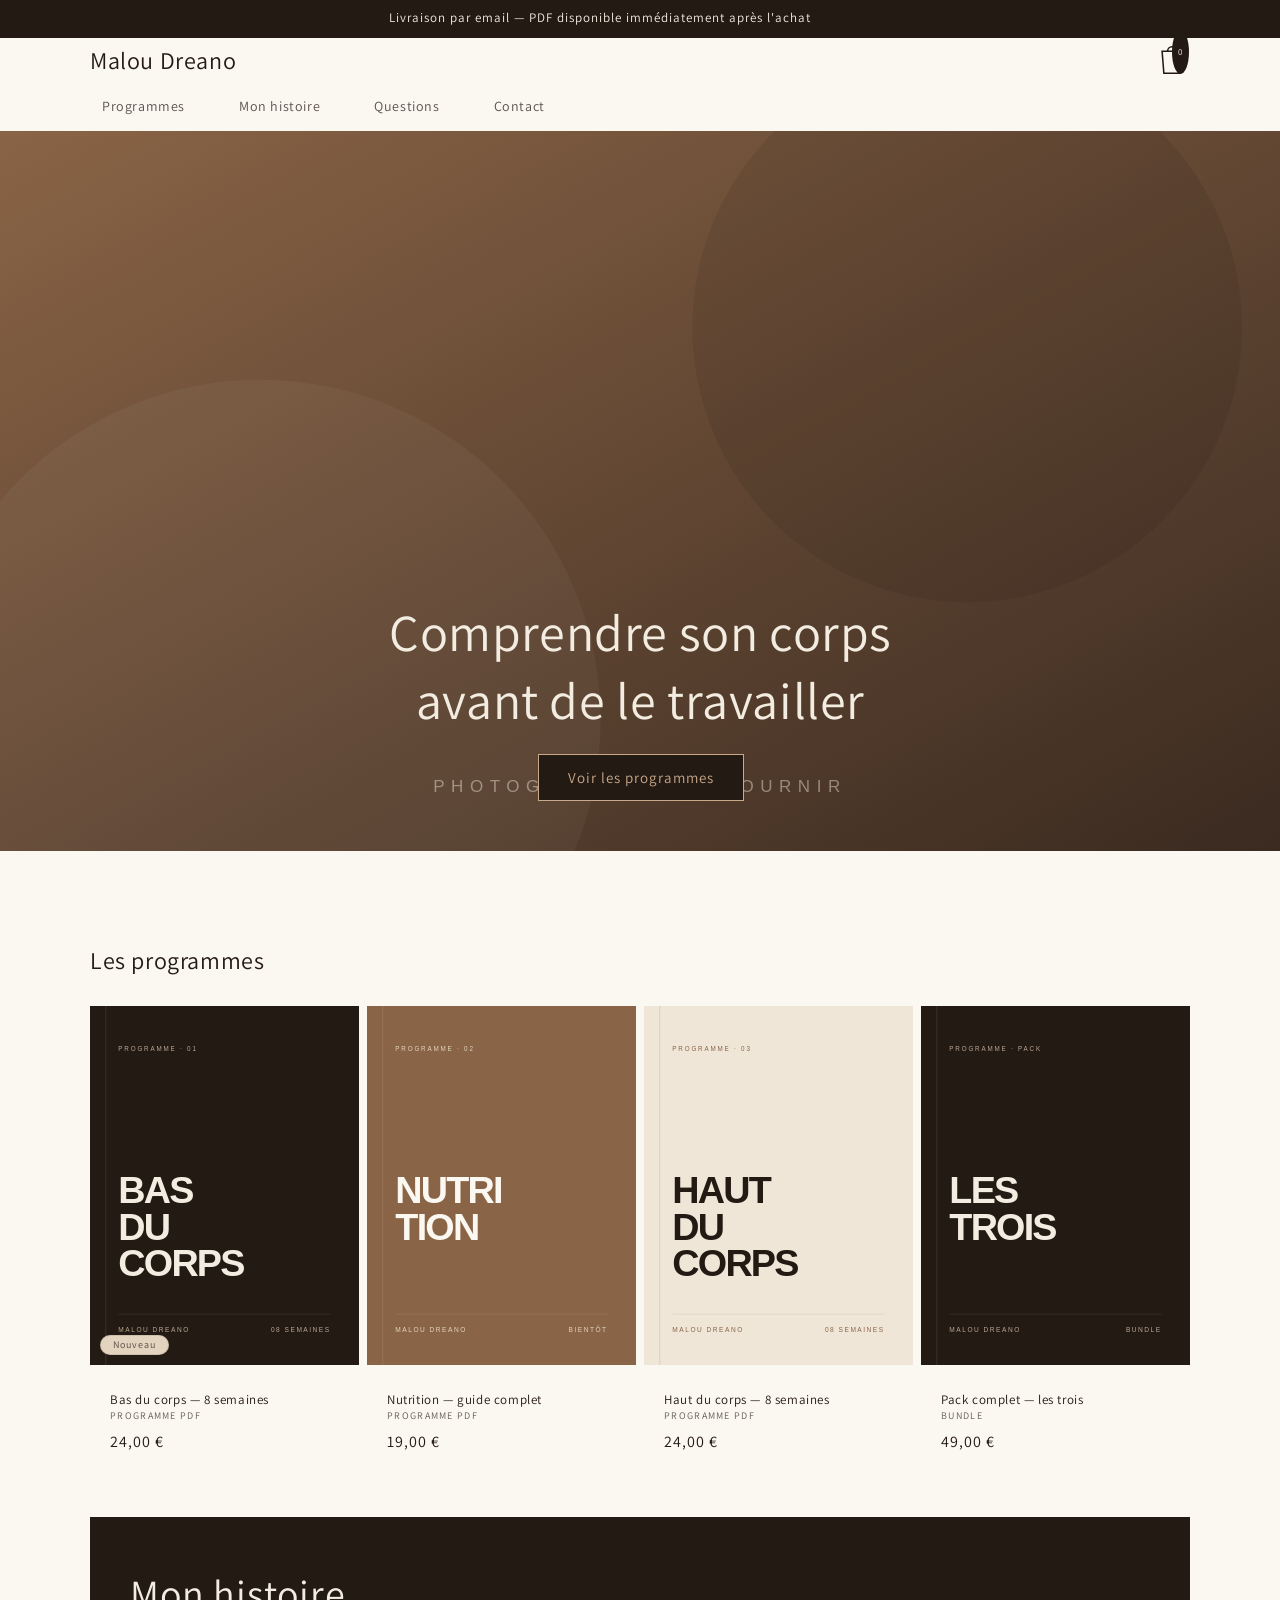
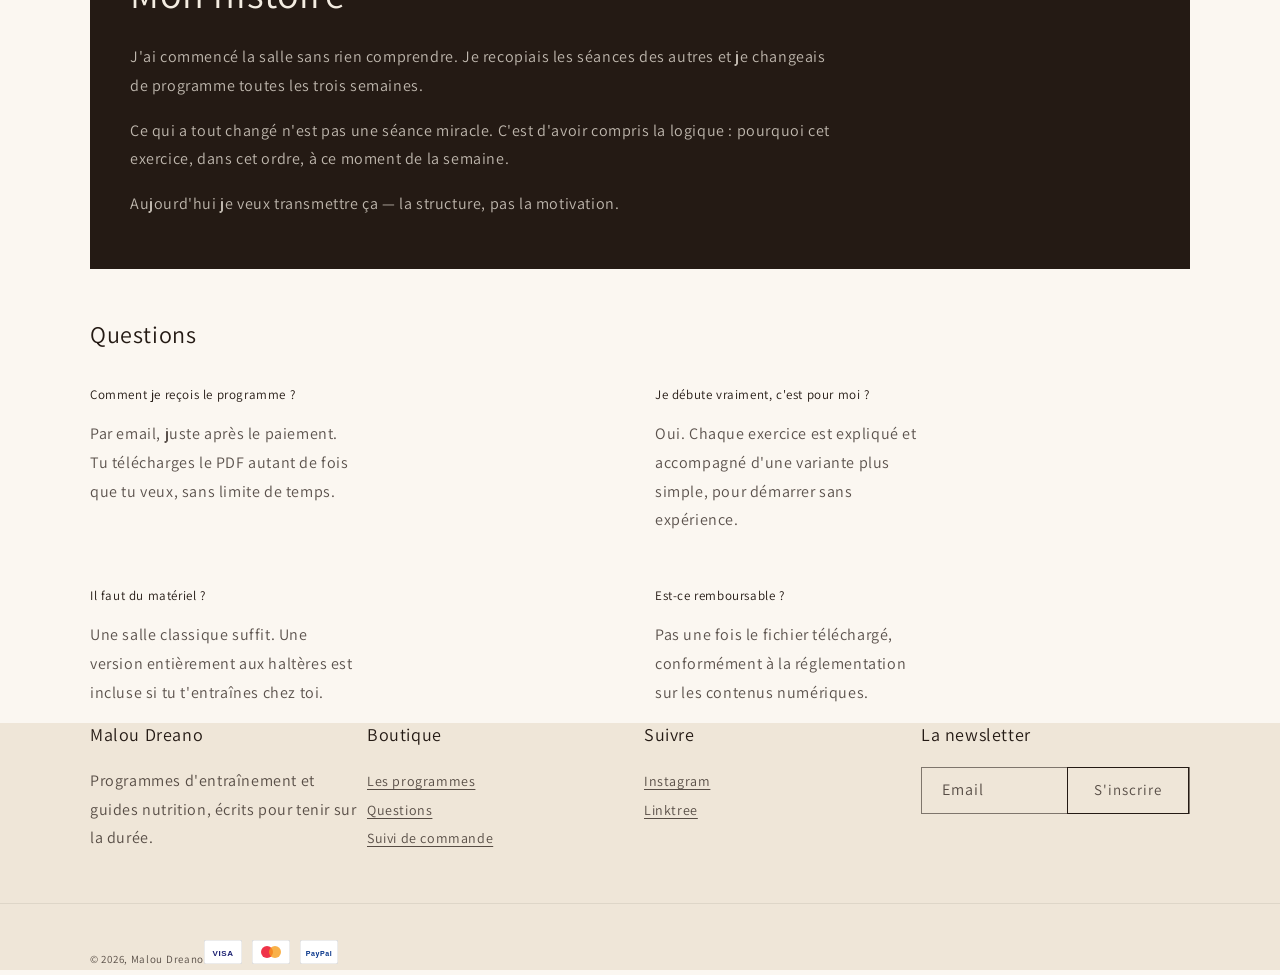
==== dawn/index.html @ a41524e2 "add: prévisualisation Dawn (thème Shopify officiel)" ====
<!doctype html>
<html class="no-js" lang="fr">
<head>
  <meta charset="utf-8">
  <meta name="viewport" content="width=device-width,initial-scale=1">
  <title>Malou Dreano — Programmes</title>
  <link rel="preconnect" href="https://fonts.googleapis.com">
  <link rel="preconnect" href="https://fonts.gstatic.com" crossorigin>
  <link href="https://fonts.googleapis.com/css2?family=Assistant:wght@300;400;500;600;700&display=swap" rel="stylesheet">
  <link rel="stylesheet" href="assets/base.css"><link rel="stylesheet" href="assets/section-image-banner.css"><link rel="stylesheet" href="assets/component-card.css"><link rel="stylesheet" href="assets/component-price.css"><link rel="stylesheet" href="assets/component-slider.css"><link rel="stylesheet" href="assets/section-footer.css"><link rel="stylesheet" href="assets/component-newsletter.css"><link rel="stylesheet" href="assets/component-list-payment.css"><link rel="stylesheet" href="assets/component-list-social.css"><link rel="stylesheet" href="assets/component-menu-drawer.css"><link rel="stylesheet" href="assets/component-list-menu.css"><link rel="stylesheet" href="assets/component-search.css"><link rel="stylesheet" href="assets/component-modal-video.css"><link rel="stylesheet" href="assets/component-deferred-media.css"><link rel="stylesheet" href="assets/section-rich-text.css">
  <link rel="stylesheet" href="assets/compat.css">
  <style>
    .color-scheme-1 {
      --color-background: 251,247,241;
      --gradient-background: rgb(251,247,241);
      --color-foreground: 36,26,20;
      --color-background-contrast: 251,247,241;
      --color-shadow: 36,26,20;
      --color-button: 36,26,20;
      --color-button-text: 251,247,241;
      --color-secondary-button: 251,247,241;
      --color-secondary-button-text: 36,26,20;
      --color-link: 36,26,20;
      --color-badge-foreground: 36,26,20;
      --color-badge-background: 251,247,241;
      --color-badge-border: 36,26,20;
      --payment-terms-background-color: rgb(251,247,241);
      color: rgba(36,26,20, 0.75);
      background-color: rgb(251,247,241);
    }
    .color-scheme-1 .h0, .color-scheme-1 .h1, .color-scheme-1 .h2, .color-scheme-1 h1,
    .color-scheme-1 h2, .color-scheme-1 h3 { color: rgb(36,26,20); }

    .color-scheme-2 {
      --color-background: 239,230,216;
      --gradient-background: rgb(239,230,216);
      --color-foreground: 36,26,20;
      --color-background-contrast: 239,230,216;
      --color-shadow: 36,26,20;
      --color-button: 36,26,20;
      --color-button-text: 239,230,216;
      --color-secondary-button: 239,230,216;
      --color-secondary-button-text: 36,26,20;
      --color-link: 36,26,20;
      --color-badge-foreground: 36,26,20;
      --color-badge-background: 239,230,216;
      --color-badge-border: 36,26,20;
      --payment-terms-background-color: rgb(239,230,216);
      color: rgba(36,26,20, 0.75);
      background-color: rgb(239,230,216);
    }
    .color-scheme-2 .h0, .color-scheme-2 .h1, .color-scheme-2 .h2, .color-scheme-2 h1,
    .color-scheme-2 h2, .color-scheme-2 h3 { color: rgb(36,26,20); }

    .color-scheme-3 {
      --color-background: 36,26,20;
      --gradient-background: rgb(36,26,20);
      --color-foreground: 243,236,225;
      --color-background-contrast: 36,26,20;
      --color-shadow: 0,0,0;
      --color-button: 243,236,225;
      --color-button-text: 36,26,20;
      --color-secondary-button: 36,26,20;
      --color-secondary-button-text: 201,169,139;
      --color-link: 201,169,139;
      --color-badge-foreground: 243,236,225;
      --color-badge-background: 36,26,20;
      --color-badge-border: 243,236,225;
      --payment-terms-background-color: rgb(36,26,20);
      color: rgba(243,236,225, 0.75);
      background-color: rgb(36,26,20);
    }
    .color-scheme-3 .h0, .color-scheme-3 .h1, .color-scheme-3 .h2, .color-scheme-3 h1,
    .color-scheme-3 h2, .color-scheme-3 h3 { color: rgb(243,236,225); }

    .color-scheme-4 {
      --color-background: 138,100,70;
      --gradient-background: rgb(138,100,70);
      --color-foreground: 251,247,241;
      --color-background-contrast: 138,100,70;
      --color-shadow: 36,26,20;
      --color-button: 251,247,241;
      --color-button-text: 138,100,70;
      --color-secondary-button: 138,100,70;
      --color-secondary-button-text: 243,236,225;
      --color-link: 243,236,225;
      --color-badge-foreground: 251,247,241;
      --color-badge-background: 138,100,70;
      --color-badge-border: 251,247,241;
      --payment-terms-background-color: rgb(138,100,70);
      color: rgba(251,247,241, 0.75);
      background-color: rgb(138,100,70);
    }
    .color-scheme-4 .h0, .color-scheme-4 .h1, .color-scheme-4 .h2, .color-scheme-4 h1,
    .color-scheme-4 h2, .color-scheme-4 h3 { color: rgb(251,247,241); }

    .color-scheme-5 {
      --color-background: 227,212,191;
      --gradient-background: rgb(227,212,191);
      --color-foreground: 36,26,20;
      --color-background-contrast: 227,212,191;
      --color-shadow: 36,26,20;
      --color-button: 158,59,31;
      --color-button-text: 251,247,241;
      --color-secondary-button: 227,212,191;
      --color-secondary-button-text: 36,26,20;
      --color-link: 36,26,20;
      --color-badge-foreground: 36,26,20;
      --color-badge-background: 227,212,191;
      --color-badge-border: 36,26,20;
      --payment-terms-background-color: rgb(227,212,191);
      color: rgba(36,26,20, 0.75);
      background-color: rgb(227,212,191);
    }
    .color-scheme-5 .h0, .color-scheme-5 .h1, .color-scheme-5 .h2, .color-scheme-5 h1,
    .color-scheme-5 h2, .color-scheme-5 h3 { color: rgb(36,26,20); }

    :root {
      --font-body-family: 'Assistant', 'Helvetica Neue', Arial, sans-serif;
      --font-body-style: normal;
      --font-body-weight: 400;
      --font-body-weight-bold: 700;
      --font-heading-family: 'Assistant', 'Helvetica Neue', Arial, sans-serif;
      --font-heading-style: normal;
      --font-heading-weight: 400;
      --font-body-scale: 1.0;
      --font-heading-scale: 1.0;
      --media-padding: 0px;
      --media-border-opacity: 0.05;
      --media-border-width: 1px;
      --media-radius: 0px;
      --media-shadow-opacity: 0;
      --media-shadow-horizontal-offset: 0px;
      --media-shadow-vertical-offset: 0px;
      --media-shadow-blur-radius: 0px;
      --media-shadow-visible: 0;
      --page-width: 120rem;
      --page-width-margin: 0rem;
      --product-card-image-padding: 0rem;
      --product-card-corner-radius: 0rem;
      --product-card-text-alignment: left;
      --product-card-border-width: 0rem;
      --product-card-border-opacity: 0.1;
      --product-card-shadow-opacity: 0;
      --product-card-shadow-visible: 0;
      --product-card-shadow-horizontal-offset: 0rem;
      --product-card-shadow-vertical-offset: 0rem;
      --product-card-shadow-blur-radius: 0rem;
      --collection-card-image-padding: 0rem;
      --collection-card-corner-radius: 0rem;
      --collection-card-text-alignment: left;
      --collection-card-border-width: 0rem;
      --collection-card-border-opacity: 0.1;
      --collection-card-shadow-opacity: 0;
      --collection-card-shadow-visible: 0;
      --collection-card-shadow-horizontal-offset: 0rem;
      --collection-card-shadow-vertical-offset: 0rem;
      --collection-card-shadow-blur-radius: 0rem;
      --blog-card-image-padding: 0rem;
      --blog-card-corner-radius: 0rem;
      --blog-card-text-alignment: left;
      --blog-card-border-width: 0rem;
      --blog-card-border-opacity: 0.1;
      --blog-card-shadow-opacity: 0;
      --blog-card-shadow-visible: 0;
      --blog-card-shadow-horizontal-offset: 0rem;
      --blog-card-shadow-vertical-offset: 0rem;
      --blog-card-shadow-blur-radius: 0rem;
      --badge-corner-radius: 4rem;
      --popup-border-width: 1px;
      --popup-border-opacity: 0.1;
      --popup-corner-radius: 0px;
      --popup-shadow-opacity: 0.05;
      --popup-shadow-horizontal-offset: 0px;
      --popup-shadow-vertical-offset: 4px;
      --popup-shadow-blur-radius: 5px;
      --drawer-border-width: 1px;
      --drawer-border-opacity: 0.1;
      --drawer-shadow-opacity: 0;
      --drawer-shadow-horizontal-offset: 0px;
      --drawer-shadow-vertical-offset: 4px;
      --drawer-shadow-blur-radius: 5px;
      --spacing-sections-desktop: 0px;
      --spacing-sections-mobile: 0px;
      --grid-desktop-vertical-spacing: 8px;
      --grid-desktop-horizontal-spacing: 8px;
      --grid-mobile-vertical-spacing: 4px;
      --grid-mobile-horizontal-spacing: 4px;
      --text-boxes-border-opacity: 0.1;
      --text-boxes-border-width: 0px;
      --text-boxes-radius: 0px;
      --text-boxes-shadow-opacity: 0;
      --text-boxes-shadow-visible: 0;
      --text-boxes-shadow-horizontal-offset: 0px;
      --text-boxes-shadow-vertical-offset: 0px;
      --text-boxes-shadow-blur-radius: 0px;
      --buttons-radius: 0px;
      --buttons-radius-outset: 0px;
      --buttons-border-width: 1px;
      --buttons-border-opacity: 1;
      --buttons-shadow-opacity: 0;
      --buttons-shadow-visible: 0;
      --buttons-shadow-horizontal-offset: 0px;
      --buttons-shadow-vertical-offset: 0px;
      --buttons-shadow-blur-radius: 0px;
      --buttons-border-offset: 0px;
      --inputs-radius: 0px;
      --inputs-border-width: 1px;
      --inputs-border-opacity: 0.55;
      --inputs-shadow-opacity: 0;
      --inputs-shadow-horizontal-offset: 0px;
      --inputs-shadow-vertical-offset: 0px;
      --inputs-shadow-blur-radius: 0px;
      --inputs-radius-outset: 0px;
      --variant-pills-radius: 40px;
      --variant-pills-border-width: 1px;
      --variant-pills-border-opacity: 0.55;
      --variant-pills-shadow-opacity: 0;
      --variant-pills-shadow-horizontal-offset: 0px;
      --variant-pills-shadow-vertical-offset: 0px;
      --variant-pills-shadow-blur-radius: 0px;
    }</style>
</head>
<body class="gradient color-scheme-1">

  <div class="section-header">
    <div class="announcement-bar color-scheme-3 gradient" role="region" aria-label="Annonce">
      <div class="announcement-bar__message h5 page-width">Livraison par email — PDF disponible immédiatement après l'achat</div>
    </div>
    <header class="header page-width header--middle-left">
      <h1 class="header__heading">
        <a href="#" class="header__heading-link">
          <span class="h2">Malou Dreano</span>
        </a>
      </h1>
      <nav class="header__inline-menu">
        <ul class="list-menu list-menu--inline" role="list">
          <li><a href="#programmes" class="header__menu-item list-menu__item link link--text">Programmes</a></li>
          <li><a href="#histoire" class="header__menu-item list-menu__item link link--text">Mon histoire</a></li>
          <li><a href="#faq" class="header__menu-item list-menu__item link link--text">Questions</a></li>
          <li><a href="#" class="header__menu-item list-menu__item link link--text">Contact</a></li>
        </ul>
      </nav>
      <div class="header__icons">
        <a href="#" class="header__icon header__icon--cart link focus-inset">
          <span class="visually-hidden">Panier</span>
          <svg class="icon icon-cart" viewBox="0 0 40 40" width="24" height="24" fill="none" stroke="currentColor" stroke-width="1.4"><path d="M11 12h18l-1.6 20H12.6L11 12Z"/><path d="M16 12a4 4 0 0 1 8 0"/></svg>
          <span class="cart-count-bubble"><span aria-hidden="true">0</span></span>
        </a>
      </div>
    </header>
  </div>

  <main id="MainContent" class="content-for-layout focus-none" role="main" tabindex="-1">
    <section class="shopify-section section">
      <div id="Banner-1" class="banner banner--content-align-center banner--content-align-mobile-center banner--large">
        <div class="banner__media media">
          <img src="assets/banniere.svg?v=8" alt="" width="2000" height="1100" loading="eager">
        </div>
        <div class="banner__content banner__content--bottom-center page-width">
          <div class="banner__box content-container content-container--full-width-mobile color-scheme-3 gradient">
            <h2 class="banner__heading inline-richtext h0">Comprendre son corps<br>avant de le travailler</h2>
            <div class="banner__buttons">
              <a href="#programmes" class="button button--secondary">Voir les programmes</a>
            </div>
          </div>
        </div>
      </div>
    </section>

    <section id="programmes" class="shopify-section section">
      <div class="page-width section-collection">
        <div class="title-wrapper-with-link title-wrapper--self-padded-mobile">
          <h2 class="title inline-richtext h2">Les programmes</h2>
          <a href="#" class="link underlined-link large-up-hide">Tout voir</a>
        </div>
        <ul class="grid product-grid grid--4-col-desktop grid--2-col-tablet-down" role="list">
            <li class="grid__item">
              <div class="card-wrapper product-card-wrapper underline-links-hover">
                <div class="card card--product card--media" tabindex="-1">
                  <div class="card__inner ratio" style="--ratio-percent:133.333%">
                    <div class="card__media">
                      <div class="media media--transparent">
                        <img src="assets/couv-01.svg?v=8" alt="Bas du corps — 8 semaines" class="motion-reduce" width="900" height="1200">
                      </div>
                    </div>
                    <span class="badge badge--bottom-left color-scheme-5">Nouveau</span>
                  </div>
                  <div class="card__content">
                    <div class="card__information">
                      <h3 class="card__heading h5">
                        <a href="#" class="full-unstyled-link">Bas du corps — 8 semaines</a>
                      </h3>
                      <div class="card-information">
                        <div class="caption-with-letter-spacing light">Programme PDF</div>
                        <div class="price">
                          <div class="price__container">
                            <div class="price__regular">
                              <span class="visually-hidden">Prix régulier</span>
                              <span class="price-item price-item--regular">24,00 €</span>
                            </div>
                          </div>
                        </div>
                      </div>
                    </div>
                  </div>
                </div>
              </div>
            </li>
            <li class="grid__item">
              <div class="card-wrapper product-card-wrapper underline-links-hover">
                <div class="card card--product card--media" tabindex="-1">
                  <div class="card__inner ratio" style="--ratio-percent:133.333%">
                    <div class="card__media">
                      <div class="media media--transparent">
                        <img src="assets/couv-02.svg?v=8" alt="Nutrition — guide complet" class="motion-reduce" width="900" height="1200">
                      </div>
                    </div>
                    
                  </div>
                  <div class="card__content">
                    <div class="card__information">
                      <h3 class="card__heading h5">
                        <a href="#" class="full-unstyled-link">Nutrition — guide complet</a>
                      </h3>
                      <div class="card-information">
                        <div class="caption-with-letter-spacing light">Programme PDF</div>
                        <div class="price">
                          <div class="price__container">
                            <div class="price__regular">
                              <span class="visually-hidden">Prix régulier</span>
                              <span class="price-item price-item--regular">19,00 €</span>
                            </div>
                          </div>
                        </div>
                      </div>
                    </div>
                  </div>
                </div>
              </div>
            </li>
            <li class="grid__item">
              <div class="card-wrapper product-card-wrapper underline-links-hover">
                <div class="card card--product card--media" tabindex="-1">
                  <div class="card__inner ratio" style="--ratio-percent:133.333%">
                    <div class="card__media">
                      <div class="media media--transparent">
                        <img src="assets/couv-03.svg?v=8" alt="Haut du corps — 8 semaines" class="motion-reduce" width="900" height="1200">
                      </div>
                    </div>
                    
                  </div>
                  <div class="card__content">
                    <div class="card__information">
                      <h3 class="card__heading h5">
                        <a href="#" class="full-unstyled-link">Haut du corps — 8 semaines</a>
                      </h3>
                      <div class="card-information">
                        <div class="caption-with-letter-spacing light">Programme PDF</div>
                        <div class="price">
                          <div class="price__container">
                            <div class="price__regular">
                              <span class="visually-hidden">Prix régulier</span>
                              <span class="price-item price-item--regular">24,00 €</span>
                            </div>
                          </div>
                        </div>
                      </div>
                    </div>
                  </div>
                </div>
              </div>
            </li>
            <li class="grid__item">
              <div class="card-wrapper product-card-wrapper underline-links-hover">
                <div class="card card--product card--media" tabindex="-1">
                  <div class="card__inner ratio" style="--ratio-percent:133.333%">
                    <div class="card__media">
                      <div class="media media--transparent">
                        <img src="assets/couv-04.svg?v=8" alt="Pack complet — les trois" class="motion-reduce" width="900" height="1200">
                      </div>
                    </div>
                    
                  </div>
                  <div class="card__content">
                    <div class="card__information">
                      <h3 class="card__heading h5">
                        <a href="#" class="full-unstyled-link">Pack complet — les trois</a>
                      </h3>
                      <div class="card-information">
                        <div class="caption-with-letter-spacing light">Bundle</div>
                        <div class="price">
                          <div class="price__container">
                            <div class="price__regular">
                              <span class="visually-hidden">Prix régulier</span>
                              <span class="price-item price-item--regular">49,00 €</span>
                            </div>
                          </div>
                        </div>
                      </div>
                    </div>
                  </div>
                </div>
              </div>
            </li>
        </ul>
      </div>
    </section>

    <section id="histoire" class="shopify-section section">
      <div class="page-width">
        <div class="rich-text content-container color-scheme-3 gradient">
          <div class="rich-text__blocks">
            <h2 class="rich-text__heading rte inline-richtext h1">Mon histoire</h2>
            <div class="rich-text__text rte">
              <p>J'ai commencé la salle sans rien comprendre. Je recopiais les séances des autres et je changeais de programme toutes les trois semaines.</p>
              <p>Ce qui a tout changé n'est pas une séance miracle. C'est d'avoir compris la logique : pourquoi cet exercice, dans cet ordre, à ce moment de la semaine.</p>
              <p>Aujourd'hui je veux transmettre ça — la structure, pas la motivation.</p>
            </div>
          </div>
        </div>
      </div>
    </section>

    <section id="faq" class="shopify-section section">
      <div class="page-width">
        <h2 class="title inline-richtext h2" style="margin-bottom:2.4rem">Questions</h2>
        <div class="grid grid--2-col-desktop">
          <div class="grid__item"><h3 class="h5">Comment je reçois le programme ?</h3>
            <p>Par email, juste après le paiement. Tu télécharges le PDF autant de fois que tu veux, sans limite de temps.</p></div>
          <div class="grid__item"><h3 class="h5">Je débute vraiment, c'est pour moi ?</h3>
            <p>Oui. Chaque exercice est expliqué et accompagné d'une variante plus simple, pour démarrer sans expérience.</p></div>
          <div class="grid__item"><h3 class="h5">Il faut du matériel ?</h3>
            <p>Une salle classique suffit. Une version entièrement aux haltères est incluse si tu t'entraînes chez toi.</p></div>
          <div class="grid__item"><h3 class="h5">Est-ce remboursable ?</h3>
            <p>Pas une fois le fichier téléchargé, conformément à la réglementation sur les contenus numériques.</p></div>
        </div>
      </div>
    </section>
  </main>

  <footer class="footer color-scheme-2 gradient section-footer-padding">
    <div class="footer__content-top page-width">
      <div class="footer__blocks-wrapper grid grid--4-col-desktop">
        <div class="foot-item grid__item"><h2 class="footer-block__heading h4">Malou Dreano</h2>
          <div class="footer-block__details-content rte"><p>Programmes d'entraînement et guides nutrition, écrits pour tenir sur la durée.</p></div>
        </div>
        <div class="foot-item grid__item"><h2 class="footer-block__heading h4">Boutique</h2>
          <ul class="footer-block__details-content list-unstyled">
            <li><a href="#programmes" class="link link--text list-menu__item list-menu__item--link">Les programmes</a></li>
            <li><a href="#faq" class="link link--text list-menu__item list-menu__item--link">Questions</a></li>
            <li><a href="#" class="link link--text list-menu__item list-menu__item--link">Suivi de commande</a></li>
          </ul>
        </div>
        <div class="foot-item grid__item"><h2 class="footer-block__heading h4">Suivre</h2>
          <ul class="footer-block__details-content list-unstyled">
            <li><a href="https://www.instagram.com/mldreano/" class="link link--text list-menu__item list-menu__item--link">Instagram</a></li>
            <li><a href="https://linktr.ee/mldreano" class="link link--text list-menu__item list-menu__item--link">Linktree</a></li>
          </ul>
        </div>
        <div class="foot-item grid__item">
          <h2 class="footer-block__heading h4">La newsletter</h2>
          <form method="post" action="#" class="newsletter-form">
            <div class="newsletter-form__field-wrapper">
              <div class="field">
                <input id="NewsletterForm--footer" type="email" name="contact[email]" class="field__input" value="" aria-required="true" autocorrect="off" autocapitalize="off" autocomplete="email" placeholder="Email" required>
                <label class="field__label" for="NewsletterForm--footer">Email</label>
              </div>
              <button type="submit" class="newsletter-form__button field__button button button--primary" name="commit" aria-label="S'inscrire">S'inscrire</button>
            </div>
          </form>
        </div>
      </div>
    </div>
    <div class="footer__content-bottom">
      <div class="footer__content-bottom-wrapper page-width">
        <div class="footer__copyright caption">
          <small class="copyright__content">&copy; 2026, Malou Dreano</small>
        </div>
        <ul class="list list-payment" role="list">
          <li class="list-payment__item"><span class="visually-hidden">Visa</span>
            <svg class="icon icon--full-color" viewBox="0 0 38 24" width="38" height="24"><rect width="38" height="24" rx="2" fill="#fff" stroke="#d9d9d9"/><text x="19" y="16" font-size="8" text-anchor="middle" fill="#1a1f71" font-family="Arial" font-weight="bold">VISA</text></svg>
          </li>
          <li class="list-payment__item"><span class="visually-hidden">Mastercard</span>
            <svg class="icon icon--full-color" viewBox="0 0 38 24" width="38" height="24"><rect width="38" height="24" rx="2" fill="#fff" stroke="#d9d9d9"/><circle cx="15" cy="12" r="6" fill="#eb001b" opacity=".8"/><circle cx="23" cy="12" r="6" fill="#f79e1b" opacity=".8"/></svg>
          </li>
          <li class="list-payment__item"><span class="visually-hidden">PayPal</span>
            <svg class="icon icon--full-color" viewBox="0 0 38 24" width="38" height="24"><rect width="38" height="24" rx="2" fill="#fff" stroke="#d9d9d9"/><text x="19" y="16" font-size="7" text-anchor="middle" fill="#003087" font-family="Arial" font-weight="bold">PayPal</text></svg>
          </li>
        </ul>
      </div>
    </div>
  </footer>
</body>
</html>
---- dawn/assets/base.css ----
product-component,
collection-component {
  display: block;
}

:root {
  --alpha-button-background: 1;
  --alpha-button-border: 1;
  --alpha-link: 0.85;
  --alpha-badge-border: 0.1;
  --focused-base-outline: 0.2rem solid rgba(var(--color-foreground), 0.5);
  --focused-base-outline-offset: 0.3rem;
  --focused-base-box-shadow: 0 0 0 0.3rem rgb(var(--color-background)), 0 0 0.5rem 0.4rem rgba(var(--color-foreground), 0.3);
}

.product-card-wrapper .card,
.contains-card--product {
  --border-radius: var(--product-card-corner-radius);
  --border-width: var(--product-card-border-width);
  --border-opacity: var(--product-card-border-opacity);
  --shadow-horizontal-offset: var(--product-card-shadow-horizontal-offset);
  --shadow-vertical-offset: var(--product-card-shadow-vertical-offset);
  --shadow-blur-radius: var(--product-card-shadow-blur-radius);
  --shadow-opacity: var(--product-card-shadow-opacity);
  --shadow-visible: var(--product-card-shadow-visible);
  --image-padding: var(--product-card-image-padding);
  --text-alignment: var(--product-card-text-alignment);
}

.collection-card-wrapper .card,
.contains-card--collection {
  --border-radius: var(--collection-card-corner-radius);
  --border-width: var(--collection-card-border-width);
  --border-opacity: var(--collection-card-border-opacity);
  --shadow-horizontal-offset: var(--collection-card-shadow-horizontal-offset);
  --shadow-vertical-offset: var(--collection-card-shadow-vertical-offset);
  --shadow-blur-radius: var(--collection-card-shadow-blur-radius);
  --shadow-opacity: var(--collection-card-shadow-opacity);
  --shadow-visible: var(--collection-card-shadow-visible);
  --image-padding: var(--collection-card-image-padding);
  --text-alignment: var(--collection-card-text-alignment);
}

.article-card-wrapper .card,
.contains-card--article {
  --border-radius: var(--blog-card-corner-radius);
  --border-width: var(--blog-card-border-width);
  --border-opacity: var(--blog-card-border-opacity);
  --shadow-horizontal-offset: var(--blog-card-shadow-horizontal-offset);
  --shadow-vertical-offset: var(--blog-card-shadow-vertical-offset);
  --shadow-blur-radius: var(--blog-card-shadow-blur-radius);
  --shadow-opacity: var(--blog-card-shadow-opacity);
  --shadow-visible: var(--blog-card-shadow-visible);
  --image-padding: var(--blog-card-image-padding);
  --text-alignment: var(--blog-card-text-alignment);
}

.contains-content-container,
.content-container {
  --border-radius: var(--text-boxes-radius);
  --border-width: var(--text-boxes-border-width);
  --border-opacity: var(--text-boxes-border-opacity);
  --shadow-horizontal-offset: var(--text-boxes-shadow-horizontal-offset);
  --shadow-vertical-offset: var(--text-boxes-shadow-vertical-offset);
  --shadow-blur-radius: var(--text-boxes-shadow-blur-radius);
  --shadow-opacity: var(--text-boxes-shadow-opacity);
  --shadow-visible: var(--text-boxes-shadow-visible);
}

.contains-media,
.global-media-settings {
  --border-radius: var(--media-radius);
  --border-width: var(--media-border-width);
  --border-opacity: var(--media-border-opacity);
  --shadow-horizontal-offset: var(--media-shadow-horizontal-offset);
  --shadow-vertical-offset: var(--media-shadow-vertical-offset);
  --shadow-blur-radius: var(--media-shadow-blur-radius);
  --shadow-opacity: var(--media-shadow-opacity);
  --shadow-visible: var(--media-shadow-visible);
}

/* base */

.page-width {
  max-width: var(--page-width);
  margin: 0 auto;
  padding: 0 1.5rem;
}

body:has(.section-header .drawer-menu) .announcement-bar-section .page-width {
  max-width: 100%;
}

.page-width.drawer-menu {
  max-width: 100%;
}

.page-width-desktop {
  padding: 0;
  margin: 0 auto;
}

.utility-bar__grid.page-width {
  padding-left: 3rem;
  padding-right: 3rem;
}

@media screen and (min-width: 750px) {
  .page-width {
    padding: 0 5rem;
  }

  .header.page-width,
  .utility-bar__grid.page-width {
    padding-left: 3.2rem;
    padding-right: 3.2rem;
  }

  .page-width--narrow {
    padding: 0 9rem;
  }

  .page-width-desktop {
    padding: 0;
  }

  .page-width-tablet {
    padding: 0 5rem;
  }
}

@media screen and (min-width: 990px) {
  .header:not(.drawer-menu).page-width {
    padding-left: 5rem;
    padding-right: 5rem;
  }

  .page-width--narrow {
    max-width: 72.6rem;
    padding: 0;
  }

  .page-width-desktop {
    max-width: var(--page-width);
    padding: 0 5rem;
  }
}

.isolate {
  position: relative;
  z-index: 0;
}

.content-for-layout {
  flex: 1;
  display: flex;
  flex-direction: column;
}

.content-for-layout > .shopify-section:last-child {
  flex-grow: 1;
}

.section + .section {
  margin-top: var(--spacing-sections-mobile);
}

@media screen and (min-width: 750px) {
  .section + .section {
    margin-top: var(--spacing-sections-desktop);
  }
}

.element-margin-top {
  margin-top: 5rem;
}

@media screen and (min-width: 750px) {
  .element-margin {
    margin-top: calc(5rem + var(--page-width-margin));
  }
}

.background-secondary {
  background-color: rgba(var(--color-foreground), 0.04);
}

.grid-auto-flow {
  display: grid;
  grid-auto-flow: column;
}

.page-margin,
.shopify-challenge__container {
  margin: 7rem auto;
}

.rte-width {
  max-width: 82rem;
  margin: 0 auto 2rem;
}

.list-unstyled {
  margin: 0;
  padding: 0;
  list-style: none;
}

.hidden {
  display: none !important;
}

.visually-hidden {
  position: absolute !important;
  overflow: hidden;
  width: 1px;
  height: 1px;
  margin: -1px;
  padding: 0;
  border: 0;
  clip: rect(0 0 0 0);
  word-wrap: normal !important;
}

.visually-hidden--inline {
  margin: 0;
  height: 1em;
}

.overflow-hidden {
  overflow: hidden;
}

.skip-to-content-link:focus {
  z-index: 9999;
  position: inherit;
  overflow: auto;
  width: auto;
  height: auto;
  clip: auto;
}

.full-width-link {
  position: absolute;
  top: 0;
  right: 0;
  bottom: 0;
  left: 0;
  z-index: 2;
}

::selection {
  background-color: rgba(var(--color-foreground), 0.2);
}

.text-body {
  font-size: 1.5rem;
  letter-spacing: 0.06rem;
  line-height: calc(1 + 0.8 / var(--font-body-scale));
  font-family: var(--font-body-family);
  font-style: var(--font-body-style);
  font-weight: var(--font-body-weight);
}

h1,
h2,
h3,
h4,
h5,
.h0,
.h1,
.h2,
.h3,
.h4,
.h5 {
  font-family: var(--font-heading-family);
  font-style: var(--font-heading-style);
  font-weight: var(--font-heading-weight);
  letter-spacing: calc(var(--font-heading-scale) * 0.06rem);
  color: rgb(var(--color-foreground));
  line-height: calc(1 + 0.3 / max(1, var(--font-heading-scale)));
  word-break: break-word;
}

.hxxl {
  font-size: clamp(calc(var(--font-heading-scale) * 5.6rem), 14vw, calc(var(--font-heading-scale) * 7.2rem));
  line-height: 1.1;
}

.hxl {
  font-size: calc(var(--font-heading-scale) * 5rem);
  line-height: calc(1 + 0.3 / max(1, var(--font-heading-scale)));
}

@media only screen and (min-width: 750px) {
  .hxl {
    font-size: calc(var(--font-heading-scale) * 6.2rem);
  }
}

.h0 {
  font-size: calc(var(--font-heading-scale) * 4rem);
}

@media only screen and (min-width: 750px) {
  .h0 {
    font-size: calc(var(--font-heading-scale) * 5.2rem);
  }
}

h1,
.h1 {
  font-size: calc(var(--font-heading-scale) * 3rem);
}

@media only screen and (min-width: 750px) {
  h1,
  .h1 {
    font-size: calc(var(--font-heading-scale) * 4rem);
  }
}

h2,
.h2 {
  font-size: calc(var(--font-heading-scale) * 2rem);
}

@media only screen and (min-width: 750px) {
  h2,
  .h2 {
    font-size: calc(var(--font-heading-scale) * 2.4rem);
  }
}

h3,
.h3 {
  font-size: calc(var(--font-heading-scale) * 1.7rem);
}

@media only screen and (min-width: 750px) {
  h3,
  .h3 {
    font-size: calc(var(--font-heading-scale) * 1.8rem);
  }
}

h4,
.h4 {
  font-family: var(--font-heading-family);
  font-style: var(--font-heading-style);
  font-size: calc(var(--font-heading-scale) * 1.5rem);
}

h5,
.h5 {
  font-size: calc(var(--font-heading-scale) * 1.2rem);
}

@media only screen and (min-width: 750px) {
  h5,
  .h5 {
    font-size: calc(var(--font-heading-scale) * 1.3rem);
  }
}

h6,
.h6 {
  color: rgba(var(--color-foreground), 0.75);
  margin-block-start: 1.67em;
  margin-block-end: 1.67em;
}

blockquote {
  font-style: italic;
  color: rgba(var(--color-foreground), 0.75);
  border-left: 0.2rem solid rgba(var(--color-foreground), 0.2);
  padding-left: 1rem;
}

@media screen and (min-width: 750px) {
  blockquote {
    padding-left: 1.5rem;
  }
}

.caption {
  font-size: 1rem;
  letter-spacing: 0.07rem;
  line-height: calc(1 + 0.7 / var(--font-body-scale));
}

@media screen and (min-width: 750px) {
  .caption {
    font-size: 1.2rem;
  }
}

.caption-with-letter-spacing {
  font-size: 1rem;
  letter-spacing: 0.13rem;
  line-height: calc(1 + 0.2 / var(--font-body-scale));
  text-transform: uppercase;
}

.caption-with-letter-spacing--medium {
  font-size: 1.2rem;
  letter-spacing: 0.16rem;
}

.caption-with-letter-spacing--large {
  font-size: 1.4rem;
  letter-spacing: 0.18rem;
}

.caption-large,
.customer .field input,
.customer select,
.field__input,
.form__label,
.select__select {
  font-size: 1.3rem;
  line-height: calc(1 + 0.5 / var(--font-body-scale));
  letter-spacing: 0.04rem;
}

.color-foreground {
  color: rgb(var(--color-foreground));
}

table:not([class]) {
  table-layout: fixed;
  border-collapse: collapse;
  font-size: 1.4rem;
  border-style: hidden;
  box-shadow: 0 0 0 0.1rem rgba(var(--color-foreground), 0.2);
  /* draws the table border  */
}

table:not([class]) td,
table:not([class]) th {
  padding: 1em;
  border: 0.1rem solid rgba(var(--color-foreground), 0.2);
}

@media screen and (max-width: 749px) {
  .small-hide {
    display: none !important;
  }
}

@media screen and (min-width: 750px) and (max-width: 989px) {
  .medium-hide {
    display: none !important;
  }
}

@media screen and (min-width: 990px) {
  .large-up-hide {
    display: none !important;
  }
}

.left {
  text-align: left;
}

.center {
  text-align: center;
}

.right {
  text-align: right;
}

.uppercase {
  text-transform: uppercase;
}

.light {
  opacity: 0.7;
}

a:empty,
ul:empty,
dl:empty,
div:empty,
section:empty,
article:empty,
p:empty,
h1:empty,
h2:empty,
h3:empty,
h4:empty,
h5:empty,
h6:empty {
  display: none;
}

.link,
.customer a {
  cursor: pointer;
  display: inline-block;
  border: none;
  box-shadow: none;
  text-decoration: underline;
  text-underline-offset: 0.3rem;
  color: rgb(var(--color-link));
  background-color: transparent;
  font-size: 1.4rem;
  font-family: inherit;
}

.link--text {
  color: rgb(var(--color-foreground));
}

.link--text:hover {
  color: rgba(var(--color-foreground), 0.75);
}

.link-with-icon {
  display: inline-flex;
  font-size: 1.4rem;
  font-weight: 600;
  letter-spacing: 0.1rem;
  text-decoration: none;
  margin-bottom: 4.5rem;
  white-space: nowrap;
}

.link-with-icon .icon {
  width: 1.5rem;
  margin-left: 1rem;
}

a:not([href]) {
  cursor: not-allowed;
}

.circle-divider::after {
  content: '\2022';
  margin: 0 1.3rem 0 1.5rem;
}

.circle-divider:last-of-type::after {
  display: none;
}

hr {
  border: none;
  height: 0.1rem;
  background-color: rgba(var(--color-foreground), 0.2);
  display: block;
  margin: 5rem 0;
}

@media screen and (min-width: 750px) {
  hr {
    margin: 7rem 0;
  }
}

.full-unstyled-link {
  text-decoration: none;
  color: currentColor;
  display: block;
}

.placeholder {
  background-color: rgba(var(--color-foreground), 0.04);
  color: rgba(var(--color-foreground), 0.55);
  fill: rgba(var(--color-foreground), 0.55);
}

details > * {
  box-sizing: border-box;
}

.break {
  word-break: break-word;
}

.visibility-hidden {
  visibility: hidden;
}

@media (prefers-reduced-motion) {
  .motion-reduce {
    transition: none !important;
    animation: none !important;
  }
}

:root {
  --duration-short: 100ms;
  --duration-default: 200ms;
  --duration-announcement-bar: 250ms;
  --duration-medium: 300ms;
  --duration-long: 500ms;
  --duration-extra-long: 600ms;
  --duration-extra-longer: 750ms;
  --duration-extended: 3s;
  --ease-out-slow: cubic-bezier(0, 0, 0.3, 1);
  --animation-slide-in: slideIn var(--duration-extra-long) var(--ease-out-slow) forwards;
  --animation-fade-in: fadeIn var(--duration-extra-long) var(--ease-out-slow);
}

.underlined-link,
.customer a,
.inline-richtext a {
  text-underline-offset: 0.3rem;
  text-decoration-thickness: 0.1rem;
  transition: text-decoration-thickness ease 100ms;
}

.underlined-link,
.customer a {
  color: rgba(var(--color-link), var(--alpha-link));
}

.inline-richtext a,
.rte.inline-richtext a {
  color: currentColor;
}

.underlined-link:hover,
.customer a:hover,
.inline-richtext a:hover {
  color: rgb(var(--color-link));
  text-decoration-thickness: 0.2rem;
}

.icon-arrow {
  width: 1.5rem;
}

h3 .icon-arrow,
.h3 .icon-arrow {
  width: calc(var(--font-heading-scale) * 1.5rem);
}

/* arrow animation */
.animate-arrow .icon-arrow path {
  transform: translateX(-0.25rem);
  transition: transform var(--duration-short) ease;
}

.animate-arrow:hover .icon-arrow path {
  transform: translateX(-0.05rem);
}

.svg-wrapper {
  display: inline-flex;
  justify-content: center;
  align-items: center;
  width: 20px;
  height: 20px;
}

.svg-wrapper > svg {
  height: 100%;
  width: 100%;
}

/* base-details-summary */
summary {
  cursor: pointer;
  list-style: none;
  position: relative;
}

summary .icon-caret {
  position: absolute;
  height: 0.6rem;
  right: 1.5rem;
  top: calc(50% - 0.2rem);
}

summary::-webkit-details-marker {
  display: none;
}

.disclosure-has-popup {
  position: relative;
}

.disclosure-has-popup[open] > summary::before {
  position: fixed;
  top: 0;
  right: 0;
  bottom: 0;
  left: 0;
  z-index: 2;
  display: block;
  cursor: default;
  content: ' ';
  background: transparent;
}

.disclosure-has-popup > summary::before {
  display: none;
}

.disclosure-has-popup[open] > summary + * {
  z-index: 100;
}

@media screen and (min-width: 750px) {
  .disclosure-has-popup[open] > summary + * {
    z-index: 4;
  }

  .facets .disclosure-has-popup[open] > summary + * {
    z-index: 2;
  }
}

.placeholder-svg {
  height: 100%;
  width: 100%;
}

/* base-focus */
/*
  Focus ring - default (with offset)
*/

*:focus {
  outline: 0;
  box-shadow: none;
}

*:focus-visible {
  outline: var(--focused-base-outline);
  outline-offset: var(--focused-base-outline-offset);
  box-shadow: var(--focused-base-box-shadow);
}

/* Fallback - for browsers that don't support :focus-visible, a fallback is set for :focus */
.focused {
  outline: var(--focused-base-outline);
  outline-offset: var(--focused-base-outline-offset);
  box-shadow: var(--focused-base-box-shadow);
}

/*
  Focus ring - inset
*/

.focus-inset:focus-visible {
  outline: 0.2rem solid rgba(var(--color-foreground), 0.5);
  outline-offset: -0.2rem;
  box-shadow: 0 0 0.2rem 0 rgba(var(--color-foreground), 0.3);
}

.focused.focus-inset {
  outline: 0.2rem solid rgba(var(--color-foreground), 0.5);
  outline-offset: -0.2rem;
  box-shadow: 0 0 0.2rem 0 rgba(var(--color-foreground), 0.3);
}

/*
  Focus ring - none
*/

/* Dangerous for a11y - Use with care */
.focus-none {
  box-shadow: none !important;
  outline: 0 !important;
}

.focus-offset:focus-visible {
  outline: 0.2rem solid rgba(var(--color-foreground), 0.5);
  outline-offset: 1rem;
  box-shadow: 0 0 0 1rem rgb(var(--color-background)), 0 0 0.2rem 1.2rem rgba(var(--color-foreground), 0.3);
}

.focus-offset.focused {
  outline: 0.2rem solid rgba(var(--color-foreground), 0.5);
  outline-offset: 1rem;
  box-shadow: 0 0 0 1rem rgb(var(--color-background)), 0 0 0.2rem 1.2rem rgba(var(--color-foreground), 0.3);
}

/* component-title */
.title,
.title-wrapper-with-link {
  margin: 3rem 0 2rem;
}

.title-wrapper-with-link .title {
  margin: 0;
}

.title .link {
  font-size: inherit;
}

.title-wrapper {
  margin-bottom: 3rem;
}

.title-wrapper-with-link {
  display: flex;
  justify-content: space-between;
  align-items: flex-end;
  gap: 1rem;
  margin-bottom: 3rem;
  flex-wrap: wrap;
}

.title--primary {
  margin: 4rem 0;
}

.title-wrapper--self-padded-tablet-down,
.title-wrapper--self-padded-mobile {
  padding-left: 1.5rem;
  padding-right: 1.5rem;
}

@media screen and (min-width: 750px) {
  .title-wrapper--self-padded-mobile {
    padding-left: 0;
    padding-right: 0;
  }
}

@media screen and (min-width: 990px) {
  .title,
  .title-wrapper-with-link {
    margin: 5rem 0 3rem;
  }

  .title--primary {
    margin: 2rem 0;
  }

  .title-wrapper-with-link {
    align-items: center;
  }

  .title-wrapper-with-link .title {
    margin-bottom: 0;
  }

  .title-wrapper--self-padded-tablet-down {
    padding-left: 0;
    padding-right: 0;
  }
}

.title-wrapper-with-link .link-with-icon {
  margin: 0;
  flex-shrink: 0;
  display: flex;
  align-items: center;
}

.title-wrapper-with-link .link-with-icon .svg-wrapper {
  width: 1.5rem;
}

.title-wrapper-with-link a {
  margin-top: 0;
  flex-shrink: 0;
}

.title-wrapper--no-top-margin {
  margin-top: 0;
}

.title-wrapper--no-top-margin > .title {
  margin-top: 0;
}

.subtitle {
  font-size: 1.8rem;
  line-height: calc(1 + 0.8 / var(--font-body-scale));
  letter-spacing: 0.06rem;
  color: rgba(var(--color-foreground), 0.7);
}

.subtitle--small {
  font-size: 1.4rem;
  letter-spacing: 0.1rem;
}

.subtitle--medium {
  font-size: 1.6rem;
  letter-spacing: 0.08rem;
}

/* component-grid */
.grid {
  display: flex;
  flex-wrap: wrap;
  margin-bottom: 2rem;
  padding: 0;
  list-style: none;
  column-gap: var(--grid-mobile-horizontal-spacing);
  row-gap: var(--grid-mobile-vertical-spacing);
}

@media screen and (min-width: 750px) {
  .grid {
    column-gap: var(--grid-desktop-horizontal-spacing);
    row-gap: var(--grid-desktop-vertical-spacing);
  }
}

.grid:last-child {
  margin-bottom: 0;
}

.grid__item {
  width: calc(25% - var(--grid-mobile-horizontal-spacing) * 3 / 4);
  max-width: calc(50% - var(--grid-mobile-horizontal-spacing) / 2);
  flex-grow: 1;
  flex-shrink: 0;
}

@media screen and (min-width: 750px) {
  .grid__item {
    width: calc(25% - var(--grid-desktop-horizontal-spacing) * 3 / 4);
    max-width: calc(50% - var(--grid-desktop-horizontal-spacing) / 2);
  }
}

.grid--gapless.grid {
  column-gap: 0;
  row-gap: 0;
}

@media screen and (max-width: 749px) {
  .grid__item.slider__slide--full-width {
    width: 100%;
    max-width: none;
  }
}

.grid--1-col .grid__item {
  max-width: 100%;
  width: 100%;
}

.grid--3-col .grid__item {
  width: calc(33.33% - var(--grid-mobile-horizontal-spacing) * 2 / 3);
}

@media screen and (min-width: 750px) {
  .grid--3-col .grid__item {
    width: calc(33.33% - var(--grid-desktop-horizontal-spacing) * 2 / 3);
  }
}

.grid--2-col .grid__item {
  width: calc(50% - var(--grid-mobile-horizontal-spacing) / 2);
}

@media screen and (min-width: 750px) {
  .grid--2-col .grid__item {
    width: calc(50% - var(--grid-desktop-horizontal-spacing) / 2);
  }

  .grid--4-col-tablet .grid__item {
    width: calc(25% - var(--grid-desktop-horizontal-spacing) * 3 / 4);
  }

  .grid--3-col-tablet .grid__item {
    width: calc(33.33% - var(--grid-desktop-horizontal-spacing) * 2 / 3);
  }

  .grid--2-col-tablet .grid__item {
    width: calc(50% - var(--grid-desktop-horizontal-spacing) / 2);
  }
}

@media screen and (max-width: 989px) {
  .grid--1-col-tablet-down .grid__item {
    width: 100%;
    max-width: 100%;
  }

  .slider--tablet.grid--peek {
    margin: 0;
    width: 100%;
  }

  .slider--tablet.grid--peek .grid__item {
    box-sizing: content-box;
    margin: 0;
  }

  .slider.slider--tablet .scroll-trigger.animate--slide-in,
  .slider.slider--mobile .scroll-trigger.animate--slide-in {
    animation: none;
    opacity: 1;
    transform: inherit;
  }

  .scroll-trigger:not(.scroll-trigger--offscreen) .slider--tablet {
    animation: var(--animation-slide-in);
  }
}

@media screen and (min-width: 990px) {
  .grid--6-col-desktop .grid__item {
    width: calc(16.66% - var(--grid-desktop-horizontal-spacing) * 5 / 6);
    max-width: calc(16.66% - var(--grid-desktop-horizontal-spacing) * 5 / 6);
  }

  .grid--5-col-desktop .grid__item {
    width: calc(20% - var(--grid-desktop-horizontal-spacing) * 4 / 5);
    max-width: calc(20% - var(--grid-desktop-horizontal-spacing) * 4 / 5);
  }

  .grid--4-col-desktop .grid__item {
    width: calc(25% - var(--grid-desktop-horizontal-spacing) * 3 / 4);
    max-width: calc(25% - var(--grid-desktop-horizontal-spacing) * 3 / 4);
  }

  .grid--3-col-desktop .grid__item {
    width: calc(33.33% - var(--grid-desktop-horizontal-spacing) * 2 / 3);
    max-width: calc(33.33% - var(--grid-desktop-horizontal-spacing) * 2 / 3);
  }

  .grid--2-col-desktop .grid__item {
    width: calc(50% - var(--grid-desktop-horizontal-spacing) / 2);
    max-width: calc(50% - var(--grid-desktop-horizontal-spacing) / 2);
  }

  .slider.slider--desktop .scroll-trigger.animate--slide-in {
    animation: none;
    opacity: 1;
    transform: inherit;
  }

  .scroll-trigger:not(.scroll-trigger--offscreen) .slider--desktop {
    animation: var(--animation-slide-in);
  }
}

@media screen and (min-width: 990px) {
  .grid--1-col-desktop {
    flex: 0 0 100%;
    max-width: 100%;
  }

  .grid--1-col-desktop .grid__item {
    width: 100%;
    max-width: 100%;
  }
}

@media screen and (max-width: 749px) {
  .grid--peek.slider--mobile {
    margin: 0;
    width: 100%;
  }

  .grid--peek.slider--mobile .grid__item {
    box-sizing: content-box;
    margin: 0;
  }

  .grid--peek .grid__item {
    min-width: 35%;
  }

  .grid--peek.slider .grid__item:first-of-type {
    margin-left: 1.5rem;
  }

  /* Fix to show some space at the end of our sliders in all browsers */
  .grid--peek.slider:after {
    margin-left: calc(-1 * var(--grid-mobile-horizontal-spacing));
  }

  .grid--2-col-tablet-down .grid__item {
    width: calc(50% - var(--grid-mobile-horizontal-spacing) / 2);
  }

  .slider--tablet.grid--peek.grid--2-col-tablet-down .grid__item,
  .grid--peek .grid__item {
    width: calc(50% - var(--grid-mobile-horizontal-spacing) - 3rem);
  }

  .slider--tablet.grid--peek.grid--1-col-tablet-down .grid__item,
  .slider--mobile.grid--peek.grid--1-col-tablet-down .grid__item {
    width: calc(100% - var(--grid-mobile-horizontal-spacing) - 3rem);
  }
}

@media screen and (min-width: 750px) and (max-width: 989px) {
  .slider--tablet.grid--peek .grid__item {
    width: calc(25% - var(--grid-desktop-horizontal-spacing) - 3rem);
  }

  .slider--tablet.grid--peek.grid--3-col-tablet .grid__item {
    width: calc(33.33% - var(--grid-desktop-horizontal-spacing) - 3rem);
  }

  .slider--tablet.grid--peek.grid--2-col-tablet .grid__item,
  .slider--tablet.grid--peek.grid--2-col-tablet-down .grid__item {
    width: calc(50% - var(--grid-desktop-horizontal-spacing) - 3rem);
  }

  .slider--tablet.grid--peek .grid__item:first-of-type {
    margin-left: 1.5rem;
  }

  .grid--2-col-tablet-down .grid__item {
    width: calc(50% - var(--grid-desktop-horizontal-spacing) / 2);
  }

  .grid--1-col-tablet-down.grid--peek .grid__item {
    width: calc(100% - var(--grid-desktop-horizontal-spacing) - 3rem);
  }
}

/* component-media */
.media {
  display: block;
  background-color: rgba(var(--color-foreground), 0.1);
  position: relative;
  overflow: hidden;
}

.media--transparent {
  background-color: transparent;
}

.media > *:not(.zoom):not(.deferred-media__poster-button),
.media model-viewer {
  display: block;
  max-width: 100%;
  position: absolute;
  top: 0;
  left: 0;
  height: 100%;
  width: 100%;
}

.media > img {
  object-fit: cover;
  object-position: center center;
  transition: opacity 0.4s cubic-bezier(0.25, 0.46, 0.45, 0.94);
}

.media--square {
  padding-bottom: 100%;
}

.media--portrait {
  padding-bottom: 125%;
}

.media--landscape {
  padding-bottom: 66.6%;
}

.media--cropped {
  padding-bottom: 56%;
}

.media--16-9 {
  padding-bottom: 56.25%;
}

.media--circle {
  padding-bottom: 100%;
  border-radius: 50%;
}

.media.media--hover-effect > img + img {
  opacity: 0;
}

@media screen and (min-width: 990px) {
  .media--cropped {
    padding-bottom: 63%;
  }
}

deferred-media {
  display: block;
}

/* component-button */
/* Button - default */

.button--secondary,
.button--tertiary {
  --color-button: var(--color-secondary-button);
  --color-button-text: var(--color-secondary-button-text);
}

.button--tertiary {
  --alpha-button-background: 0;
  --alpha-button-border: 0.2;
}

.button,
.shopify-challenge__button,
.customer button,
button.shopify-payment-button__button--unbranded {
  --shadow-horizontal-offset: var(--buttons-shadow-horizontal-offset);
  --shadow-vertical-offset: var(--buttons-shadow-vertical-offset);
  --shadow-blur-radius: var(--buttons-shadow-blur-radius);
  --shadow-opacity: var(--buttons-shadow-opacity);
  --shadow-visible: var(--buttons-shadow-visible);
  --border-offset: var(--buttons-border-offset); /* reduce radius edge artifacts */
  --border-opacity: calc(1 - var(--buttons-border-opacity));
  border-radius: var(--buttons-radius-outset);
  position: relative;
}

.button,
.shopify-challenge__button,
.customer button,
button.shopify-payment-button__button--unbranded {
  min-width: calc(12rem + var(--buttons-border-width) * 2);
  min-height: calc(4.5rem + var(--buttons-border-width) * 2);
}

.button,
.shopify-challenge__button,
.customer button {
  display: inline-flex;
  justify-content: center;
  align-items: center;
  border: 0;
  padding: 0 3rem;
  cursor: pointer;
  font: inherit;
  font-size: 1.5rem;
  text-decoration: none;
  color: rgb(var(--color-button-text));
  transition: box-shadow var(--duration-short) ease;
  -webkit-appearance: none;
  appearance: none;
  background-color: rgba(var(--color-button), var(--alpha-button-background));
}

.button:before,
.shopify-challenge__button:before,
.customer button:before,
.shopify-payment-button__button--unbranded:before {
  content: '';
  position: absolute;
  top: 0;
  right: 0;
  bottom: 0;
  left: 0;
  z-index: -1;
  border-radius: var(--buttons-radius-outset);
  box-shadow: var(--shadow-horizontal-offset) var(--shadow-vertical-offset) var(--shadow-blur-radius)
    rgba(var(--color-shadow), var(--shadow-opacity));
}

.button:after,
.shopify-challenge__button:after,
.customer button:after,
.shopify-payment-button__button--unbranded:after {
  content: '';
  position: absolute;
  top: var(--buttons-border-width);
  right: var(--buttons-border-width);
  bottom: var(--buttons-border-width);
  left: var(--buttons-border-width);
  z-index: 1;
  border-radius: var(--buttons-radius);
  box-shadow: 0 0 0 calc(var(--buttons-border-width) + var(--border-offset))
      rgba(var(--color-button-text), var(--border-opacity)),
    0 0 0 var(--buttons-border-width) rgba(var(--color-button), var(--alpha-button-background));
  transition: box-shadow var(--duration-short) ease;
}

.button:not([disabled]):hover::after,
.shopify-challenge__button:hover::after,
.customer button:hover::after,
.shopify-payment-button__button--unbranded:hover::after {
  --border-offset: 1.3px;
  box-shadow: 0 0 0 calc(var(--buttons-border-width) + var(--border-offset))
      rgba(var(--color-button-text), var(--border-opacity)),
    0 0 0 calc(var(--buttons-border-width) + 1px) rgba(var(--color-button), var(--alpha-button-background));
}

.button--secondary:after {
  --border-opacity: var(--buttons-border-opacity);
}

.button:focus-visible,
.button:focus,
.button.focused,
.shopify-payment-button__button--unbranded:focus-visible,
.shopify-payment-button__button--unbranded:focus {
  outline: 0;
  box-shadow: 0 0 0 0.3rem rgb(var(--color-background)), 0 0 0 0.5rem rgba(var(--color-foreground), 0.5),
    0 0 0.5rem 0.4rem rgba(var(--color-foreground), 0.3);
}

.button:focus:not(:focus-visible):not(.focused),
.shopify-payment-button__button--unbranded:focus:not(:focus-visible):not(.focused) {
  box-shadow: inherit;
}

.button::selection,
.shopify-challenge__button::selection,
.customer button::selection {
  background-color: rgba(var(--color-button-text), 0.3);
}

.button,
.button-label,
.shopify-challenge__button,
.customer button {
  font-size: 1.5rem;
  letter-spacing: 0.1rem;
  line-height: calc(1 + 0.2 / var(--font-body-scale));
}

.button--tertiary {
  font-size: 1.2rem;
  padding: 1rem 1.5rem;
  min-width: calc(9rem + var(--buttons-border-width) * 2);
  min-height: calc(3.5rem + var(--buttons-border-width) * 2);
}

.button--small {
  padding: 1.2rem 2.6rem;
}

/* Shopify Accelerated Checkout */

shopify-accelerated-checkout {
  --shopify-accelerated-checkout-button-border-radius: var(--buttons-radius-outset);
  --shopify-accelerated-checkout-button-box-shadow: var(--shadow-horizontal-offset) var(--shadow-vertical-offset) var(--shadow-blur-radius)
  rgba(var(--color-shadow), var(--shadow-opacity));
}
shopify-accelerated-checkout-cart {
  --shopify-accelerated-checkout-button-border-radius: var(--buttons-radius-outset);
  --shopify-accelerated-checkout-button-box-shadow: var(--shadow-horizontal-offset) var(--shadow-vertical-offset) var(--shadow-blur-radius)
  rgba(var(--color-shadow), var(--shadow-opacity));
}


/* Button - other */

.button:disabled,
.button[aria-disabled='true'],
.button.disabled,
.customer button:disabled,
.customer button[aria-disabled='true'],
.customer button.disabled,
.quantity__button.disabled {
  cursor: not-allowed;
  opacity: 0.5;
}

.button--full-width {
  display: flex;
  width: 100%;
}

.button.loading {
  color: transparent;
  position: relative;
}

@media screen and (forced-colors: active) {
  .button.loading {
    color: rgb(var(--color-foreground));
  }
}

.button.loading > .loading__spinner {
  top: 50%;
  left: 50%;
  transform: translate(-50%, -50%);
  position: absolute;
  height: 100%;
  display: flex;
  align-items: center;
}

.button.loading > .loading__spinner .spinner {
  width: fit-content;
}

.button.loading > .loading__spinner .path {
  stroke: rgb(var(--color-button-text));
}

/* Button - social share */

.share-button {
  display: block;
  position: relative;
}

.share-button details {
  width: fit-content;
}

.share-button__button {
  font-size: 1.4rem;
  display: flex;
  align-items: center;
  color: rgb(var(--color-link));
  margin-left: 0;
  padding-left: 0;
  min-height: 4.4rem;
}

details[open] > .share-button__fallback {
  animation: animateMenuOpen var(--duration-default) ease;
}

.share-button__button:hover {
  text-decoration: underline;
  text-underline-offset: 0.3rem;
}

.share-button__button,
.share-button__fallback button {
  cursor: pointer;
  background-color: transparent;
  border: none;
}

.share-button__button .icon-share {
  height: 1.2rem;
  margin-right: 1rem;
  min-width: 1.3rem;
}

.share-button__fallback {
  display: flex;
  align-items: center;
  position: absolute;
  top: 3rem;
  left: 0.1rem;
  z-index: 3;
  width: 100%;
  min-width: max-content;
  border-radius: var(--inputs-radius);
  border: 0;
}

.share-button__fallback:after {
  pointer-events: none;
  content: '';
  position: absolute;
  top: var(--inputs-border-width);
  right: var(--inputs-border-width);
  bottom: var(--inputs-border-width);
  left: var(--inputs-border-width);
  border: 0.1rem solid transparent;
  border-radius: var(--inputs-radius);
  box-shadow: 0 0 0 var(--inputs-border-width) rgba(var(--color-foreground), var(--inputs-border-opacity));
  transition: box-shadow var(--duration-short) ease;
  z-index: 1;
}

.share-button__fallback:before {
  background: rgb(var(--color-background));
  pointer-events: none;
  content: '';
  position: absolute;
  top: 0;
  right: 0;
  bottom: 0;
  left: 0;
  border-radius: var(--inputs-radius-outset);
  box-shadow: var(--inputs-shadow-horizontal-offset) var(--inputs-shadow-vertical-offset)
    var(--inputs-shadow-blur-radius) rgba(var(--color-shadow), var(--inputs-shadow-opacity));
  z-index: -1;
}

.share-button__fallback button {
  width: 4.4rem;
  height: 4.4rem;
  padding: 0;
  flex-shrink: 0;
  display: flex;
  justify-content: center;
  align-items: center;
  position: relative;
  right: var(--inputs-border-width);
}

.share-button__fallback button:hover {
  color: rgba(var(--color-foreground), 0.75);
}

.share-button__fallback button:hover .svg-wrapper {
  transform: scale(1.07);
}

.share-button__close:not(.hidden) + .share-button__copy {
  display: none;
}

.share-button__close,
.share-button__copy {
  background-color: transparent;
  color: rgb(var(--color-foreground));
}

.share-button__copy:focus-visible,
.share-button__close:focus-visible {
  background-color: rgb(var(--color-background));
  z-index: 2;
}

.share-button__copy:focus,
.share-button__close:focus {
  background-color: rgb(var(--color-background));
  z-index: 2;
}

.field:not(:focus-visible):not(.focused) + .share-button__copy:not(:focus-visible):not(.focused),
.field:not(:focus-visible):not(.focused) + .share-button__close:not(:focus-visible):not(.focused) {
  background-color: inherit;
}

.share-button__fallback .field:after,
.share-button__fallback .field:before {
  content: none;
}

.share-button__fallback .field {
  border-radius: 0;
  min-width: auto;
  min-height: auto;
  transition: none;
}

.share-button__fallback .field__input:focus,
.share-button__fallback .field__input:-webkit-autofill {
  outline: 0.2rem solid rgba(var(--color-foreground), 0.5);
  outline-offset: 0.1rem;
  box-shadow: 0 0 0 0.1rem rgb(var(--color-background)), 0 0 0.5rem 0.4rem rgba(var(--color-foreground), 0.3);
}

.share-button__fallback .field__input {
  box-shadow: none;
  text-overflow: ellipsis;
  white-space: nowrap;
  overflow: hidden;
  filter: none;
  min-width: auto;
  min-height: auto;
}

.share-button__fallback .field__input:hover {
  box-shadow: none;
}

.share-button__fallback .icon {
  width: 1.5rem;
  height: 1.5rem;
}

.share-button__message:not(:empty) {
  display: flex;
  align-items: center;
  width: 100%;
  height: 100%;
  margin-top: 0;
  padding: 0.8rem 0 0.8rem 1.5rem;
  margin: var(--inputs-border-width);
}

.share-button__message:not(:empty):not(.hidden) ~ * {
  display: none;
}

/* component-form */
.field__input,
.select__select,
.customer .field input,
.customer select {
  -webkit-appearance: none;
  appearance: none;
  background-color: rgb(var(--color-background));
  color: rgb(var(--color-foreground));
  font-family: var(--font-body-family);
  font-style: var(--font-body-style);
  font-weight: var(--font-body-weight);
  font-size: 1.6rem;
  width: 100%;
  box-sizing: border-box;
  transition: box-shadow var(--duration-short) ease;
  border-radius: var(--inputs-radius);
  height: 4.5rem;
  min-height: calc(var(--inputs-border-width) * 2);
  min-width: calc(7rem + (var(--inputs-border-width) * 2));
  position: relative;
  border: 0;
}

.field:before,
.select:before,
.customer .field:before,
.customer select:before,
.localization-form__select:before {
  pointer-events: none;
  content: '';
  position: absolute;
  top: 0;
  right: 0;
  bottom: 0;
  left: 0;
  border-radius: var(--inputs-radius-outset);
  box-shadow: var(--inputs-shadow-horizontal-offset) var(--inputs-shadow-vertical-offset)
    var(--inputs-shadow-blur-radius) rgba(var(--color-shadow), var(--inputs-shadow-opacity));
  z-index: -1;
}

.field:after,
.select:after,
.customer .field:after,
.customer select:after,
.localization-form__select:after {
  pointer-events: none;
  content: '';
  position: absolute;
  top: var(--inputs-border-width);
  right: var(--inputs-border-width);
  bottom: var(--inputs-border-width);
  left: var(--inputs-border-width);
  border: 0.1rem solid transparent;
  border-radius: var(--inputs-radius);
  box-shadow: 0 0 0 var(--inputs-border-width) rgba(var(--color-foreground), var(--inputs-border-opacity));
  transition: box-shadow var(--duration-short) ease;
  z-index: 1;
}

.select__select {
  font-family: var(--font-body-family);
  font-style: var(--font-body-style);
  font-weight: var(--font-body-weight);
  font-size: 1.2rem;
  color: rgba(var(--color-foreground), 0.75);
}

.field:hover.field:after,
.select:hover.select:after,
.select__select:hover.select__select:after,
.customer .field:hover.field:after,
.customer select:hover.select:after,
.localization-form__select:hover.localization-form__select:after {
  box-shadow: 0 0 0 calc(0.1rem + var(--inputs-border-width))
    rgba(var(--color-foreground), var(--inputs-border-opacity));
  outline: 0;
  border-radius: var(--inputs-radius);
}

.field__input:focus-visible,
.select__select:focus-visible,
.customer .field input:focus-visible,
.customer select:focus-visible,
.localization-form__select:focus-visible.localization-form__select:after {
  box-shadow: 0 0 0 calc(0.1rem + var(--inputs-border-width)) rgba(var(--color-foreground));
  outline: 0;
  border-radius: var(--inputs-radius);
}

.field__input:focus,
.select__select:focus,
.customer .field input:focus,
.customer select:focus,
.localization-form__select:focus.localization-form__select:after {
  box-shadow: 0 0 0 calc(0.1rem + var(--inputs-border-width)) rgba(var(--color-foreground));
  outline: 0;
  border-radius: var(--inputs-radius);
}

.localization-form__select:focus {
  outline: 0;
  box-shadow: none;
}

.text-area,
.select {
  display: flex;
  position: relative;
  width: 100%;
}

/* Select */

.select .svg-wrapper,
.customer select + .svg-wrapper {
  height: 0.6rem;
  width: 1rem;
  pointer-events: none;
  position: absolute;
  top: calc(50% - 0.2rem);
  right: 0;
}

.select__select,
.customer select {
  cursor: pointer;
  line-height: calc(1 + 0.6 / var(--font-body-scale));
  padding: 0 calc(var(--inputs-border-width) + 3rem) 0 2rem;
  margin: var(--inputs-border-width);
  min-height: calc(var(--inputs-border-width) * 2);
}

/* Field */

.field {
  position: relative;
  width: 100%;
  display: flex;
  transition: box-shadow var(--duration-short) ease;
}

.customer .field {
  display: flex;
}

.field--with-error {
  flex-wrap: wrap;
}

.field__input,
.customer .field input {
  flex-grow: 1;
  text-align: left;
  padding: 1.5rem;
  margin: var(--inputs-border-width);
  transition: box-shadow var(--duration-short) ease;
}

.field__label,
.customer .field label {
  font-size: 1.6rem;
  left: calc(var(--inputs-border-width) + 2rem);
  top: calc(1rem + var(--inputs-border-width));
  margin-bottom: 0;
  pointer-events: none;
  position: absolute;
  transition: top var(--duration-short) ease, font-size var(--duration-short) ease;
  color: rgba(var(--color-foreground), 0.75);
  letter-spacing: 0.1rem;
  line-height: 1.5;
}

.field__input:focus ~ .field__label,
.field__input:not(:placeholder-shown) ~ .field__label,
.field__input:-webkit-autofill ~ .field__label,
.customer .field input:focus ~ label,
.customer .field input:not(:placeholder-shown) ~ label,
.customer .field input:-webkit-autofill ~ label {
  font-size: 1rem;
  top: calc(var(--inputs-border-width) + 0.5rem);
  left: calc(var(--inputs-border-width) + 2rem);
  letter-spacing: 0.04rem;
}

.field__input:focus,
.field__input:not(:placeholder-shown),
.field__input:-webkit-autofill,
.customer .field input:focus,
.customer .field input:not(:placeholder-shown),
.customer .field input:-webkit-autofill {
  padding: 2.2rem 1.5rem 0.8rem 2rem;
  margin: var(--inputs-border-width);
}

.field__input::-webkit-search-cancel-button,
.customer .field input::-webkit-search-cancel-button {
  display: none;
}

.field__input::placeholder,
.customer .field input::placeholder {
  opacity: 0;
}

.field__button {
  align-items: center;
  background-color: transparent;
  border: 0;
  color: currentColor;
  cursor: pointer;
  display: flex;
  height: 4.4rem;
  justify-content: center;
  overflow: hidden;
  padding: 0;
  position: absolute;
  right: 0;
  top: 0;
  width: 4.4rem;
}

.field__button > .svg-wrapper {
  height: 2.5rem;
  width: 2.5rem;
}

.field__input:-webkit-autofill ~ .field__button,
.field__input:-webkit-autofill ~ .field__label,
.customer .field input:-webkit-autofill ~ label {
  color: rgb(0, 0, 0);
}

/* Text area */

.text-area {
  font-family: var(--font-body-family);
  font-style: var(--font-body-style);
  font-weight: var(--font-body-weight);
  min-height: 10rem;
  resize: none;
}

input[type='checkbox'] {
  display: inline-block;
  width: auto;
  margin-right: 0.5rem;
}

/* Form global */

.form__label {
  display: block;
  margin-bottom: 0.6rem;
}

.form__message {
  align-items: center;
  display: flex;
  font-size: 1.4rem;
  line-height: 1;
  margin-top: 1rem;
}

.form__message--large {
  font-size: 1.6rem;
}

.customer .field .form__message {
  font-size: 1.4rem;
  text-align: left;
}

.form__message .icon,
.customer .form__message .svg-wrapper {
  flex-shrink: 0;
  height: 1.3rem;
  margin-right: 0.5rem;
  width: 1.3rem;
}

.form__message--large .icon,
.customer .form__message .svg-wrapper {
  height: 1.5rem;
  width: 1.5rem;
  margin-right: 1rem;
}

.customer .field .form__message .svg-wrapper {
  align-self: start;
}

.form-status {
  margin: 0;
  font-size: 1.6rem;
}

.form-status-list {
  padding: 0;
  margin: 2rem 0 4rem;
}

.form-status-list li {
  list-style-position: inside;
}

.form-status-list .link::first-letter {
  text-transform: capitalize;
}

/* component-quantity */
.quantity {
  color: rgba(var(--color-foreground));
  position: relative;
  width: calc(14rem / var(--font-body-scale) + var(--inputs-border-width) * 2);
  display: flex;
  border-radius: var(--inputs-radius);
  min-height: calc((var(--inputs-border-width) * 2) + 4.5rem);
}

.quantity:after {
  pointer-events: none;
  content: '';
  position: absolute;
  top: var(--inputs-border-width);
  right: var(--inputs-border-width);
  bottom: var(--inputs-border-width);
  left: var(--inputs-border-width);
  border: 0.1rem solid transparent;
  border-radius: var(--inputs-radius);
  box-shadow: 0 0 0 var(--inputs-border-width) rgba(var(--color-foreground), var(--inputs-border-opacity));
  transition: box-shadow var(--duration-short) ease;
  z-index: 1;
}

.quantity:before {
  background: rgb(var(--color-background));
  pointer-events: none;
  content: '';
  position: absolute;
  top: 0;
  right: 0;
  bottom: 0;
  left: 0;
  border-radius: var(--inputs-radius-outset);
  box-shadow: var(--inputs-shadow-horizontal-offset) var(--inputs-shadow-vertical-offset)
    var(--inputs-shadow-blur-radius) rgba(var(--color-shadow), var(--inputs-shadow-opacity));
  z-index: -1;
}

.quantity__input {
  color: currentColor;
  font-family: var(--font-body-family);
  font-style: var(--font-body-style);
  font-weight: var(--font-body-weight);
  font-size: 1.6rem;
  font-weight: 500;
  opacity: 0.85;
  text-align: center;
  background-color: transparent;
  border: 0;
  padding: 0 0.5rem;
  width: 100%;
  flex-grow: 1;
  -webkit-appearance: none;
  appearance: none;
}

.quantity__button {
  width: calc(4.5rem / var(--font-body-scale));
  flex-shrink: 0;
  font-size: 1.8rem;
  border: 0;
  background-color: transparent;
  cursor: pointer;
  display: flex;
  align-items: center;
  justify-content: center;
  color: rgb(var(--color-foreground));
  padding: 0;
}

.quantity__button:first-child {
  margin-left: calc(var(--inputs-border-width));
}

.quantity__button:last-child {
  margin-right: calc(var(--inputs-border-width));
}

.quantity__button .svg-wrapper {
  width: 1rem;
  pointer-events: none;
}

.quantity__button:focus-visible,
.quantity__input:focus-visible {
  background-color: rgb(var(--color-background));
  z-index: 2;
}

.quantity__button:focus,
.quantity__input:focus {
  background-color: rgb(var(--color-background));
  z-index: 2;
}

.quantity__button:not(:focus-visible):not(.focused),
.quantity__input:not(:focus-visible):not(.focused) {
  box-shadow: inherit;
  background-color: inherit;
}

.quantity__input:-webkit-autofill,
.quantity__input:-webkit-autofill:hover,
.quantity__input:-webkit-autofill:active {
  box-shadow: 0 0 0 10rem rgb(var(--color-background)) inset !important;
  -webkit-box-shadow: 0 0 0 10rem rgb(var(--color-background)) inset !important;
}

.quantity__input::-webkit-outer-spin-button,
.quantity__input::-webkit-inner-spin-button {
  -webkit-appearance: none;
  margin: 0;
}

.quantity__input[type='number'] {
  -moz-appearance: textfield;
}

.quantity__rules {
  margin-top: 0.5rem;
  position: relative;
  font-size: 1.2rem;
}

.quantity__rules .caption {
  display: inline-block;
  margin-top: 0;
  margin-bottom: 0;
}

.quantity__rules .divider + .divider::before {
  content: '\2022';
  margin: 0 0.5rem;
}

.quantity__rules-cart {
  position: relative;
}

.product__info-container .loading__spinner:not(.hidden) ~ *,
.quantity__rules-cart .loading__spinner:not(.hidden) ~ * {
  visibility: hidden;
}

/* component-modal */
.modal__toggle {
  list-style-type: none;
}

.modal__toggle-close {
  display: none;
}

.modal__toggle-open {
  display: flex;
}

.modal__close-button.link {
  display: flex;
  justify-content: center;
  align-items: center;
  padding: 0rem;
  height: 4.4rem;
  width: 4.4rem;
  background-color: transparent;
}

.modal__close-button .icon {
  width: 1.7rem;
  height: 1.7rem;
}

.modal__content {
  position: absolute;
  top: 0;
  left: 0;
  right: 0;
  bottom: 0;
  background: rgb(var(--color-background));
  z-index: 4;
  display: flex;
  justify-content: center;
  align-items: center;
}

.media-modal {
  cursor: zoom-out;
}

.media-modal .deferred-media {
  cursor: initial;
}

/* component-cart-count-bubble */
.cart-count-bubble:empty {
  display: none;
}

.cart-count-bubble {
  position: absolute;
  background-color: rgb(var(--color-button));
  color: rgb(var(--color-button-text));
  height: 1.7rem;
  width: 1.7rem;
  border-radius: 100%;
  display: flex;
  justify-content: center;
  align-items: center;
  font-size: 0.9rem;
  bottom: 0.8rem;
  left: 2.2rem;
  line-height: calc(1 + 0.1 / var(--font-body-scale));
}

/* utility-bar */
.utility-bar {
  height: 100%;
}

.utility-bar--bottom-border {
  border-bottom: 0.1rem solid rgba(var(--color-foreground), 0.08);
}

@media screen and (min-width: 990px) {
  .utility-bar--bottom-border-social-only {
    border-bottom: 0.1rem solid rgba(var(--color-foreground), 0.08);
  }
}

.utility-bar__grid {
  display: grid;
  grid-template-columns: 1fr;
  grid-template-areas: 'announcements';
}

.utility-bar__grid .list-social {
  justify-content: flex-start;
  align-content: center;
  margin-left: -1.2rem;
  grid-area: social-icons;
}

@media screen and (max-width: 989px) {
  .utility-bar .utility-bar__grid .list-social {
    display: none;
  }
}

.utility-bar .list-social__item .icon {
  scale: 0.9;
}

@media screen and (min-width: 990px) {
  .utility-bar__grid--3-col {
    grid-template-columns: 3fr 4fr 3fr;
    grid-template-areas: 'social-icons announcements language-currency';
  }

  .utility-bar__grid--2-col {
    grid-template-columns: 1fr 1fr;
    grid-template-areas: 'social-icons language-currency';
  }

  .announcement-bar.announcement-bar--one-announcement,
  .announcement-bar--one-announcement .announcement-bar__link {
    width: fit-content;
    margin: auto;
  }
}

.announcement-bar,
.announcement-bar__announcement {
  color: rgb(var(--color-foreground));
  width: 100%;
  height: 100%;
  display: flex;
  justify-content: center;
  flex-wrap: wrap;
  align-content: center;
  grid-area: announcements;
}

.announcement-bar .slider--everywhere {
  margin-bottom: 0;
  scroll-behavior: auto;
}

.utility-bar__grid .announcement-bar-slider {
  width: 100%;
}

.utility-bar__grid .announcement-bar-slider {
  width: 100%;
}

.announcement-bar-slider,
.announcement-bar-slider .slider {
  width: 100%;
}

.announcement-bar .slider-button--next {
  margin-right: -1.5rem;
  min-width: 44px;
}

.announcement-bar .slider-button--prev {
  margin-left: -1.5rem;
  min-width: 44px;
}

.announcement-bar .slider-button--next:focus-visible,
.announcement-bar .slider-button--prev:focus-visible,
.utility-bar .list-social__link:focus-visible {
  outline-offset: -0.3rem;
  box-shadow: 0 0 0 -0.2rem rgb(var(--color-foreground));
}

.localization-wrapper {
  grid-area: language-currency;
  align-self: center;
  display: flex;
  justify-content: flex-end;
}

.localization-wrapper .localization-selector + .disclosure__list-wrapper {
  animation: animateMenuOpen var(--duration-default) ease;
}

.utility-bar .localization-wrapper .disclosure .localization-form__select,
.utility-bar .localization-wrapper .disclosure__link {
  font-size: calc(var(--font-heading-scale) * 1.3rem);
}

@media screen and (min-width: 990px) {
  body:has(.section-header .header:not(.drawer-menu)) .utility-bar .page-width {
    padding-left: 5rem;
    padding-right: 5rem;
  }

  .announcement-bar-slider {
    width: 60%;
  }

  .announcement-bar .slider-button {
    height: 3.8rem;
  }
}

.announcement-bar__link {
  display: flex;
  width: 100%;
  text-decoration: none;
  height: 100%;
  justify-content: center;
  align-items: center;
}

.announcement-bar__link:hover {
  text-decoration: underline;
}

.announcement-bar__link .icon-arrow {
  display: inline-block;
  pointer-events: none;
  margin-left: 0.8rem;
  vertical-align: middle;
  margin-bottom: 0.2rem;
}

.announcement-bar__message {
  text-align: center;
  padding: 1rem 0;
  margin: 0;
  letter-spacing: 0.1rem;
  min-height: 3.8rem;
}

.announcement-bar-slider--fade-in-next .announcement-bar__message,
.announcement-bar-slider--fade-in-previous .announcement-bar__message,
.announcement-bar-slider--fade-out-next .announcement-bar__message,
.announcement-bar-slider--fade-out-previous .announcement-bar__message {
  animation-duration: var(--duration-announcement-bar);
  animation-timing-function: ease-in-out;
  animation-fill-mode: forwards;
}

.announcement-bar-slider--fade-in-next .announcement-bar__message {
  --announcement-translate-from: -1.5rem;
  /* Prevent flicker */
  opacity: 0;
  animation-name: translateAnnouncementSlideIn;
  animation-delay: var(--duration-announcement-bar);
}

.announcement-bar-slider--fade-in-previous .announcement-bar__message {
  --announcement-translate-from: 1.5rem;
  /* Prevent flicker */
  opacity: 0;
  animation-name: translateAnnouncementSlideIn;
  animation-delay: var(--duration-announcement-bar);
}

.announcement-bar-slider--fade-out-next .announcement-bar__message {
  --announcement-translate-to: 1.5rem;
  animation-name: translateAnnouncementSlideOut;
}

.announcement-bar-slider--fade-out-previous .announcement-bar__message {
  --announcement-translate-to: -1.5rem;
  animation-name: translateAnnouncementSlideOut;
}

@keyframes translateAnnouncementSlideIn {
  0% {
    opacity: 0;
    transform: translateX(var(--announcement-translate-from));
  }
  100% {
    opacity: 1;
    transform: translateX(0);
  }
}

@keyframes translateAnnouncementSlideOut {
  0% {
    opacity: 1;
    transform: translateX(0);
  }
  100% {
    opacity: 0;
    transform: translateX(var(--announcement-translate-to));
  }
}

/* section-header */
.section-header.shopify-section-group-header-group {
  z-index: 3;
}

.shopify-section-header-sticky {
  position: sticky;
  top: 0;
}

.shopify-section-header-hidden {
  top: calc(-1 * var(--header-height));
}

.shopify-section-header-hidden.menu-open {
  top: 0;
}

.section-header.animate {
  transition: top 0.15s ease-out;
}

.shopify-section-group-header-group {
  z-index: 4;
}

.section-header ~ .shopify-section-group-header-group {
  z-index: initial;
}

/* Main Header Layout */
.header-wrapper {
  display: block;
  position: relative;
  background-color: rgb(var(--color-background));
}

.header-wrapper--border-bottom {
  border-bottom: 0.1rem solid rgba(var(--color-foreground), 0.08);
}

.header {
  display: grid;
  grid-template-areas: 'left-icons heading icons';
  grid-template-columns: 1fr 2fr 1fr;
  align-items: center;
}

@media screen and (max-width: 749px) {
  .header--has-app {
    grid-template-columns: auto 1fr auto;
  }
}

@media screen and (min-width: 990px) {
  .header {
    grid-template-columns: 1fr auto 1fr;
  }

  .header--top-left,
  .header--middle-left:not(.header--has-menu) {
    grid-template-areas:
      'heading icons'
      'navigation navigation';
    grid-template-columns: 1fr auto;
  }

  .header--top-left.drawer-menu,
  .header--middle-left.drawer-menu {
    grid-template-areas: 'navigation heading icons';
    grid-template-columns: auto 1fr auto;
    column-gap: 1rem;
  }

  .header--middle-left {
    grid-template-areas: 'heading navigation icons';
    grid-template-columns: auto auto 1fr;
    column-gap: 2rem;
  }

  .header--middle-center:not(.drawer-menu) {
    grid-template-areas: 'navigation heading icons';
    grid-template-columns: 1fr auto 1fr;
    column-gap: 2rem;
  }

  .header--middle-center a.header__heading-link {
    text-align: center;
  }

  .header--top-center {
    grid-template-areas:
      'left-icons heading icons'
      'navigation navigation navigation';
  }

  .header--top-center.drawer-menu {
    grid-template-areas: 'left-icons heading icons';
    grid-template-columns: 1fr auto 1fr;
  }

  .header:not(.header--middle-left, .header--middle-center) .header__inline-menu {
    margin-top: 1.05rem;
  }
}

.header *[tabindex='-1']:focus {
  outline: none;
}

.header__heading {
  margin: 0;
  line-height: 0;
}

.header > .header__heading-link {
  line-height: 0;
}

.header__heading,
.header__heading-link {
  grid-area: heading;
  justify-self: center;
}

.header__heading-link {
  display: inline-block;
  padding: 0.75rem;
  text-decoration: none;
  word-break: break-word;
}

.header__heading-link:hover .h2 {
  color: rgb(var(--color-foreground));
}

.header__heading-link .h2 {
  line-height: 1;
  color: rgba(var(--color-foreground), 0.75);
}

.header__heading-logo {
  height: auto;
  max-width: 100%;
}

.header__heading-logo-wrapper {
  width: 100%;
  display: inline-block;
  transition: width 0.3s cubic-bezier(0.52, 0, 0.61, 0.99);
}

@media screen and (max-width: 989px) {
  .header__heading,
  .header__heading-link {
    text-align: center;
  }

  .header--mobile-left .header__heading,
  .header--mobile-left .header__heading-link {
    text-align: left;
    justify-self: start;
  }

  .header--mobile-left {
    grid-template-columns: auto 2fr 1fr;
  }
}

@media screen and (min-width: 990px) {
  .header--middle-left .header__heading-link,
  .header--top-left .header__heading-link {
    margin-left: -0.75rem;
  }

  .header__heading,
  .header__heading-link {
    justify-self: start;
  }

  .header--middle-center .header__heading-link,
  .header--middle-center .header__heading {
    justify-self: center;
    text-align: center;
  }

  .header--top-center .header__heading-link,
  .header--top-center .header__heading {
    justify-self: center;
    text-align: center;
  }
}

/* Header icons */
.header__icons {
  display: flex;
  grid-area: icons;
  justify-self: end;
  padding-right: 0.8rem;
}

.header__icons .shopify-app-block {
  max-width: 4.4rem;
  max-height: 4.4rem;
  overflow: hidden;
}

.header__icon:not(.header__icon--summary),
.header__icon span {
  display: flex;
  align-items: center;
  justify-content: center;
}

.header__icon {
  color: rgb(var(--color-foreground));
}

.header__icon span {
  height: 100%;
}

.header__icon .svg-wrapper {
  width: 44px;
  height: 44px;
}

.header__icon::after {
  content: none;
}

.header__icon:hover .icon,
.modal__close-button:hover .icon {
  transform: scale(1.07);
}

.header__icon .icon {
  height: 2rem;
  width: 2rem;
  fill: none;
  vertical-align: middle;
}

.header__icon,
.header__icon--cart .icon {
  height: 4.4rem;
  width: 4.4rem;
  padding: 0;
}

.header__icon--cart {
  position: relative;
  margin-right: -1.2rem;
}

.header__icon--menu[aria-expanded='true']::before {
  content: '';
  top: 100%;
  left: 0;
  height: calc(var(--viewport-height, 100vh) - (var(--header-bottom-position, 100%)));
  width: 100%;
  display: block;
  position: absolute;
  background: rgba(var(--color-foreground), 0.5);
}

details .header__icon-close {
  display: none;
}

details[open] .header__icon-close {
  display: inline-block;
}

/* Search */
menu-drawer + .header__search {
  display: none;
}

.header > .header__search {
  grid-area: left-icons;
  justify-self: start;
}

.header--top-center.drawer-menu > .header__search {
  margin-left: 3.2rem;
}

.header--top-center header-drawer {
  grid-area: left-icons;
}

.header:not(.header--has-menu) * > .header__search {
  display: none;
}

.header__search {
  display: inline-flex;
  line-height: 0;
}

.header--top-center > .header__search {
  display: none;
}

.header--top-center * > .header__search {
  display: inline-flex;
}

@media screen and (min-width: 990px) {
  .header:not(.header--top-center) * > .header__search,
  .header--top-center > .header__search {
    display: inline-flex;
  }

  .header:not(.header--top-center) > .header__search,
  .header--top-center * > .header__search,
  .header--has-account > .header__search {
    display: none;
  }

  .header--has-account .header__icons > .header__search {
    display: inline-flex;
  }
}

@media screen and (max-width: 989px) {
  .header--has-account:not(.header--has-menu) > .header__search {
    display: inline-flex;
  }

  .header--has-account.header--has-menu:is(.header--mobile-left, .header--has-app) > .header__search {
    display: none;
  }

  .header--has-account.header--has-menu:not(.header--mobile-left):not(.header--has-app) {
    grid-template-areas: 'left-icons search heading icons';
    grid-template-columns: auto auto 1fr auto;
  }

  .header--has-account.header--has-menu:not(.header--mobile-left):not(.header--has-app) > .header__search {
    display: inline-flex;
    grid-area: search;
    justify-self: start;
    margin-left: 0;
  }

  .header--has-account.header--has-menu:not(.header--mobile-left):not(.header--has-app)
    .header__icons
    > .header__search {
    display: none;
  }
}

details[open] > .search-modal {
  opacity: 1;
  animation: animateMenuOpen var(--duration-default) ease;
}

details[open] .modal-overlay {
  display: block;
}

details[open] .modal-overlay::after {
  position: absolute;
  content: '';
  background-color: rgb(var(--color-foreground), 0.5);
  top: 100%;
  left: 0;
  right: 0;
  height: 100vh;
}

.search-modal {
  opacity: 0;
  border-bottom: 0.1rem solid rgba(var(--color-foreground), 0.08);
  min-height: calc(100% + var(--inputs-margin-offset) + (2 * var(--inputs-border-width)));
  height: 100%;
}

.search-modal__content {
  display: flex;
  align-items: center;
  justify-content: center;
  width: 100%;
  height: 100%;
  padding: 0 5rem 0 1rem;
  line-height: calc(1 + 0.8 / var(--font-body-scale));
  position: relative;
}

.search-modal__content-bottom {
  bottom: calc((var(--inputs-margin-offset) / 2));
}

.search-modal__content-top {
  top: calc((var(--inputs-margin-offset) / 2));
}

.search-modal__form {
  width: 100%;
}

.search-modal__close-button {
  position: absolute;
  right: 0.3rem;
}

@media screen and (min-width: 750px) {
  .search-modal__close-button {
    right: 1rem;
  }

  .search-modal__content {
    padding: 0 6rem;
  }
}

@media screen and (min-width: 990px) {
  .search-modal__form {
    max-width: 74.2rem;
  }

  .search-modal__close-button {
    position: initial;
    margin-left: 0.5rem;
  }
}

/* Header menu drawer */
.header__icon--menu .icon {
  display: block;
  position: absolute;
  opacity: 1;
  transform: scale(1);
  transition: transform 150ms ease, opacity 150ms ease;
}

details:not([open]) > .header__icon--menu .icon-close,
details[open] > .header__icon--menu .icon-hamburger {
  visibility: hidden;
  opacity: 0;
  transform: scale(0.8);
}

.js details[open]:not(.menu-opening) > .header__icon--menu .icon-close {
  visibility: hidden;
}

.js details[open]:not(.menu-opening) > .header__icon--menu .icon-hamburger {
  visibility: visible;
  opacity: 1;
  transform: scale(1.07);
}

.js details > .header__submenu {
  opacity: 0;
  transform: translateY(-1.5rem);
}

details[open] > .header__submenu {
  animation: animateMenuOpen var(--duration-default) ease;
  animation-fill-mode: forwards;
  z-index: 1;
}

@media (prefers-reduced-motion) {
  details[open] > .header__submenu {
    opacity: 1;
    transform: translateY(0);
  }
}

/* Header menu */
.header__inline-menu {
  margin-left: -1.2rem;
  grid-area: navigation;
  display: none;
}

.header--top-center .header__inline-menu,
.header--top-center .header__heading-link {
  margin-left: 0;
}

@media screen and (min-width: 990px) {
  .header__inline-menu {
    display: block;
  }

  .header--top-center .header__inline-menu {
    justify-self: center;
  }

  .header--top-center .header__inline-menu > .list-menu--inline {
    justify-content: center;
  }

  .header--middle-left .header__inline-menu {
    margin-left: 0;
  }
}

.header__menu {
  padding: 0 1rem;
}

.header__menu-item {
  padding: 1.2rem;
  text-decoration: none;
  color: rgba(var(--color-foreground), 0.75);
}

.header__menu-item:hover {
  color: rgb(var(--color-foreground));
}

.header__menu-item span {
  transition: text-decoration var(--duration-short) ease;
}

.header__menu-item:hover span {
  text-decoration: underline;
  text-underline-offset: 0.3rem;
}

details[open] > .header__menu-item {
  text-decoration: underline;
}

details[open]:hover > .header__menu-item {
  text-decoration-thickness: 0.2rem;
}

details[open] > .header__menu-item .icon-caret {
  transform: rotate(180deg);
}

.header__active-menu-item {
  transition: text-decoration-thickness var(--duration-short) ease;
  color: rgb(var(--color-foreground));
  text-decoration: underline;
  text-underline-offset: 0.3rem;
}

.header__menu-item:hover .header__active-menu-item {
  text-decoration-thickness: 0.2rem;
}

.header__submenu {
  transition: opacity var(--duration-default) ease, transform var(--duration-default) ease;
}

.global-settings-popup,
.header__submenu.global-settings-popup {
  border-radius: var(--popup-corner-radius);
  border-color: rgba(var(--color-foreground), var(--popup-border-opacity));
  border-style: solid;
  border-width: var(--popup-border-width);
  box-shadow: var(--popup-shadow-horizontal-offset) var(--popup-shadow-vertical-offset) var(--popup-shadow-blur-radius)
    rgba(var(--color-shadow), var(--popup-shadow-opacity));
  z-index: -1;
}

.header__submenu.list-menu {
  padding: 1rem 0;
}

.header__submenu .header__submenu {
  background-color: rgba(var(--color-foreground), 0.03);
  padding: 1rem 0;
  margin: 1rem 0;
}

.header__submenu .header__menu-item:after {
  right: 2rem;
}

.header__submenu .header__menu-item {
  justify-content: space-between;
  padding: 0.8rem 2rem;
}

.header__submenu .header__menu-item:hover {
  text-decoration-line: underline;
}

.header__menu-item .icon-caret {
  right: 0.8rem;
}

.header__submenu .icon-caret {
  flex-shrink: 0;
  margin-left: 1rem;
  position: static;
}

header-menu > details,
details-disclosure > details {
  position: relative;
}

@keyframes animateMenuOpen {
  0% {
    opacity: 0;
    transform: translateY(-1.5rem);
  }

  100% {
    opacity: 1;
    transform: translateY(0);
  }
}

.overflow-hidden-mobile,
.overflow-hidden-tablet,
.overflow-hidden-desktop {
  overflow: hidden;
}

@media screen and (min-width: 750px) {
  .overflow-hidden-mobile {
    overflow: auto;
  }
}

@media screen and (min-width: 990px) {
  .overflow-hidden-tablet {
    overflow: auto;
  }
}

.badge {
  border: 1px solid transparent;
  border-radius: var(--badge-corner-radius);
  display: inline-block;
  font-size: 1.2rem;
  letter-spacing: 0.1rem;
  line-height: 1;
  padding: 0.5rem 1.3rem 0.6rem 1.3rem;
  text-align: center;
  background-color: rgb(var(--color-badge-background));
  border-color: rgba(var(--color-badge-border), var(--alpha-badge-border));
  color: rgb(var(--color-badge-foreground));
  word-break: break-word;
}

.gradient {
  background: rgb(var(--color-background));
  background: var(--gradient-background);
  background-attachment: fixed;
}

@media screen and (forced-colors: active) {
  .icon {
    color: CanvasText;
    fill: CanvasText !important;
  }

  .icon-close-small path {
    stroke: CanvasText;
  }
}

.ratio {
  display: flex;
  position: relative;
  align-items: stretch;
}

.ratio::before {
  content: '';
  width: 0;
  height: 0;
  padding-bottom: var(--ratio-percent);
}

.content-container {
  border-radius: var(--text-boxes-radius);
  border: var(--text-boxes-border-width) solid rgba(var(--color-foreground), var(--text-boxes-border-opacity));
  position: relative;
}

.content-container:after {
  content: '';
  position: absolute;
  top: calc(var(--text-boxes-border-width) * -1);
  right: calc(var(--text-boxes-border-width) * -1);
  bottom: calc(var(--text-boxes-border-width) * -1);
  left: calc(var(--text-boxes-border-width) * -1);
  border-radius: var(--text-boxes-radius);
  box-shadow: var(--text-boxes-shadow-horizontal-offset) var(--text-boxes-shadow-vertical-offset)
    var(--text-boxes-shadow-blur-radius) rgba(var(--color-shadow), var(--text-boxes-shadow-opacity));
  z-index: -1;
}

.content-container--full-width:after {
  left: 0;
  right: 0;
  border-radius: 0;
}

@media screen and (max-width: 749px) {
  .content-container--full-width-mobile {
    border-left: none;
    border-right: none;
    border-radius: 0;
  }
  .content-container--full-width-mobile:after {
    display: none;
  }
}

.global-media-settings {
  position: relative;
  border: var(--media-border-width) solid rgba(var(--color-foreground), var(--media-border-opacity));
  border-radius: var(--media-radius);
  overflow: visible !important;
  background-color: rgb(var(--color-background));
}

.global-media-settings:after {
  content: '';
  position: absolute;
  top: calc(var(--media-border-width) * -1);
  right: calc(var(--media-border-width) * -1);
  bottom: calc(var(--media-border-width) * -1);
  left: calc(var(--media-border-width) * -1);
  border-radius: var(--media-radius);
  box-shadow: var(--media-shadow-horizontal-offset) var(--media-shadow-vertical-offset) var(--media-shadow-blur-radius)
    rgba(var(--color-shadow), var(--media-shadow-opacity));
  z-index: -1;
  pointer-events: none;
}

.global-media-settings--no-shadow {
  overflow: hidden !important;
}

.global-media-settings--no-shadow:after {
  content: none;
}

.global-media-settings img,
.global-media-settings iframe,
.global-media-settings model-viewer,
.global-media-settings video,
.global-media-settings .placeholder-svg {
  border-radius: calc(var(--media-radius) - var(--media-border-width));
}

.content-container--full-width,
.global-media-settings--full-width,
.global-media-settings--full-width img,
.global-media-settings--full-width video,
.global-media-settings--full-width iframe,
.global-media-settings--full-width .placeholder-svg {
  border-radius: 0;
  border-left: none;
  border-right: none;
}

/* check for flexbox gap in older Safari versions */
@supports not (inset: 10px) {
  .grid {
    margin-left: calc(-1 * var(--grid-mobile-horizontal-spacing));
  }

  .grid__item {
    padding-left: var(--grid-mobile-horizontal-spacing);
    padding-bottom: var(--grid-mobile-vertical-spacing);
  }

  @media screen and (min-width: 750px) {
    .grid {
      margin-left: calc(-1 * var(--grid-desktop-horizontal-spacing));
    }

    .grid__item {
      padding-left: var(--grid-desktop-horizontal-spacing);
      padding-bottom: var(--grid-desktop-vertical-spacing);
    }
  }

  .grid--gapless .grid__item {
    padding-left: 0;
    padding-bottom: 0;
  }

  @media screen and (min-width: 749px) {
    .grid--peek .grid__item {
      padding-left: var(--grid-mobile-horizontal-spacing);
    }
  }

  .product-grid .grid__item {
    padding-bottom: var(--grid-mobile-vertical-spacing);
  }

  @media screen and (min-width: 750px) {
    .product-grid .grid__item {
      padding-bottom: var(--grid-desktop-vertical-spacing);
    }
  }
}

.font-body-bold {
  font-weight: var(--font-body-weight-bold);
}

/* outline and border styling for Windows High Contrast Mode */
@media (forced-colors: active) {
  .button,
  .shopify-challenge__button,
  .customer button {
    border: transparent solid 1px;
  }

  .button:focus-visible,
  .button:focus,
  .button.focused,
  .shopify-payment-button__button--unbranded:focus-visible,
  .shopify-payment-button [role='button']:focus-visible,
  .shopify-payment-button__button--unbranded:focus,
  .shopify-payment-button [role='button']:focus {
    outline: solid transparent 1px;
  }

  .field__input:focus,
  .select__select:focus,
  .customer .field input:focus,
  .customer select:focus,
  .localization-form__select:focus.localization-form__select:after {
    outline: transparent solid 1px;
  }

  .localization-form__select:focus {
    outline: transparent solid 1px;
  }
}

.rte:after {
  clear: both;
  content: '';
  display: block;
}

.rte > *:first-child {
  margin-top: 0;
}

.rte > *:last-child {
  margin-bottom: 0;
}

.rte table {
  table-layout: fixed;
}

@media screen and (min-width: 750px) {
  .rte table td {
    padding-left: 1.2rem;
    padding-right: 1.2rem;
  }
}

.rte img {
  height: auto;
  max-width: 100%;
  border: var(--media-border-width) solid rgba(var(--color-foreground), var(--media-border-opacity));
  border-radius: var(--media-radius);
  box-shadow: var(--media-shadow-horizontal-offset) var(--media-shadow-vertical-offset) var(--media-shadow-blur-radius)
    rgba(var(--color-shadow), var(--media-shadow-opacity));
  margin-bottom: var(--media-shadow-vertical-offset);
}

.rte ul,
.rte ol {
  list-style-position: inside;
  padding-left: 2rem;
}

.rte li {
  list-style: inherit;
}

.rte li:last-child {
  margin-bottom: 0;
}

.rte a {
  color: rgba(var(--color-link), var(--alpha-link));
  text-underline-offset: 0.3rem;
  text-decoration-thickness: 0.1rem;
  transition: text-decoration-thickness var(--duration-short) ease;
}

.rte a:hover {
  color: rgb(var(--color-link));
  text-decoration-thickness: 0.2rem;
}

.rte blockquote {
  display: inline-flex;
}

.rte blockquote > * {
  margin: -0.5rem 0 -0.5rem 0;
}

/* Image mask global styles */

.shape--mask {
  display: block;
  height: 0;
  width: 0;
}

.shape--arch {
  clip-path: url('#Shape-Arch');
}

.shape--blob {
  clip-path: polygon(var(--shape--blob-1));
}

.shape--chevronleft {
  clip-path: polygon(100% 0%, 85% 50%, 100% 100%, 15% 100%, 0% 50%, 15% 0%);
}

.shape--chevronright {
  clip-path: polygon(85% 0%, 100% 50%, 85% 100%, 0% 100%, 15% 50%, 0% 0%);
}

.shape--circle {
  clip-path: circle(closest-side);
}

.shape--diamond {
  clip-path: polygon(50% 0%, 100% 50%, 50% 100%, 0% 50%);
}

.shape--parallelogram {
  clip-path: polygon(15% 0, 100% 0%, 85% 100%, 0% 100%);
}

.shape--round {
  clip-path: ellipse(45% 45% at 50% 50%);
}

/* Fixed background */
.animate--fixed {
  clip-path: inset(0);
}

.animate--fixed > img:not(.zoom):not(.deferred-media__poster-button),
.animate--fixed > svg:not(.zoom):not(.deferred-media__poster-button) {
  position: fixed;
  height: 100vh;
}

/* Zoom in image on scroll */
.animate--zoom-in {
  --zoom-in-ratio: 1;
}

.animate--zoom-in > img,
.animate--zoom-in > .svg-wrapper {
  transition: scale var(--duration-short) linear;
  scale: var(--zoom-in-ratio);
}

/* Animations */

@media (prefers-reduced-motion: no-preference) {
  .animate--ambient > img,
  .animate--ambient > .svg-wrapper {
    animation: animateAmbient 30s linear infinite;
  }

  @keyframes animateAmbient {
    0% {
      transform: rotate(0deg) translateX(1em) rotate(0deg) scale(1.2);
    }
    100% {
      transform: rotate(360deg) translateX(1em) rotate(-360deg) scale(1.2);
    }
  }

  .scroll-trigger.animate--fade-in,
  .scroll-trigger.animate--slide-in {
    opacity: 0.01;
  }

  .scroll-trigger.animate--slide-in {
    transform: translateY(2rem);
  }

  .scroll-trigger:not(.scroll-trigger--offscreen).animate--fade-in {
    opacity: 1;
    animation: var(--animation-fade-in);
  }

  .scroll-trigger:not(.scroll-trigger--offscreen).animate--slide-in {
    animation: var(--animation-slide-in);
    animation-delay: calc(var(--animation-order) * 75ms);
  }

  .scroll-trigger.scroll-trigger--design-mode.animate--fade-in,
  .scroll-trigger.scroll-trigger--design-mode.animate--slide-in,
  .scroll-trigger.scroll-trigger--design-mode .slider,
  .scroll-trigger:not(.scroll-trigger--offscreen).scroll-trigger--cancel {
    opacity: 1;
    animation: none;
    transition: none;
    transform: none;
  }

  .scroll-trigger.scroll-trigger--design-mode.animate--slide-in {
    transform: translateY(0);
  }

  @keyframes slideIn {
    from {
      transform: translateY(2rem);
      opacity: 0.01;
    }
    to {
      transform: translateY(0);
      opacity: 1;
    }
  }

  @keyframes fadeIn {
    from {
      opacity: 0.01;
    }
    to {
      opacity: 1;
    }
  }
}

/* Element Hovers: Vertical Lift, 3d Lift */

@media (prefers-reduced-motion: no-preference) and (hover: hover) {
  .animate--hover-3d-lift .card-wrapper .card--card,
  .animate--hover-3d-lift .card-wrapper .card--standard .card__inner,
  .animate--hover-3d-lift .button:not(.button--tertiary),
  .animate--hover-3d-lift .shopify-challenge__button,
  .animate--hover-3d-lift .customer button,
  .animate--hover-3d-lift .shopify-payment-button__button,
  .animate--hover-3d-lift .deferred-media .deferred-media__poster-button {
    transition: transform var(--duration-long) ease, box-shadow var(--duration-long) ease;
    transform-origin: center;
  }

  .animate--hover-3d-lift .card-wrapper:hover .card--card,
  .animate--hover-3d-lift .card-wrapper:hover .card--standard .card__inner,
  .animate--hover-3d-lift .button:not(.button--tertiary):not([disabled]):hover,
  .animate--hover-3d-lift .shopify-challenge__button:not([disabled]):hover,
  .animate--hover-3d-lift .customer button:not([disabled]):hover,
  .animate--hover-3d-lift .shopify-payment-button__button:hover,
  .animate--hover-3d-lift .deferred-media:hover .deferred-media__poster-button {
    transition: transform var(--duration-extended) ease, box-shadow var(--duration-long) ease; /* Slow the card transition speed while hover is active. */
    transform: rotate(1deg);
    box-shadow: -1rem -1rem 1rem -1rem rgba(0, 0, 0, 0.05), 1rem 1rem 1rem -1rem rgba(0, 0, 0, 0.05),
      0 0 0.5rem 0 rgba(255, 255, 255, 0), 0 2rem 3.5rem -2rem rgba(0, 0, 0, 0.5);
  }

  .animate--hover-3d-lift .deferred-media:hover .deferred-media__poster-button {
    transform: translate(-50%, -50%) scale(1.05); /* Apply a specialized transform to the video play button. */
  }

  .animate--hover-3d-lift .collage__item .card-wrapper:hover .card--card,
  .animate--hover-3d-lift .collage__item .card-wrapper:hover .card--standard .card__inner {
    transform: rotate(0.5deg); /* Less intense rotation for collage items. */
  }

  .animate--hover-3d-lift .product-grid .grid__item:hover,
  .animate--hover-3d-lift .collection-list .grid__item:hover,
  .animate--hover-3d-lift .collage__item:hover,
  .animate--hover-3d-lift .blog-articles .article:hover,
  .animate--hover-3d-lift .complementary-slide li:hover {
    z-index: 2; /* Make sure the hovered card is the topmost card. */
  }

  .animate--hover-3d-lift .product-grid {
    isolation: isolate; /* Ensure z-index changes here don't negatively effect other UI stacking. */
  }

  .animate--hover-3d-lift .card-wrapper .card--shape.card--standard:not(.card--text) .card__inner {
    box-shadow: none;
    transition: transform var(--duration-long) ease, filter var(--duration-long) ease;
  }

  .animate--hover-3d-lift .card-wrapper:hover .card--shape.card--standard:not(.card--text) .card__inner {
    transition: transform calc(2 * var(--duration-extended)) ease, filter var(--duration-long) ease; /* Slow the card transition speed while hover is active. */
    filter: drop-shadow(0rem 2rem 2rem rgba(0, 0, 0, 0.15)) drop-shadow(0rem 1rem 1rem rgba(0, 0, 0, 0.15));
  }

  .animate--hover-3d-lift .card-wrapper:hover .card--card:after,
  .animate--hover-3d-lift .card-wrapper:hover .card--standard .card__inner:after,
  .animate--hover-3d-lift
    .card-wrapper:hover
    .card--shape.card--standard:not(.card--text)
    .card__inner
    .card__media:before {
    background-image: var(--easter-egg);
    background-size: 250px 250px;
    mix-blend-mode: color-dodge;
    pointer-events: none;
    z-index: 2;
  }

  .animate--hover-3d-lift
    .card-wrapper:hover
    .card--shape.card--standard:not(.card--text)
    .card__inner
    .card__media:before {
    content: '';
    position: absolute;
    top: 0;
    bottom: 0;
    left: 0;
    right: 0;
  }

  .animate--hover-3d-lift .card-wrapper .card--card:before,
  .animate--hover-3d-lift .card-wrapper .card--standard .card__media:after {
    content: '';
    position: absolute;
    top: 0;
    right: 0;
    bottom: 0;
    left: 0;
    opacity: 0;
    pointer-events: none;
    transition: background-position calc(2 * var(--duration-extended)) ease, opacity var(--duration-default) ease;
    mix-blend-mode: overlay;
    background-size: 400% 100%;
    background-position: 90% 0;
    background-repeat: no-repeat;
    background-image: linear-gradient(
      135deg,
      rgba(255, 255, 255, 0) 45%,
      rgba(255, 255, 255, 1) 50%,
      rgba(255, 255, 255, 0) 55%
    );
  }

  .animate--hover-3d-lift .card-wrapper:hover .card--card:before,
  .animate--hover-3d-lift .card-wrapper:hover .card--standard .card__media:after {
    opacity: 0.2;
    transition: background-position 6s ease, opacity var(--duration-long) ease;
    background-position: left;
    z-index: 2;
  }

  :root {
    --easter-egg: none;
    --sparkle: url('./sparkle.gif');
  }

  .animate--hover-vertical-lift .button:not(.button--tertiary),
  .animate--hover-vertical-lift .shopify-challenge__button,
  .animate--hover-vertical-lift .customer button,
  .animate--hover-vertical-lift .shopify-payment-button__button {
    transition: transform var(--duration-default) var(--ease-out-slow);
  }

  .animate--hover-vertical-lift .card-wrapper .card--card,
  .animate--hover-vertical-lift .card-wrapper .card--standard .card__inner {
    transition: transform var(--duration-medium) var(--ease-out-slow);
  }

  .animate--hover-vertical-lift .card-wrapper:hover .card--card,
  .animate--hover-vertical-lift .card-wrapper:hover .card--standard .card__inner {
    transform: translateY(-0.75rem);
  }

  .animate--hover-vertical-lift .card-wrapper:active .card--card,
  .animate--hover-vertical-lift .card-wrapper:active .card--standard .card__inner {
    transform: translateY(-0.5rem);
  }

  .animate--hover-vertical-lift .button:not(.button--tertiary):not([disabled]):hover,
  .animate--hover-vertical-lift .shopify-challenge__button:not([disabled]):hover,
  .animate--hover-vertical-lift .customer button:not([disabled]):hover,
  .animate--hover-vertical-lift .shopify-payment-button__button:hover {
    transform: translateY(-0.25rem);
  }

  .animate--hover-vertical-lift .button:not(.button--tertiary):not([disabled]):active,
  .animate--hover-vertical-lift .shopify-challenge__button:not([disabled]):active,
  .animate--hover-vertical-lift .customer button:not([disabled]):active,
  .animate--hover-vertical-lift .shopify-payment-button__button:active {
    transform: translateY(0);
  }

  .animate--hover-vertical-lift .button:not([disabled]):hover:after,
  .animate--hover-vertical-lift .customer button:not([disabled]):hover:after,
  .animate--hover-vertical-lift .shopify-payment-button__button:not([disabled]):hover:after {
    --border-offset: 0.3px; /* Default is 1.3px as defined above in this file. This removes 1px to prevent the border from growing on buttons when this effect is on.  */
    box-shadow: 0 0 0 calc(var(--buttons-border-width) + var(--border-offset))
        rgba(var(--color-button-text), var(--border-opacity)),
      0 0 0 var(--buttons-border-width) rgba(var(--color-button), var(--alpha-button-background));
  }

  .animate--hover-vertical-lift .button:not([disabled]).button--secondary:hover:after {
    --border-offset: 0px; /* Prevent the border from growing on buttons when this effect is on. */
  }
}

/* Loading spinner */
.loading__spinner {
  position: absolute;
  z-index: 1;
  width: 1.8rem;
}

.loading__spinner {
  width: 1.8rem;
  display: inline-block;
}

.spinner {
  animation: rotator 1.4s linear infinite;
}

@keyframes rotator {
  0% {
    transform: rotate(0deg);
  }
  100% {
    transform: rotate(270deg);
  }
}

.path {
  stroke-dasharray: 280;
  stroke-dashoffset: 0;
  transform-origin: center;
  stroke: rgb(var(--color-foreground));
  animation: dash 1.4s ease-in-out infinite;
}

@media screen and (forced-colors: active) {
  .path {
    stroke: CanvasText;
  }
}

@keyframes dash {
  0% {
    stroke-dashoffset: 280;
  }
  50% {
    stroke-dashoffset: 75;
    transform: rotate(135deg);
  }
  100% {
    stroke-dashoffset: 280;
    transform: rotate(450deg);
  }
}

.loading__spinner:not(.hidden) + .cart-item__price-wrapper,
.loading__spinner:not(.hidden) ~ cart-remove-button {
  opacity: 50%;
}

.loading__spinner:not(.hidden) ~ cart-remove-button {
  pointer-events: none;
  cursor: default;
}

/* Progress bar */
.progress-bar-container {
  width: 100%;
  margin: auto;
}

.progress-bar {
  height: 0.13rem;
  width: 100%;
}

.progress-bar-value {
  width: 100%;
  height: 100%;
  background-color: rgb(var(--color-foreground));
  animation: indeterminateAnimation var(--duration-extra-longer) infinite ease-in-out;
  transform-origin: 0;
}

.progress-bar .progress-bar-value {
  display: block;
}

@keyframes indeterminateAnimation {
  0% {
    transform: translateX(-20%) scaleX(0);
  }
  40% {
    transform: translateX(30%) scaleX(0.7);
  }
  100% {
    transform: translateX(100%) scaleX(0);
  }
}
---- dawn/assets/section-image-banner.css ----
.banner {
  display: flex;
  position: relative;
  flex-direction: column;
  z-index: auto;
  isolation: isolate;
}

.banner__box {
  text-align: center;
}

/* Needed for gradient continuity with or without animation, the transform scopes the gradient to its container which happens already when animation are turned on */
.banner__box.gradient {
  transform: perspective(0);
}

@media only screen and (max-width: 749px) {
  .banner--content-align-mobile-right .banner__box {
    text-align: right;
  }

  .banner--content-align-mobile-left .banner__box {
    text-align: left;
  }
}

@media only screen and (min-width: 750px) {
  .banner--content-align-right .banner__box {
    text-align: right;
  }

  .banner--content-align-left .banner__box {
    text-align: left;
  }

  .banner--content-align-left.banner--desktop-transparent .banner__box,
  .banner--content-align-right.banner--desktop-transparent .banner__box,
  .banner--medium.banner--desktop-transparent .banner__box {
    max-width: 68rem;
  }
}

.banner__media.animate--zoom-in {
  clip-path: inset(0px);
}

.banner__media.animate--zoom-in > img:not(.zoom):not(.deferred-media__poster-button),
.banner__media.animate--zoom-in > svg:not(.zoom):not(.deferred-media__poster-button) {
  position: fixed;
  height: 100vh;
}

@media screen and (max-width: 749px) {
  .banner--small.banner--mobile-bottom:not(.banner--adapt) .banner__media,
  .banner--small.banner--stacked:not(.banner--mobile-bottom):not(.banner--adapt) > .banner__media {
    height: 28rem;
  }

  .banner--medium.banner--mobile-bottom:not(.banner--adapt) .banner__media,
  .banner--medium.banner--stacked:not(.banner--mobile-bottom):not(.banner--adapt) > .banner__media {
    height: 34rem;
  }

  .banner--large.banner--mobile-bottom:not(.banner--adapt) .banner__media,
  .banner--large.banner--stacked:not(.banner--mobile-bottom):not(.banner--adapt) > .banner__media {
    height: 39rem;
  }

  .banner--small:not(.banner--mobile-bottom):not(.banner--adapt) .banner__content {
    min-height: 28rem;
  }

  .banner--medium:not(.banner--mobile-bottom):not(.banner--adapt) .banner__content {
    min-height: 34rem;
  }

  .banner--large:not(.banner--mobile-bottom):not(.banner--adapt) .banner__content {
    min-height: 39rem;
  }
}

@media screen and (min-width: 750px) {
  .banner {
    flex-direction: row;
  }

  .banner--small:not(.banner--adapt) {
    min-height: 42rem;
  }

  .banner--medium:not(.banner--adapt) {
    min-height: 56rem;
  }

  .banner--large:not(.banner--adapt) {
    min-height: 72rem;
  }

  .banner__content.banner__content--top-left {
    align-items: flex-start;
    justify-content: flex-start;
  }

  .banner__content.banner__content--top-center {
    align-items: flex-start;
    justify-content: center;
  }

  .banner__content.banner__content--top-right {
    align-items: flex-start;
    justify-content: flex-end;
  }

  .banner__content.banner__content--middle-left {
    align-items: center;
    justify-content: flex-start;
  }

  .banner__content.banner__content--middle-center {
    align-items: center;
    justify-content: center;
  }

  .banner__content.banner__content--middle-right {
    align-items: center;
    justify-content: flex-end;
  }

  .banner__content.banner__content--bottom-left {
    align-items: flex-end;
    justify-content: flex-start;
  }

  .banner__content.banner__content--bottom-center {
    align-items: flex-end;
    justify-content: center;
  }

  .banner__content.banner__content--bottom-right {
    align-items: flex-end;
    justify-content: flex-end;
  }
}

@media screen and (max-width: 749px) {
  .banner:not(.banner--stacked) {
    flex-direction: row;
    flex-wrap: wrap;
  }

  .banner--stacked {
    height: auto;
  }

  .banner--stacked .banner__media {
    flex-direction: column;
  }
}

.banner__media {
  height: 100%;
  position: absolute;
  left: 0;
  top: 0;
  width: 100%;
}

.banner__media-half {
  width: 50%;
}

.banner__media-half + .banner__media-half {
  right: 0;
  left: auto;
}

.banner__media-half.animate--fixed:first-child > img,
.banner__media-half.animate--zoom-in:first-child > img {
  width: 50%;
}

.banner__media-half.animate--fixed:nth-child(2) > img,
.banner__media-half.animate--zoom-in:nth-child(2) > img {
  left: 50%;
  width: 50%;
}

@media screen and (max-width: 749px) {
  .banner--stacked .animate--fixed:first-child > img,
  .banner--stacked .animate--zoom-in:first-child > img {
    width: 100%;
  }

  .banner--stacked .banner__media-half.animate--fixed:nth-child(2) > img,
  .banner--stacked .banner__media-half.animate--zoom-in:nth-child(2) > img {
    left: 0;
    width: 100%;
  }

  .banner--stacked .banner__media-half {
    width: 100%;
  }

  .banner--stacked .banner__media-half + .banner__media-half {
    order: 1;
  }
}

@media screen and (min-width: 750px) {
  .banner__media {
    height: 100%;
  }
}

.banner--adapt,
.banner--adapt_image.banner--mobile-bottom .banner__media:not(.placeholder) {
  height: auto;
}

@media screen and (max-width: 749px) {
  .banner--mobile-bottom .banner__media,
  .banner--stacked:not(.banner--mobile-bottom) .banner__media {
    position: relative;
  }

  .banner--stacked.banner--adapt .banner__content {
    height: auto;
  }

  .banner:not(.banner--mobile-bottom):not(.email-signup-banner) .banner__box {
    background: transparent;
  }

  .banner:not(.banner--mobile-bottom) .banner__box {
    border: none;
    border-radius: 0;
    box-shadow: none;
  }

  .banner:not(.banner--mobile-bottom) .button--secondary {
    --alpha-button-background: 0;
  }

  .banner--stacked:not(.banner--mobile-bottom):not(.banner--adapt) .banner__content {
    position: absolute;
    height: auto;
  }

  .banner--stacked.banner--adapt:not(.banner--mobile-bottom) .banner__content {
    max-height: 100%;
    overflow: hidden;
    position: absolute;
  }

  .banner--stacked:not(.banner--adapt) .banner__media {
    position: relative;
  }

  .banner::before {
    display: none !important;
  }

  .banner--stacked .banner__media-image-half {
    width: 100%;
  }
}

.banner__content {
  padding: 0;
  display: flex;
  position: relative;
  width: 100%;
  align-items: center;
  justify-content: center;
  z-index: 2;
}

@media screen and (min-width: 750px) {
  .banner__content {
    padding: 5rem;
  }

  .banner__content--top-left {
    align-items: flex-start;
    justify-content: flex-start;
  }

  .banner__content--top-center {
    align-items: flex-start;
    justify-content: center;
  }

  .banner__content--top-right {
    align-items: flex-start;
    justify-content: flex-end;
  }

  .banner__content--middle-left {
    align-items: center;
    justify-content: flex-start;
  }

  .banner__content--middle-center {
    align-items: center;
    justify-content: center;
  }

  .banner__content--middle-right {
    align-items: center;
    justify-content: flex-end;
  }

  .banner__content--bottom-left {
    align-items: flex-end;
    justify-content: flex-start;
  }

  .banner__content--bottom-center {
    align-items: flex-end;
    justify-content: center;
  }

  .banner__content--bottom-right {
    align-items: flex-end;
    justify-content: flex-end;
  }
}

@media screen and (max-width: 749px) {
  .banner--mobile-bottom:not(.banner--stacked) .banner__content {
    order: 2;
  }

  .banner:not(.banner--mobile-bottom) .field__input,
  .banner--mobile-bottom:not(.banner--stacked) .banner__box.color-scheme-1 {
    background: transparent;
  }
}

.banner__box {
  padding: 4rem 1.5rem;
  position: relative;
  height: fit-content;
  align-items: center;
  text-align: center;
  width: 100%;
  word-wrap: break-word;
  z-index: 1;
}

.banner--mobile-bottom .banner__box {
  padding: 4rem 3.5rem;
}

@media screen and (min-width: 750px) {
  .banner__box {
    padding: 4rem 3.5rem;
  }

  .banner--desktop-transparent .banner__box {
    padding: 4rem 0;
    background: transparent;
    max-width: 89rem;
    border: none;
    border-radius: 0;
    box-shadow: none;
  }

  .banner--desktop-transparent .button--secondary {
    --alpha-button-background: 0;
  }

  .banner--desktop-transparent .content-container:after {
    display: none;
  }
}

@media screen and (max-width: 749px) {
  .banner--mobile-bottom::after,
  .banner--mobile-bottom .banner__media::after {
    display: none;
  }
}

.banner::after,
.banner__media::after {
  content: '';
  position: absolute;
  top: 0;
  background: #000000;
  opacity: 0;
  z-index: 1;
  width: 100%;
  height: 100%;
}

.banner__box > * + .banner__text {
  margin-top: 1.5rem;
}

@media screen and (min-width: 750px) {
  .banner__box > * + .banner__text {
    margin-top: 2rem;
  }
}

.banner__box > * + * {
  margin-top: 1rem;
}

.banner__box > *:first-child {
  margin-top: 0;
}

@media screen and (max-width: 749px) {
  .banner--stacked .banner__box {
    width: 100%;
  }
}

@media screen and (min-width: 750px) {
  .banner__box {
    width: auto;
    max-width: 71rem;
    min-width: 45rem;
  }
}

@media screen and (min-width: 1400px) {
  .banner__box {
    max-width: 90rem;
  }
}

.banner__heading {
  margin-bottom: 0;
}

.banner__box .banner__heading + * {
  margin-top: 1rem;
}

.banner__buttons {
  display: inline-flex;
  flex-wrap: wrap;
  gap: 1rem;
  max-width: 45rem;
  word-break: break-word;
}

@media screen and (max-width: 749px) {
  .banner--content-align-mobile-right .banner__buttons--multiple {
    justify-content: flex-end;
  }

  .banner--content-align-mobile-center .banner__buttons--multiple > * {
    flex-grow: 1;
    min-width: 22rem;
  }
}

@media screen and (min-width: 750px) {
  .banner--content-align-center .banner__buttons--multiple > * {
    flex-grow: 1;
    min-width: 22rem;
  }

  .banner--content-align-right .banner__buttons--multiple {
    justify-content: flex-end;
  }
}

.banner__box > * + .banner__buttons {
  margin-top: 2rem;
}

@media screen and (max-width: 749px) {
  .banner:not(.slideshow) .rte a,
  .banner:not(.slideshow) .inline-richtext a:hover,
  .banner:not(.slideshow) .rte a:hover {
    color: currentColor;
  }
}

@media screen and (min-width: 750px) {
  .banner--desktop-transparent .rte a,
  .banner--desktop-transparent .inline-richtext a:hover,
  .banner--desktop-transparent .rte a:hover {
    color: currentColor;
  }
}
---- dawn/assets/component-card.css ----
.card-wrapper {
  color: inherit;
  height: 100%;
  position: relative;
  text-decoration: none;
}

.card {
  text-decoration: none;
  text-align: var(--text-alignment);
}

.card:not(.ratio) {
  display: flex;
  flex-direction: column;
  height: 100%;
}

.card.card--horizontal {
  --text-alignment: left;
  --image-padding: 0rem;
  flex-direction: row;
  align-items: flex-start;
  gap: 1.5rem;
}

.card--horizontal.ratio:before {
  padding-bottom: 0;
}

.card--card.card--horizontal {
  padding: 1.2rem;
}

.card--card.card--horizontal.card--text {
  column-gap: 0;
}

.card--card {
  height: 100%;
}

.card--card,
.card--standard .card__inner {
  position: relative;
  box-sizing: border-box;
  border-radius: var(--border-radius);
  border: var(--border-width) solid rgba(var(--color-foreground), var(--border-opacity));
}

.card--card:after,
.card--standard .card__inner:after {
  content: '';
  position: absolute;
  z-index: -1;
  width: calc(var(--border-width) * 2 + 100%);
  height: calc(var(--border-width) * 2 + 100%);
  top: calc(var(--border-width) * -1);
  left: calc(var(--border-width) * -1);
  border-radius: var(--border-radius);
  box-shadow: var(--shadow-horizontal-offset) var(--shadow-vertical-offset) var(--shadow-blur-radius)
    rgba(var(--color-shadow), var(--shadow-opacity));
}

/* Needed for gradient continuity with or without animation, the transform scopes the gradient to its container which happens already when animation are turned on */
.card--card.gradient,
.card__inner.gradient {
  transform: perspective(0);
}

/* Needed for gradient continuity with or without animation so that transparent PNG images come up as we would expect */
.card__inner.color-scheme-1 {
  background: transparent;
}

.card .card__inner .card__media {
  overflow: hidden;
  /* Fix for Safari border bug on hover */
  z-index: 0;
  border-radius: calc(var(--border-radius) - var(--border-width) - var(--image-padding));
}

.card--card .card__inner .card__media {
  border-bottom-right-radius: 0;
  border-bottom-left-radius: 0;
}

.card--standard.card--text {
  background-color: transparent;
}

.card-information {
  text-align: var(--text-alignment);
}

.card__media,
.card .media {
  bottom: 0;
  position: absolute;
  top: 0;
}

.card .media {
  width: 100%;
}

.card__media {
  margin: var(--image-padding);
  width: calc(100% - 2 * var(--image-padding));
}

.card--standard .card__media {
  margin: var(--image-padding);
}

.card__inner {
  width: 100%;
}

.card--media .card__inner .card__content {
  position: relative;
  padding: calc(var(--image-padding) + 1rem);
}

.card__content {
  display: grid;
  grid-template-rows: minmax(0, 1fr) max-content minmax(0, 1fr);
  padding: 1rem;
  width: 100%;
  flex-grow: 1;
}

.card__content--auto-margins {
  grid-template-rows: minmax(0, auto) max-content minmax(0, auto);
}

.card__information {
  grid-row-start: 2;
  padding: 1.3rem 1rem;
}

.card:not(.ratio) > .card__content {
  grid-template-rows: max-content minmax(0, 1fr) max-content auto;
}

.card-information .card__information-volume-pricing-note {
  margin-top: 0.6rem;
  line-height: calc(0.5 + 0.4 / var(--font-body-scale));
  color: rgba(var(--color-foreground), 0.75);
}

.card__information-volume-pricing-note--button,
.card__information-volume-pricing-note--button.quantity-popover__info-button--icon-with-label {
  position: relative;
  z-index: 1;
  cursor: pointer;
  padding: 0;
  margin: 0;
  text-align: var(--text-alignment);
  min-width: auto;
}

.card__information-volume-pricing-note--button:hover {
  text-decoration: underline;
}

.card__information-volume-pricing-note--button + .global-settings-popup.quantity-popover__info {
  transform: initial;
  top: auto;
  bottom: 4rem;
  max-width: 20rem;
  width: calc(95% + 2rem);
}

.card__information-volume-pricing-note--button + .global-settings-popup.quantity-popover__info span:first-of-type {
  padding-right: 0.3rem;
}

.card__information-volume-pricing-note--button-right + .global-settings-popup.quantity-popover__info {
  right: 0;
  left: auto;
}

.card__information-volume-pricing-note--button-center + .global-settings-popup.quantity-popover__info {
  left: 50%;
  transform: translate(-50%);
}

.card__information-volume-pricing-note--button + .global-settings-popup.quantity-popover__info .quantity__rules {
  text-align: left;
}

@media screen and (min-width: 990px) {
  .grid--6-col-desktop .card__content quick-add-bulk .quantity {
    width: auto;
  }

  .grid--6-col-desktop .card__content quick-add-bulk .quantity__button {
    width: calc(3rem / var(--font-body-scale));
  }

  .grid--6-col-desktop .card__information-volume-pricing-note--button + .global-settings-popup.quantity-popover__info {
    left: 50%;
    transform: translate(-50%);
    width: calc(100% + var(--border-width) + 3.5rem);
  }

  .grid--6-col-desktop
    .card--standard
    .card__information-volume-pricing-note--button
    + .global-settings-popup.quantity-popover__info {
    width: calc(100% + var(--border-width) + 1rem);
  }
}

@media screen and (max-width: 749px) {
  .grid--2-col-tablet-down .card__content quick-add-bulk .quantity__button {
    width: calc(3.5rem / var(--font-body-scale));
  }

  .grid--2-col-tablet-down
    .card--card
    .card__information-volume-pricing-note--button
    + .global-settings-popup.quantity-popover__info,
  .grid--2-col-tablet-down
    .card--standard
    .card__information-volume-pricing-note--button
    + .global-settings-popup.quantity-popover__info {
    left: 50%;
    transform: translate(-50%);
  }

  .grid--2-col-tablet-down
    .card--standard
    .card__information-volume-pricing-note--button
    + .global-settings-popup.quantity-popover__info {
    width: 100%;
  }

  .grid--2-col-tablet-down
    .card--card
    .card__information-volume-pricing-note--button
    + .global-settings-popup.quantity-popover__info {
    width: calc(100% + var(--border-width) + 4rem);
  }

  .grid--2-col-tablet-down .card__content quick-add-bulk .quantity {
    width: auto;
  }
}

.card-information quantity-popover volume-pricing {
  margin-top: 0;
}

@media screen and (max-width: 989px) {
  .card-information quantity-popover .quantity__rules ~ volume-pricing {
    margin-top: 0;
  }

  .card-information quantity-popover volume-pricing {
    margin-top: 4.2rem;
  }
}

@media screen and (min-width: 750px) {
  .card__information {
    padding-bottom: 1.7rem;
    padding-top: 1.7rem;
  }
}

.card__badge {
  align-self: flex-end;
  grid-row-start: 3;
  justify-self: flex-start;
}

.card__badge.top {
  align-self: flex-start;
  grid-row-start: 1;
}

.card__badge.right {
  justify-self: flex-end;
}

.card:not(.card--horizontal) > .card__content > .card__badge {
  margin: 1.3rem;
}

.card__media .media img {
  height: 100%;
  object-fit: cover;
  object-position: center center;
  width: 100%;
}

.card__inner:not(.ratio) > .card__content {
  height: 100%;
}

.card__heading {
  margin-top: 0;
  margin-bottom: 0;
}

.card__heading:last-child {
  margin-bottom: 0;
}

.card--horizontal .card__heading,
.card--horizontal .price__container .price-item,
.card--horizontal__quick-add {
  font-size: calc(var(--font-heading-scale) * 1.2rem);
}

.card--horizontal
  .card-information
  > *:not(.visually-hidden:first-child)
  + *:not(.rating):not(.card__information-volume-pricing-note) {
  margin-top: 0;
}

.card--horizontal__quick-add:before {
  box-shadow: none;
}

@media only screen and (min-width: 750px) {
  .card--horizontal .card__heading,
  .card--horizontal .price__container .price-item,
  .card--horizontal__quick-add {
    font-size: calc(var(--font-heading-scale) * 1.3rem);
  }
}

.card--card.card--media > .card__content {
  margin-top: calc(0rem - var(--image-padding));
}

.card--standard.card--text a::after,
.card--card .card__heading a::after {
  bottom: calc(var(--border-width) * -1);
  left: calc(var(--border-width) * -1);
  right: calc(var(--border-width) * -1);
  top: calc(var(--border-width) * -1);
}

.card__heading a::after {
  bottom: 0;
  content: '';
  left: 0;
  position: absolute;
  right: 0;
  top: 0;
  z-index: 1;
}

.card__heading a:after {
  outline-offset: 0.3rem;
}

.card__heading a:focus:after {
  box-shadow: 0 0 0 0.3rem rgb(var(--color-background)), 0 0 0.5rem 0.4rem rgba(var(--color-foreground), 0.3);
  outline: 0.2rem solid rgba(var(--color-foreground), 0.5);
}

.card__heading a:focus-visible:after {
  box-shadow: 0 0 0 0.3rem rgb(var(--color-background)), 0 0 0.5rem 0.4rem rgba(var(--color-foreground), 0.3);
  outline: 0.2rem solid rgba(var(--color-foreground), 0.5);
}

.card__heading a:focus:not(:focus-visible):after {
  box-shadow: none;
  outline: 0;
}

.card__heading a:focus {
  box-shadow: none;
  outline: 0;
}

@media screen and (min-width: 990px) {
  .card .media.media--hover-effect > img:only-child,
  .card-wrapper .media.media--hover-effect > img:only-child {
    transition: transform var(--duration-long) ease;
  }

  .card:hover .media.media--hover-effect > img:first-child:only-child,
  .card-wrapper:hover .media.media--hover-effect > img:first-child:only-child {
    transform: scale(1.03);
  }

  .card-wrapper:hover .media.media--hover-effect > img:first-child:not(:only-child) {
    opacity: 0;
  }

  .card-wrapper:hover .media.media--hover-effect > img + img {
    opacity: 1;
    transition: transform var(--duration-long) ease;
    transform: scale(1.03);
  }

  .underline-links-hover:hover a {
    text-decoration: underline;
    text-underline-offset: 0.3rem;
  }
}

.card--standard.card--media .card__inner .card__information,
.card--standard.card--text:not(.card--horizontal) > .card__content .card__heading:not(.card__heading--placeholder),
.card--standard:not(.card--horizontal) > .card__content .card__badge,
.card--standard.card--text.article-card > .card__content .card__information,
.card--standard > .card__content .card__caption {
  display: none;
}

.card--standard:not(.card--horizontal) .placeholder-svg {
  width: 100%;
}

.card--standard > .card__content {
  padding: 0;
}

.card--standard > .card__content .card__information {
  padding-left: 0;
  padding-right: 0;
}

.card--card.card--media .card__inner .card__information,
.card--card.card--text .card__inner,
.card--card.card--media > .card__content .card__badge {
  display: none;
}

.card--horizontal .card__badge,
.card--horizontal.card--text .card__inner {
  display: none;
}

.card--extend-height {
  height: 100%;
}

.card--extend-height.card--standard.card--text,
.card--extend-height.card--media {
  display: flex;
  flex-direction: column;
}

.card--extend-height.card--standard.card--text .card__inner,
.card--extend-height.card--media .card__inner {
  flex-grow: 1;
}

.card .icon-wrap {
  margin-left: 0.8rem;
  white-space: nowrap;
  transition: transform var(--duration-short) ease;
  overflow: hidden;
}

.card-information > * + * {
  margin-top: 0.5rem;
}

.card-information {
  width: 100%;
}

.card-information > * {
  line-height: calc(1 + 0.4 / var(--font-body-scale));
  color: rgb(var(--color-foreground));
}

.card-information > .price {
  color: rgb(var(--color-foreground));
}

.card--horizontal .card-information > .price {
  color: rgba(var(--color-foreground), 0.75);
}

.card-information > .rating {
  margin-top: 0.4rem;
}

/* Specificity needed due to the changes below */
.card-information
  > *:not(.visually-hidden:first-child)
  + quantity-popover:not(.rating):not(.card__information-volume-pricing-note),
.card-information .card__information-volume-pricing-note.card__information-volume-pricing-note--button {
  margin-top: 0;
}

.card-information > *:not(.visually-hidden:first-child) + *:not(.rating):not(.card__information-volume-pricing-note) {
  margin-top: 0.7rem;
}

.card-information .caption {
  letter-spacing: 0.07rem;
}

.card-article-info {
  margin-top: 1rem;
}

/* Card Shapes */

.card--shape .card__content {
  padding-top: 0;
}

.card--shape.card--standard:not(.card--text) .card__inner {
  border: 0;
  /* Border is not currently compatible with image shapes for standard cards. */
  background-color: transparent;
  filter: drop-shadow(
    var(--shadow-horizontal-offset) var(--shadow-vertical-offset) var(--shadow-blur-radius)
      rgba(var(--color-shadow), var(--shadow-opacity))
  );
}

.card--shape.card--standard:not(.card--text) .card__inner:after {
  display: none;
}

.grid__item:nth-child(2n) .shape--blob {
  clip-path: polygon(var(--shape--blob-2));
}

.grid__item:nth-child(3n) .shape--blob {
  clip-path: polygon(var(--shape--blob-3));
}

.grid__item:nth-child(4n) .shape--blob {
  clip-path: polygon(var(--shape--blob-4));
}

.grid__item:nth-child(5n) .shape--blob {
  clip-path: polygon(var(--shape--blob-5));
}

.grid__item:nth-child(7n) .shape--blob {
  clip-path: polygon(var(--shape--blob-6));
}

.grid__item:nth-child(8n) .shape--blob {
  clip-path: polygon(var(--shape--blob-1));
}

/* Card Shape Hover Rules */

@media (prefers-reduced-motion: no-preference) {
  .product-card-wrapper .shape--round {
    transition: clip-path var(--duration-long) ease;
  }

  .product-card-wrapper:hover .shape--round {
    clip-path: ellipse(47% 47% at 50% 50%);
  }

  .product-card-wrapper .shape--blob {
    transition: clip-path var(--duration-long) ease-in-out;
  }

  .product-card-wrapper:hover .shape--blob {
    clip-path: polygon(var(--shape--blob-5));
  }

  .grid__item:nth-child(2n) .product-card-wrapper:hover .shape--blob {
    clip-path: polygon(var(--shape--blob-6));
  }

  .grid__item:nth-child(3n) .product-card-wrapper:hover .shape--blob {
    clip-path: polygon(var(--shape--blob-1));
  }

  .grid__item:nth-child(4n) .product-card-wrapper:hover .shape--blob {
    clip-path: polygon(var(--shape--blob-2));
  }

  .grid__item:nth-child(5n) .product-card-wrapper:hover .shape--blob {
    clip-path: polygon(var(--shape--blob-3));
  }

  .grid__item:nth-child(7n) .product-card-wrapper:hover .shape--blob {
    clip-path: polygon(var(--shape--blob-4));
  }

  .grid__item:nth-child(8n) .product-card-wrapper:hover .shape--blob {
    clip-path: polygon(var(--shape--blob-5));
  }
}
---- dawn/assets/component-price.css ----
.price {
  font-size: 1.6rem;
  letter-spacing: 0.1rem;
  line-height: calc(1 + 0.5 / var(--font-body-scale));
  color: rgb(var(--color-foreground));
}

.price > * {
  display: inline-block;
  vertical-align: top;
}

.price.price--unavailable {
  visibility: hidden;
}

.price--end {
  text-align: right;
}

.price .price-item {
  display: inline-block;
  margin: 0 1rem 0 0;
}

.price__regular .price-item--regular {
  margin-right: 0;
}

.price:not(.price--show-badge) .price-item--last:last-of-type {
  margin: 0;
}

@media screen and (min-width: 750px) {
  .price {
    margin-bottom: 0;
  }
}

.price--large {
  font-size: 1.6rem;
  line-height: calc(1 + 0.5 / var(--font-body-scale));
  letter-spacing: 0.13rem;
}

@media screen and (min-width: 750px) {
  .price--large {
    font-size: 1.8rem;
  }
}

.price--sold-out .price__availability,
.price__regular {
  display: block;
}

.price__sale,
.price__availability,
.price .price__badge-sale,
.price .price__badge-sold-out,
.price--on-sale .price__regular,
.price--on-sale .price__availability {
  display: none;
}

.price--sold-out .price__badge-sold-out,
.price--on-sale .price__badge-sale,
.volume-pricing--sale-badge .price__badge-sale {
  display: inline-block;
}

.volume-pricing--sale-badge .price__badge-sale {
  margin-left: 0.5rem;
}

.price--on-sale .price__sale {
  display: initial;
  flex-direction: row;
  flex-wrap: wrap;
}

.price--center {
  display: initial;
  justify-content: center;
}

.price--on-sale .price-item--regular {
  text-decoration: line-through;
  color: rgba(var(--color-foreground), 0.75);
  font-size: 1.3rem;
}

.unit-price {
  display: block;
  font-size: 1.1rem;
  letter-spacing: 0.04rem;
  line-height: calc(1 + 0.2 / var(--font-body-scale));
  margin-top: 0.2rem;
  color: rgba(var(--color-foreground), 0.7);
}
---- dawn/assets/component-slider.css ----
slider-component {
  --desktop-margin-left-first-item: max(
    5rem,
    calc((100vw - var(--page-width) + 10rem - var(--grid-desktop-horizontal-spacing)) / 2)
  );
  position: relative;
  display: block;
}

slider-component.slider-component-full-width {
  --desktop-margin-left-first-item: 1.5rem;
}

@media screen and (max-width: 749px) {
  slider-component.page-width {
    padding: 0 1.5rem;
  }
}

@media screen and (min-width: 749px) and (max-width: 990px) {
  slider-component.page-width {
    padding: 0 5rem;
  }
}

.slider__slide {
  --focus-outline-padding: 0.5rem;
  --shadow-padding-top: calc((var(--shadow-vertical-offset) * -1 + var(--shadow-blur-radius)) * var(--shadow-visible));
  --shadow-padding-bottom: calc((var(--shadow-vertical-offset) + var(--shadow-blur-radius)) * var(--shadow-visible));
  scroll-snap-align: start;
  flex-shrink: 0;
  padding-bottom: 0;
}

@media screen and (max-width: 749px) {
  .slider.slider--mobile {
    position: relative;
    flex-wrap: inherit;
    overflow-x: auto;
    scroll-snap-type: x mandatory;
    scroll-behavior: smooth;
    scroll-padding-left: 1.5rem;
    -webkit-overflow-scrolling: touch;
    margin-bottom: 1rem;
  }

  /* Fix to show some space at the end of our sliders in all browsers */
  .slider--mobile:after {
    content: '';
    width: 0;
    padding-left: 1.5rem;
  }

  .slider.slider--mobile .slider__slide {
    margin-bottom: 0;
    padding-top: max(var(--focus-outline-padding), var(--shadow-padding-top));
    padding-bottom: max(var(--focus-outline-padding), var(--shadow-padding-bottom));
  }

  .slider.slider--mobile.contains-card--standard .slider__slide:not(.collection-list__item--no-media) {
    padding-bottom: var(--focus-outline-padding);
  }

  .slider.slider--mobile.contains-content-container .slider__slide {
    --focus-outline-padding: 0rem;
  }
}

@media screen and (min-width: 750px) {
  .slider.slider--tablet-up {
    position: relative;
    flex-wrap: inherit;
    overflow-x: auto;
    scroll-snap-type: x mandatory;
    scroll-behavior: smooth;
    scroll-padding-left: 1rem;
    -webkit-overflow-scrolling: touch;
  }

  .slider.slider--tablet-up .slider__slide {
    margin-bottom: 0;
  }
}

@media screen and (max-width: 989px) {
  .slider.slider--tablet {
    position: relative;
    flex-wrap: inherit;
    overflow-x: auto;
    scroll-snap-type: x mandatory;
    scroll-behavior: smooth;
    scroll-padding-left: 1.5rem;
    -webkit-overflow-scrolling: touch;
    margin-bottom: 1rem;
  }

  /* Fix to show some space at the end of our sliders in all browsers */
  .slider--tablet:after {
    content: '';
    width: 0;
    padding-left: 1.5rem;
    margin-left: calc(-1 * var(--grid-desktop-horizontal-spacing));
  }

  .slider.slider--tablet .slider__slide {
    margin-bottom: 0;
    padding-top: max(var(--focus-outline-padding), var(--shadow-padding-top));
    padding-bottom: max(var(--focus-outline-padding), var(--shadow-padding-bottom));
  }

  .slider.slider--tablet.contains-card--standard .slider__slide:not(.collection-list__item--no-media) {
    padding-bottom: var(--focus-outline-padding);
  }

  .slider.slider--tablet.contains-content-container .slider__slide {
    --focus-outline-padding: 0rem;
  }
}

.slider--everywhere {
  position: relative;
  flex-wrap: inherit;
  overflow-x: auto;
  scroll-snap-type: x mandatory;
  scroll-behavior: smooth;
  -webkit-overflow-scrolling: touch;
  margin-bottom: 1rem;
}

.slider.slider--everywhere .slider__slide {
  margin-bottom: 0;
  scroll-snap-align: center;
}

@media screen and (min-width: 990px) {
  .slider-component-desktop.page-width {
    max-width: none;
  }

  .slider--desktop {
    position: relative;
    flex-wrap: inherit;
    overflow-x: auto;
    scroll-snap-type: x mandatory;
    scroll-behavior: smooth;
    -webkit-overflow-scrolling: touch;
    margin-bottom: 1rem;
    scroll-padding-left: var(--desktop-margin-left-first-item);
  }

  /* Fix to show some space at the end of our sliders in all browsers */
  .slider--desktop:after {
    content: '';
    width: 0;
    padding-left: 5rem;
    margin-left: calc(-1 * var(--grid-desktop-horizontal-spacing));
  }

  .slider.slider--desktop .slider__slide {
    margin-bottom: 0;
    padding-top: max(var(--focus-outline-padding), var(--shadow-padding-top));
    padding-bottom: max(var(--focus-outline-padding), var(--shadow-padding-bottom));
  }

  .slider--desktop .slider__slide:first-child {
    margin-left: var(--desktop-margin-left-first-item);
    scroll-margin-left: var(--desktop-margin-left-first-item);
  }

  .slider-component-full-width .slider--desktop {
    scroll-padding-left: 1.5rem;
  }

  .slider-component-full-width .slider--desktop .slider__slide:first-child {
    margin-left: 1.5rem;
    scroll-margin-left: 1.5rem;
  }

  /* Fix to show some space at the end of our sliders in all browsers */
  .slider-component-full-width .slider--desktop:after {
    padding-left: 1.5rem;
  }

  .slider--desktop.grid--5-col-desktop .grid__item {
    width: calc((100% - var(--desktop-margin-left-first-item)) / 5 - var(--grid-desktop-horizontal-spacing) * 2);
  }

  .slider--desktop.grid--4-col-desktop .grid__item {
    width: calc((100% - var(--desktop-margin-left-first-item)) / 4 - var(--grid-desktop-horizontal-spacing) * 3);
  }

  .slider--desktop.grid--3-col-desktop .grid__item {
    width: calc((100% - var(--desktop-margin-left-first-item)) / 3 - var(--grid-desktop-horizontal-spacing) * 4);
  }

  .slider--desktop.grid--2-col-desktop .grid__item {
    width: calc((100% - var(--desktop-margin-left-first-item)) / 2 - var(--grid-desktop-horizontal-spacing) * 5);
  }

  .slider--desktop.grid--1-col-desktop .grid__item {
    width: calc((100% - var(--desktop-margin-left-first-item)) - var(--grid-desktop-horizontal-spacing) * 9);
  }

  .slider.slider--desktop.contains-card--standard .slider__slide:not(.collection-list__item--no-media) {
    padding-bottom: var(--focus-outline-padding);
  }

  .slider.slider--desktop.contains-content-container .slider__slide {
    --focus-outline-padding: 0rem;
  }
}

@media (prefers-reduced-motion) {
  .slider {
    scroll-behavior: auto;
  }
}

/* Scrollbar */

.slider {
  scrollbar-color: rgb(var(--color-foreground)) rgba(var(--color-foreground), 0.04);
  -ms-overflow-style: none;
  scrollbar-width: none;
}

.slider::-webkit-scrollbar {
  height: 0.4rem;
  width: 0.4rem;
  display: none;
}

.slider::-webkit-scrollbar-thumb {
  background-color: rgb(var(--color-foreground));
  border-radius: 0.4rem;
  border: 0;
}

.slider::-webkit-scrollbar-track {
  background: rgba(var(--color-foreground), 0.04);
  border-radius: 0.4rem;
}

.slider-counter {
  display: flex;
  justify-content: center;
  min-width: 4.4rem;
}

@media screen and (min-width: 750px) {
  .slider-counter--dots {
    margin: 0 1.2rem;
  }
}

.slider-counter__link {
  padding: 1rem;
}

@media screen and (max-width: 749px) {
  .slider-counter__link {
    padding: 0.7rem;
  }
}

.slider-counter__link--dots .dot {
  width: 1rem;
  height: 1rem;
  border-radius: 50%;
  border: 0.1rem solid rgba(var(--color-foreground), 0.5);
  padding: 0;
  display: block;
}

.slider-counter__link--active.slider-counter__link--dots .dot {
  background-color: rgb(var(--color-foreground));
}

@media screen and (forced-colors: active) {
  .slider-counter__link--active.slider-counter__link--dots .dot {
    background-color: CanvasText;
  }
}

.slider-counter__link--dots:not(.slider-counter__link--active):hover .dot {
  border-color: rgb(var(--color-foreground));
}

.slider-counter__link--dots .dot,
.slider-counter__link--numbers {
  transition: transform 0.2s ease-in-out;
}

.slider-counter__link--active.slider-counter__link--numbers,
.slider-counter__link--dots:not(.slider-counter__link--active):hover .dot,
.slider-counter__link--numbers:hover {
  transform: scale(1.1);
}

.slider-counter__link--numbers {
  color: rgba(var(--color-foreground), 0.5);
  text-decoration: none;
}

.slider-counter__link--numbers:hover {
  color: rgb(var(--color-foreground));
}

.slider-counter__link--active.slider-counter__link--numbers {
  text-decoration: underline;
  color: rgb(var(--color-foreground));
}

.slider-buttons {
  display: flex;
  align-items: center;
  justify-content: center;
}

@media screen and (min-width: 990px) {
  .slider:not(.slider--everywhere):not(.slider--desktop) + .slider-buttons {
    display: none;
  }
}

@media screen and (max-width: 989px) {
  .slider--desktop:not(.slider--tablet) + .slider-buttons {
    display: none;
  }
}

@media screen and (min-width: 750px) {
  .slider--mobile + .slider-buttons {
    display: none;
  }
}

.slider-button {
  color: rgba(var(--color-foreground), 0.75);
  background: transparent;
  border: none;
  cursor: pointer;
  width: 44px;
  height: 44px;
  display: flex;
  align-items: center;
  justify-content: center;
}

.slider-button:not([disabled]):hover {
  color: rgb(var(--color-foreground));
}

.slider-button .icon {
  height: 0.6rem;
}

.slider-button[disabled] .icon {
  color: rgba(var(--color-foreground), 0.3);
  cursor: not-allowed;
}

.slider-button--next .icon {
  transform: rotate(-90deg);
}

.slider-button--prev .icon {
  transform: rotate(90deg);
}

.slider-button--next:not([disabled]):hover .icon {
  transform: rotate(-90deg) scale(1.1);
}

.slider-button--prev:not([disabled]):hover .icon {
  transform: rotate(90deg) scale(1.1);
}
---- dawn/assets/section-footer.css ----
.footer {
  border-top: 0.1rem solid rgba(var(--color-foreground), 0.08);
}

.footer:not(.color-scheme-1) {
  border-top: none;
}

.footer__content-top {
  padding-bottom: 5rem;
  display: block;
}

@media screen and (max-width: 749px) {
  .footer .grid {
    display: block;
  }

  .footer-block.grid__item {
    padding: 0;
    margin: 4rem 0;
    width: 100%;
  }

  .footer-block.grid__item:first-child {
    margin-top: 0;
  }

  .footer__content-top {
    padding-bottom: 3rem;
    padding-left: calc(4rem / var(--font-body-scale));
    padding-right: calc(4rem / var(--font-body-scale));
  }
}

@media screen and (min-width: 750px) {
  .footer__content-top .grid {
    row-gap: 6rem;
    margin-bottom: 0;
  }
}

.footer__content-bottom {
  border-top: solid 0.1rem rgba(var(--color-foreground), 0.08);
  padding-top: 3rem;
}

.footer__content-bottom:only-child {
  border-top: 0;
}

.footer__content-bottom-wrapper {
  display: flex;
  width: 100%;
}

@media screen and (max-width: 749px) {
  .footer__content-bottom {
    flex-wrap: wrap;
    padding-top: 0;
    padding-left: 0;
    padding-right: 0;
    row-gap: 1.5rem;
  }

  .footer__content-bottom-wrapper {
    flex-wrap: wrap;
    row-gap: 1.5rem;
    justify-content: center;
  }

  .footer__content-bottom.scroll-trigger.animate--slide-in {
    animation: none;
    opacity: 1;
    transform: inherit;
  }
}

.footer__localization:empty + .footer__column--info {
  align-items: center;
}

@media screen and (max-width: 749px) {
  .footer__localization:empty + .footer__column {
    padding-top: 1.5rem;
  }
}

.footer__column {
  width: 100%;
  align-items: flex-end;
}

.footer__column--info {
  display: flex;
  flex-direction: column;
  justify-content: center;
  align-items: center;
  padding-left: 2rem;
  padding-right: 2rem;
}

@media screen and (min-width: 750px) {
  .footer__column--info {
    padding-left: 0;
    padding-right: 0;
    align-items: flex-end;
  }
}

.footer-block:only-child:last-child {
  text-align: center;
  max-width: 76rem;
  margin: 0 auto;
}

@media screen and (min-width: 750px) {
  .footer-block {
    display: block;
    margin-top: 0;
  }
}

.footer-block:empty {
  display: none;
}

.footer-block--newsletter {
  display: flex;
  align-items: flex-end;
  margin-top: 3rem;
  gap: 1rem;
}

.footer-block--newsletter:only-child {
  margin-top: 0;
}

@media screen and (max-width: 749px) {
  .footer-block.footer-block--menu:only-child {
    text-align: left;
  }
}

@media screen and (min-width: 750px) {
  .footer-block--newsletter {
    flex-wrap: nowrap;
    justify-content: center;
  }
}

.footer-block__heading {
  margin-bottom: 2rem;
  margin-top: 0;
  font-size: calc(var(--font-heading-scale) * 1.6rem);
}

@media screen and (min-width: 990px) {
  .footer-block__heading {
    font-size: calc(var(--font-heading-scale) * 1.8rem);
  }
}

.footer__list-social:empty,
.footer-block--newsletter:empty {
  display: none;
}

.footer__follow-on-shop {
  display: flex;
  text-align: center;
}

.footer__list-social.list-social:only-child {
  justify-content: center;
}

.footer-block__newsletter {
  text-align: center;
  flex-grow: 1;
}

.newsletter-form__field-wrapper {
  max-width: 36rem;
}

@media screen and (min-width: 750px) {
  /* Pushes other components to the right of the flexbox */
  .footer-block__newsletter:not(:only-child) {
    text-align: left;
    margin-right: auto;
  }

  .footer-block__newsletter:not(:only-child) .footer__newsletter {
    justify-content: flex-start;
    margin: 0;
  }

  .footer-block__newsletter:not(:only-child) .newsletter-form__message--success {
    left: auto;
  }

  .footer__follow-on-shop {
    margin-bottom: 0.4rem;
  }
  /* Follow on shop is the first button but it has siblings*/
  .footer__follow-on-shop:first-child:not(:last-child) {
    justify-content: flex-start;
    margin-right: auto;
    text-align: left;
  }

  /*
    All three components are present, email, Follow on Shop, and social icons.
    Moves the FoS button next to the social icons so they appear grouped together
  */
  .footer__follow-on-shop:not(:first-child):not(:last-child) {
    justify-content: flex-end;
    text-align: right;
  }
}

@media screen and (max-width: 749px) {
  /*
    On a small screen we want all the items to be centered
    because they will be stacked.
   */
  .footer-block--newsletter {
    display: flex;
    flex-direction: column;
    flex: 1 1 100%;
    align-items: center;
    gap: 3rem;
  }

  .footer__list-social.list-social,
  .footer__follow-on-shop,
  .footer-block__newsletter {
    display: flex;
    justify-content: center;
  }

  .footer-block__newsletter {
    flex-direction: column;
  }
}

@media screen and (min-width: 750px) {
  .footer-block__newsletter + .footer__list-social {
    margin-top: 0;
  }
}

.footer__localization {
  display: flex;
  flex-direction: row;
  justify-content: center;
  align-content: center;
  flex-wrap: wrap;
  padding: 1rem 1rem 0;
}

.footer__localization:empty {
  display: none;
}

.footer__localization h2 {
  margin: 1rem 1rem 0.5rem;
  color: rgba(var(--color-foreground), 0.75);
}

@media screen and (min-width: 750px) {
  .footer__localization {
    padding: 0.4rem 0;
    justify-content: flex-start;
  }

  .footer__localization h2 {
    margin: 1rem 0 0;
  }
}

@media screen and (min-width: 750px) {
  .footer__payment {
    margin-top: 1.5rem;
  }
}

.footer__content-bottom-wrapper--center {
  justify-content: center;
}

.footer__copyright {
  text-align: center;
  margin-top: 1.5rem;
}

@media screen and (min-width: 750px) {
  .footer__content-bottom-wrapper:not(.footer__content-bottom-wrapper--center) .footer__copyright {
    text-align: right;
  }
}

@keyframes appear-down {
  0% {
    opacity: 0;
    margin-top: -1rem;
  }
  100% {
    opacity: 1;
    margin-top: 0;
  }
}

.footer-block__details-content {
  margin-bottom: 4rem;
}

@media screen and (min-width: 750px) {
  .footer-block__details-content {
    margin-bottom: 0;
  }

  .footer-block__details-content > p,
  .footer-block__details-content > li {
    padding: 0;
  }

  .footer-block:only-child li {
    display: inline;
  }

  .footer-block__details-content > li:not(:last-child) {
    margin-right: 1.5rem;
  }
}

.footer-block__details-content .list-menu__item--link,
.copyright__content a {
  color: rgba(var(--color-foreground), 0.75);
}

.footer-block__details-content .list-menu__item--active {
  transition: text-decoration-thickness var(--duration-short) ease;
  color: rgb(var(--color-foreground));
}

@media screen and (min-width: 750px) {
  .footer-block__details-content .list-menu__item--link:hover,
  .copyright__content a:hover {
    color: rgb(var(--color-foreground));
    text-decoration: underline;
    text-underline-offset: 0.3rem;
  }

  .footer-block__details-content .list-menu__item--active:hover {
    text-decoration-thickness: 0.2rem;
  }
}

@media screen and (max-width: 989px) {
  .footer-block__details-content .list-menu__item--link {
    padding-top: 1rem;
    padding-bottom: 1rem;
  }
}

@media screen and (min-width: 750px) {
  .footer-block__details-content .list-menu__item--link {
    display: inline-block;
    font-size: 1.4rem;
  }

  .footer-block__details-content > :first-child .list-menu__item--link {
    padding-top: 0;
  }
}

.footer-block-image {
  display: flex;
}

.footer-block-image.left {
  justify-content: flex-start;
}

.footer-block-image.center {
  justify-content: center;
}

.footer-block-image.right {
  justify-content: flex-end;
}

@media screen and (max-width: 749px) {
  .footer-block-image,
  .footer-block-image.left,
  .footer-block-image.center,
  .footer-block-image.right {
    justify-content: center;
  }
}

.footer-block__image-wrapper {
  margin-bottom: 2rem;
  overflow: hidden !important;
}

.footer-block__image-wrapper img {
  display: block;
  height: auto;
  max-width: 100%;
}

.footer-block__brand-info {
  text-align: left;
}

.footer-block:only-child .footer-block__brand-info {
  text-align: center;
}

.footer-block:only-child > .footer-block__brand-info > .footer-block__image-wrapper {
  margin-left: auto;
  margin-right: auto;
}

.footer-block-image > img,
.footer-block__brand-info > img {
  height: auto;
}

.footer-block:only-child .footer-block__brand-info .footer__list-social.list-social {
  justify-content: center;
}

.footer-block__brand-info .footer__list-social.list-social {
  justify-content: flex-start;
}

.footer-block__details-content .placeholder-svg {
  max-width: 20rem;
}

.copyright__content {
  font-size: 1.1rem;
}

.copyright__content a {
  color: currentColor;
  text-decoration: none;
}

.policies {
  display: inline;
}

.policies li {
  display: inline-flex;
  justify-content: center;
  align-items: center;
}

.policies li::before {
  content: '\00B7';
  padding: 0 0.8rem;
}

.policies li a {
  padding: 0.6rem 0;
  display: block;
}

@media screen and (min-width: 750px) {
  .policies li a {
    padding: 0;
  }
}
@keyframes animateLocalization {
  0% {
    opacity: 0;
    transform: translateY(0);
  }

  100% {
    opacity: 1;
    transform: translateY(-1rem);
  }
}

/* check for flexbox gap in older Safari versions */
@supports not (inset: 10px) {
  @media screen and (max-width: 749px) {
    .footer .grid {
      margin-left: 0;
    }
  }

  @media screen and (min-width: 750px) {
    .footer__content-top .grid {
      margin-left: -3rem;
    }

    .footer__content-top .grid__item {
      padding-left: 3rem;
    }
  }
}
---- dawn/assets/component-newsletter.css ----
.newsletter-form {
  display: flex;
  flex-direction: column;
  justify-content: center;
  align-items: center;
  width: 100%;
  position: relative;
}

@media screen and (min-width: 750px) {
  .newsletter-form {
    align-items: flex-start;
    margin: 0 auto;
    max-width: 36rem;
  }
}

.newsletter-form__field-wrapper {
  width: 100%;
}

.newsletter-form__field-wrapper .field__input {
  padding-right: 5rem;
}

.newsletter-form__field-wrapper .field {
  z-index: 0;
}

.newsletter-form__message {
  justify-content: center;
  margin-bottom: 0;
}

.newsletter-form__message--success {
  margin-top: 2rem;
}

@media screen and (min-width: 750px) {
  .newsletter-form__message {
    justify-content: flex-start;
  }
}

.newsletter-form__button {
  width: 4.4rem;
  margin: 0;
  right: var(--inputs-border-width);
  top: 0;
  height: 100%;
  z-index: 2;
}

.newsletter-form__button:focus-visible {
  box-shadow: 0 0 0 0.3rem rgb(var(--color-background)), 0 0 0 0.4rem rgba(var(--color-foreground));
  background-color: rgb(var(--color-background));
}

.newsletter-form__button:focus {
  box-shadow: 0 0 0 0.3rem rgb(var(--color-background)), 0 0 0 0.4rem rgba(var(--color-foreground));
  background-color: rgb(var(--color-background));
}

.newsletter-form__button:not(:focus-visible):not(.focused) {
  box-shadow: inherit;
  background-color: inherit;
}

.newsletter-form__button .icon {
  width: 1.5rem;
}
---- dawn/assets/component-list-payment.css ----
.list-payment {
  display: flex;
  flex-wrap: wrap;
  justify-content: center;
  margin: -0.5rem 0;
  padding-top: 1rem;
  padding-left: 0;
}

@media screen and (min-width: 750px) {
  .list-payment {
    justify-content: flex-end;
    margin: -0.5rem;
    padding-top: 0;
  }
}

.list-payment__item {
  align-items: center;
  display: flex;
  padding: 0.5rem;
}
---- dawn/assets/component-list-social.css ----
.list-social {
  display: flex;
  flex-wrap: wrap;
  justify-content: flex-end;
}

@media only screen and (max-width: 749px) {
  .list-social {
    justify-content: center;
  }
}

.list-social__item .icon {
  height: 2.2rem;
  width: 2.2rem;
}

.list-social__link {
  align-items: center;
  display: flex;
  padding: 1.1rem;
  color: rgb(var(--color-foreground));
}

.utility-bar .list-social__link {
  padding: 0 0.8rem;
  height: 3.8rem;
}

.list-social__link:hover .icon {
  transform: scale(1.07);
}
---- dawn/assets/component-menu-drawer.css ----
.header__icon--menu {
  position: initial;
}

.js menu-drawer > details > summary::before,
.js menu-drawer > details[open]:not(.menu-opening) > summary::before {
  content: '';
  position: absolute;
  cursor: default;
  width: 100%;
  height: calc(100vh - 100%);
  height: calc(var(--viewport-height, 100vh) - (var(--header-bottom-position, 100%)));
  top: 100%;
  left: 0;
  background: rgba(var(--color-foreground), 0.5);
  opacity: 0;
  visibility: hidden;
  z-index: 2;
  transition: opacity 0s, visibility 0s;
}

menu-drawer > details[open] > summary::before {
  visibility: visible;
  opacity: 1;
  transition: opacity var(--duration-default) ease, visibility var(--duration-default) ease;
}

.menu-drawer {
  position: absolute;
  transform: translateX(-100%);
  visibility: hidden;
  z-index: 3;
  left: 0;
  top: 100%;
  width: 100%;
  padding: 0;
  background-color: rgb(var(--color-background));
  overflow-x: hidden;
  filter: drop-shadow(
    var(--drawer-shadow-horizontal-offset) var(--drawer-shadow-vertical-offset) var(--drawer-shadow-blur-radius)
      rgba(var(--color-shadow), var(--drawer-shadow-opacity))
  );
}

.js .menu-drawer {
  height: calc(100vh - 100%);
  height: calc(var(--viewport-height, 100vh) - (var(--header-bottom-position, 100%)));
}

.js details[open] > .menu-drawer,
.js details[open] > .menu-drawer__submenu {
  transition: transform var(--duration-default) ease, visibility var(--duration-default) ease;
}

.js details[open].menu-opening > .menu-drawer,
details[open].menu-opening > .menu-drawer__submenu {
  transform: translateX(0);
  visibility: visible;
}

.js .menu-drawer__navigation .submenu-open {
  visibility: hidden; /* hide menus from screen readers when hidden by submenu */
}

@media screen and (min-width: 750px) {
  .menu-drawer {
    width: 40rem;
    border-width: 0 var(--drawer-border-width) 0 0;
    border-style: solid;
    border-color: rgba(var(--color-foreground), var(--drawer-border-opacity));
  }
}

.menu-drawer__inner-container {
  position: relative;
  height: 100%;
}

.menu-drawer__navigation-container {
  display: grid;
  grid-template-rows: 1fr auto;
  align-content: space-between;
  overflow-y: auto;
  height: 100%;
}

.menu-drawer__navigation {
  padding: 3rem 0;
}

.menu-drawer__inner-submenu {
  height: 100%;
  overflow-x: hidden;
  overflow-y: auto;
}

.js .menu-drawer__menu li {
  margin-bottom: 0.2rem;
}

.menu-drawer__menu-item {
  padding: 1.1rem 3rem;
  text-decoration: none;
  font-size: 1.8rem;
}

.menu-drawer summary.menu-drawer__menu-item {
  padding-right: 5.2rem;
}

.menu-drawer__menu-item--active,
.menu-drawer__menu-item:focus,
.menu-drawer__close-button:focus,
.menu-drawer__menu-item:hover,
.menu-drawer__close-button:hover {
  color: rgb(var(--color-foreground));
  background-color: rgba(var(--color-foreground), 0.04);
}

.menu-drawer__menu-item--active:hover {
  background-color: rgba(var(--color-foreground), 0.08);
}

.js .menu-drawer__menu-item .icon-caret {
  display: none;
}

.menu-drawer__menu-item > .svg-wrapper {
  width: 15px;
  position: absolute;
  right: 3rem;
  top: 50%;
  transform: translateY(-50%);
}

.js .menu-drawer__submenu {
  position: absolute;
  top: 0;
  width: 100%;
  bottom: 0;
  left: 0;
  background-color: rgb(var(--color-background));
  z-index: 1;
  transform: translateX(100%);
  visibility: hidden;
}

.js .menu-drawer__submenu .menu-drawer__submenu {
  overflow-y: auto;
}

.menu-drawer__close-button {
  margin-top: 1.5rem;
  padding: 1.2rem 2.6rem 1.2rem 3rem;
  text-decoration: none;
  display: flex;
  align-items: center;
  font-size: 1.4rem;
  width: 100%;
  background-color: transparent;
  font-family: var(--font-body-family);
  font-style: var(--font-body-style);
  text-align: left;
}

.menu-drawer__close-button .svg-wrapper {
  transform: rotate(180deg);
  margin-right: 1rem;
  width: 15px;
}

.menu-drawer__utility-links {
  padding: 0;
  background-color: rgba(var(--color-foreground), 0.03);
  position: relative;
}

.header--has-localizations .menu-drawer__utility-links,
.header--has-social .menu-drawer__utility-links {
  padding: 2rem 3rem;
}

.menu-drawer .list-social {
  justify-content: flex-start;
  margin-left: -1.25rem;
}

.menu-drawer .list-social:empty {
  display: none;
}

.menu-drawer .list-social__link {
  padding: 1.1rem 1.1rem;
}

@media screen and (max-width: 749px) {
  .menu-drawer.country-selector-open {
    transform: none !important;
    filter: none !important;
    transition: none !important;
  }
}
---- dawn/assets/component-list-menu.css ----
.list-menu--right {
  right: 0;
}

.list-menu--disclosure {
  position: absolute;
  min-width: 100%;
  width: 20rem;
  border: 1px solid rgba(var(--color-foreground), 0.2);
}

.list-menu--disclosure:focus {
  outline: none;
}

.list-menu__item--active {
  text-decoration: underline;
  text-underline-offset: 0.3rem;
}

.list-menu__item--active:hover {
  text-decoration-thickness: 0.2rem;
}

.list-menu--disclosure.localization-selector {
  max-height: 18rem;
  overflow: auto;
  width: 10rem;
  padding: 0.5rem;
}
---- dawn/assets/component-search.css ----
.search__input.field__input {
  padding-right: 9.8rem;
}

.search__button {
  right: var(--inputs-border-width);
  top: var(--inputs-border-width);
}

.reset__button {
  right: calc(var(--inputs-border-width) + 4.4rem);
  top: var(--inputs-border-width);
}

.reset__button:not(:focus-visible)::after {
  border-right: 0.1rem solid rgba(var(--color-foreground), 0.08);
  display: block;
  height: calc(100% - 1.6rem);
  content: '';
  position: absolute;
  right: 0;
}

.reset__button:not(:focus)::after {
  border-right: 0.1rem solid rgba(var(--color-foreground), 0.08);
  display: block;
  height: calc(100% - 1.8rem);
  content: '';
  position: absolute;
  right: 0;
}

.search__button:focus-visible,
.reset__button:focus-visible {
  background-color: rgb(var(--color-background));
  z-index: 4;
}

.search__button:focus,
.reset__button:focus {
  background-color: rgb(var(--color-background));
  z-index: 4;
}

.search__button:not(:focus-visible):not(.focused),
.reset__button:not(:focus-visible):not(.focused) {
  box-shadow: inherit;
  background-color: inherit;
}

.search__button:hover .icon,
.reset__button:hover .icon {
  transform: scale(1.07);
}

.search__button .icon {
  height: 1.8rem;
  width: 1.8rem;
}

.reset__button .icon.icon-close {
  height: 1.8rem;
  width: 1.8rem;
  stroke-width: 0.1rem;
}

/* Remove extra spacing for search inputs in Safari */
input::-webkit-search-decoration {
  -webkit-appearance: none;
}

.template-search__results {
  position: relative;
}
---- dawn/assets/component-modal-video.css ----
.modal-video {
  background: rgba(var(--color-foreground), 0.2);
  box-sizing: border-box;
  height: 100%;
  left: 0;
  margin: 0 auto;
  opacity: 0;
  overflow: auto;
  position: fixed;
  top: 0;
  visibility: hidden;
  width: 100%;
  z-index: -1;
}

.modal-video[open] {
  opacity: 1;
  visibility: visible;
  z-index: 101;
}

.modal-video__content {
  background-color: rgb(var(--color-background));
  height: 100%;
  margin: 0;
  overflow: auto;
  padding: 0;
  position: absolute;
  width: 100%;
}

.modal-video__toggle {
  align-items: center;
  background-color: rgb(var(--color-background));
  border-radius: 50%;
  border: 0.1rem solid rgba(var(--color-foreground), 0.1);
  color: rgba(var(--color-foreground), 0.55);
  cursor: pointer;
  display: flex;
  justify-content: center;
  margin: 0 0 0 auto;
  padding: 1.2rem;
  position: fixed;
  right: 0.5rem;
  top: 2rem;
  width: 4rem;
  z-index: 2;
}

@media screen and (min-width: 750px) {
  .modal-video__toggle {
    right: 4.8rem;
    top: 3.5rem;
  }
}

@media screen and (min-width: 990px) {
  .modal-video__toggle {
    right: 4.3rem;
    top: 3rem;
  }
}

.modal-video__toggle .icon {
  height: auto;
  margin: 0;
  width: 2.2rem;
}

.modal-video__content-info {
  height: calc(100% - 6rem);
  margin: 0 auto;
  padding-top: 8rem;
  width: calc(100% - 1rem);
}

@media screen and (min-width: 750px) {
  .modal-video__content-info {
    height: calc(100% - 7.5rem);
    padding-top: 9.5rem;
    width: calc(100% - 9.6rem);
  }
}

@media screen and (min-width: 990px) {
  .modal-video__content-info {
    height: calc(100% - 7rem);
    padding-top: 9rem;
    width: calc(100% - 8.6rem);
  }
}

.modal-video__video,
.modal-video__video iframe {
  height: 100%;
  width: 100%;
}

.modal-video__video iframe {
  position: static;
  border: 0;
}
---- dawn/assets/component-deferred-media.css ----
.deferred-media__poster {
  background-color: transparent;
  border: none;
  cursor: pointer;
  margin: 0;
  padding: 0;
  height: 100%;
  width: 100%;
  overflow: hidden;
  border-radius: calc(var(--border-radius) - var(--border-width));
}

.media > .deferred-media__poster {
  display: flex;
  align-items: center;
  justify-content: center;
}

.deferred-media__poster img {
  width: auto;
  max-width: 100%;
  height: 100%;
}

.deferred-media {
  overflow: hidden;
}

.deferred-media:not([loaded]) template {
  z-index: -1;
}

.deferred-media[loaded] > .deferred-media__poster {
  display: none;
}

.deferred-media__poster:focus-visible {
  outline: none;
  box-shadow: 0 0 0 var(--media-border-width) rgba(var(--color-foreground), var(--media-border-opacity)),
    0 0 0 calc(var(--media-border-width) + 0.3rem) rgb(var(--color-background)),
    0 0 0 calc(var(--media-border-width) + 0.5rem) rgba(var(--color-foreground), 0.5);
  border-radius: calc(var(--media-radius) - var(--media-border-width));
}

.deferred-media__poster:focus {
  outline: none;
  box-shadow: 0 0 0 var(--media-border-width) rgba(var(--color-foreground), var(--media-border-opacity)),
    0 0 0 calc(var(--media-border-width) + 0.3rem) rgb(var(--color-background)),
    0 0 0 calc(var(--media-border-width) + 0.5rem) rgba(var(--color-foreground), 0.5);
  border-radius: calc(var(--media-radius) - var(--media-border-width));
}

.global-media-settings--full-width .deferred-media__poster,
.global-media-settings--full-width .deferred-media__poster:is(:focus, :focus-visible) {
  border-radius: 0;
}

/* outline styling for Windows High Contrast Mode */
@media (forced-colors: active) {
  .deferred-media__poster:focus {
    outline: transparent solid 1px;
  }
}
.deferred-media__poster:focus:not(:focus-visible) {
  outline: 0;
  box-shadow: none;
}

.deferred-media__poster-button {
  background-color: rgb(var(--color-background));
  border: 0.1rem solid rgba(var(--color-foreground), 0.1);
  border-radius: 50%;
  color: rgb(var(--color-foreground));
  display: flex;
  align-items: center;
  justify-content: center;
  height: 6.2rem;
  width: 6.2rem;
  position: absolute;
  left: 50%;
  top: 50%;
  transform: translate(-50%, -50%) scale(1);
  transition: transform var(--duration-short) ease, color var(--duration-short) ease;
  z-index: 1;
}

.deferred-media__poster-button:hover {
  transform: translate(-50%, -50%) scale(1.1);
}

.deferred-media__poster-button .icon {
  width: 2rem;
  height: 2rem;
}

.deferred-media__poster-button .icon-play {
  margin-left: 0.2rem;
}
---- dawn/assets/section-rich-text.css ----
.rich-text {
  z-index: 1;
}

.rich-text__wrapper {
  display: flex;
  justify-content: center;
  width: calc(100% - 4rem / var(--font-body-scale));
}

.rich-text:not(.rich-text--full-width) .rich-text__wrapper {
  margin: auto;
  width: calc(100% - 8rem / var(--font-body-scale));
}

.rich-text__blocks {
  width: 100%;
}

@media screen and (min-width: 750px) {
  .rich-text__wrapper {
    width: 100%;
  }

  .rich-text__wrapper--left {
    justify-content: flex-start;
  }

  .rich-text__wrapper--right {
    justify-content: flex-end;
  }

  .rich-text__blocks {
    max-width: 50rem;
  }
}

@media screen and (min-width: 990px) {
  .rich-text__blocks {
    max-width: 78rem;
  }
}

.rich-text__blocks * {
  overflow-wrap: break-word;
}

.rich-text__blocks > * {
  margin-top: 0;
  margin-bottom: 0;
}

.rich-text__blocks > * + * {
  margin-top: 2rem;
}

.rich-text__blocks > * + a {
  margin-top: 3rem;
}

.rich-text__buttons {
  display: inline-flex;
  justify-content: center;
  flex-wrap: wrap;
  gap: 1rem;
  width: 100%;
  max-width: 45rem;
  word-break: break-word;
}

.rich-text__buttons--multiple > * {
  flex-grow: 1;
  min-width: 22rem;
}

.rich-text__buttons + .rich-text__buttons {
  margin-top: 1rem;
}

.rich-text__blocks.left .rich-text__buttons {
  justify-content: flex-start;
}

.rich-text__blocks.right .rich-text__buttons {
  justify-content: flex-end;
}
---- dawn/assets/compat.css ----
/* Reproduit les règles que layout/theme.liquid injecte dans {% style %} et que
   le CSS statique de Dawn ne contient pas (Dawn est compilé par Shopify). */
*, *::before, *::after { box-sizing: inherit; }
html {
  box-sizing: border-box;
  font-size: calc(var(--font-body-scale) * 62.5%);
  height: 100%;
}
body {
  display: flex;
  flex-direction: column;
  min-height: 100%;
  margin: 0;
  font-size: 1.5rem;
  letter-spacing: 0.06rem;
  line-height: calc(1 + 0.8 / var(--font-body-scale));
  font-family: var(--font-body-family);
  font-style: var(--font-body-style);
  font-weight: var(--font-body-weight);
}
@media screen and (min-width: 750px) { body { font-size: 1.6rem; } }

/* Reset des menus que Dawn applique via .list-unstyled */
.list-menu { margin: 0; padding: 0; list-style: none; }
.list-menu--inline { display: inline-flex; flex-wrap: wrap; column-gap: 3rem; }
.header__inline-menu { display: none; }
@media screen and (min-width: 990px) { .header__inline-menu { display: block; } }
.cart-count-bubble {
  position: absolute; bottom: .8rem; left: 2.2rem;
  background-color: rgb(var(--color-button)); color: rgb(var(--color-button-text));
  height: 1.7rem; width: 1.7rem; border-radius: 100%;
  display: flex; align-items: center; justify-content: center;
  font-size: .9rem; line-height: 1;
}
.header__icon--cart { position: relative; }
.grid--2-col-desktop { display: grid; grid-template-columns: repeat(2, minmax(0, 1fr)); column-gap: 3rem; row-gap: 2.4rem; }
@media screen and (max-width: 749px) { .grid--2-col-desktop { grid-template-columns: 1fr; } }
.section-collection { padding-top: 4.4rem; padding-bottom: 3.6rem; }
.rich-text.content-container { padding: 5rem 4rem; margin: 0; }
@media screen and (max-width: 749px) { .rich-text.content-container { padding: 3.6rem 2rem; } }
.rich-text__heading { margin-bottom: 2.4rem; }
.rich-text__text p { max-width: 70rem; }
.section-footer-padding { margin-top: 0; }
/* Cartes produit : Dawn pilote le ratio via --ratio-percent */
.card__inner.ratio { position: relative; width: 100%; }
.card__inner.ratio::before { content: ''; display: block; padding-bottom: var(--ratio-percent, 133.333%); }
.card__inner.ratio > .card__media { position: absolute; inset: 0; width: 100%; height: 100%; }
.badge { position: absolute; bottom: 1rem; left: 1rem; width: auto; height: auto;
         border-radius: 4rem; padding: .4rem 1.2rem; font-size: 1rem; z-index: 2; }
.card__inner { overflow: hidden; }
.card__media img, .card__media .media, .media { border-radius: 0 !important; }
.card__media, .card__media .media { height: 100%; width: 100%; }
.card__media img, .media img { width: 100%; height: 100%; object-fit: cover; display: block; }
.card__media .media { position: relative; overflow: hidden; }
.announcement-bar { display: block; }
.banner__box { background: transparent !important; padding: 0 !important; max-width: 68rem; }
.banner__heading { color: #F3ECE1; }
.page-width { padding-left: 5rem; padding-right: 5rem; }
@media screen and (max-width: 749px) { .page-width { padding-left: 1.5rem; padding-right: 1.5rem; } }
.announcement-bar__message { text-align: center; padding: 1rem 0; margin: 0; }
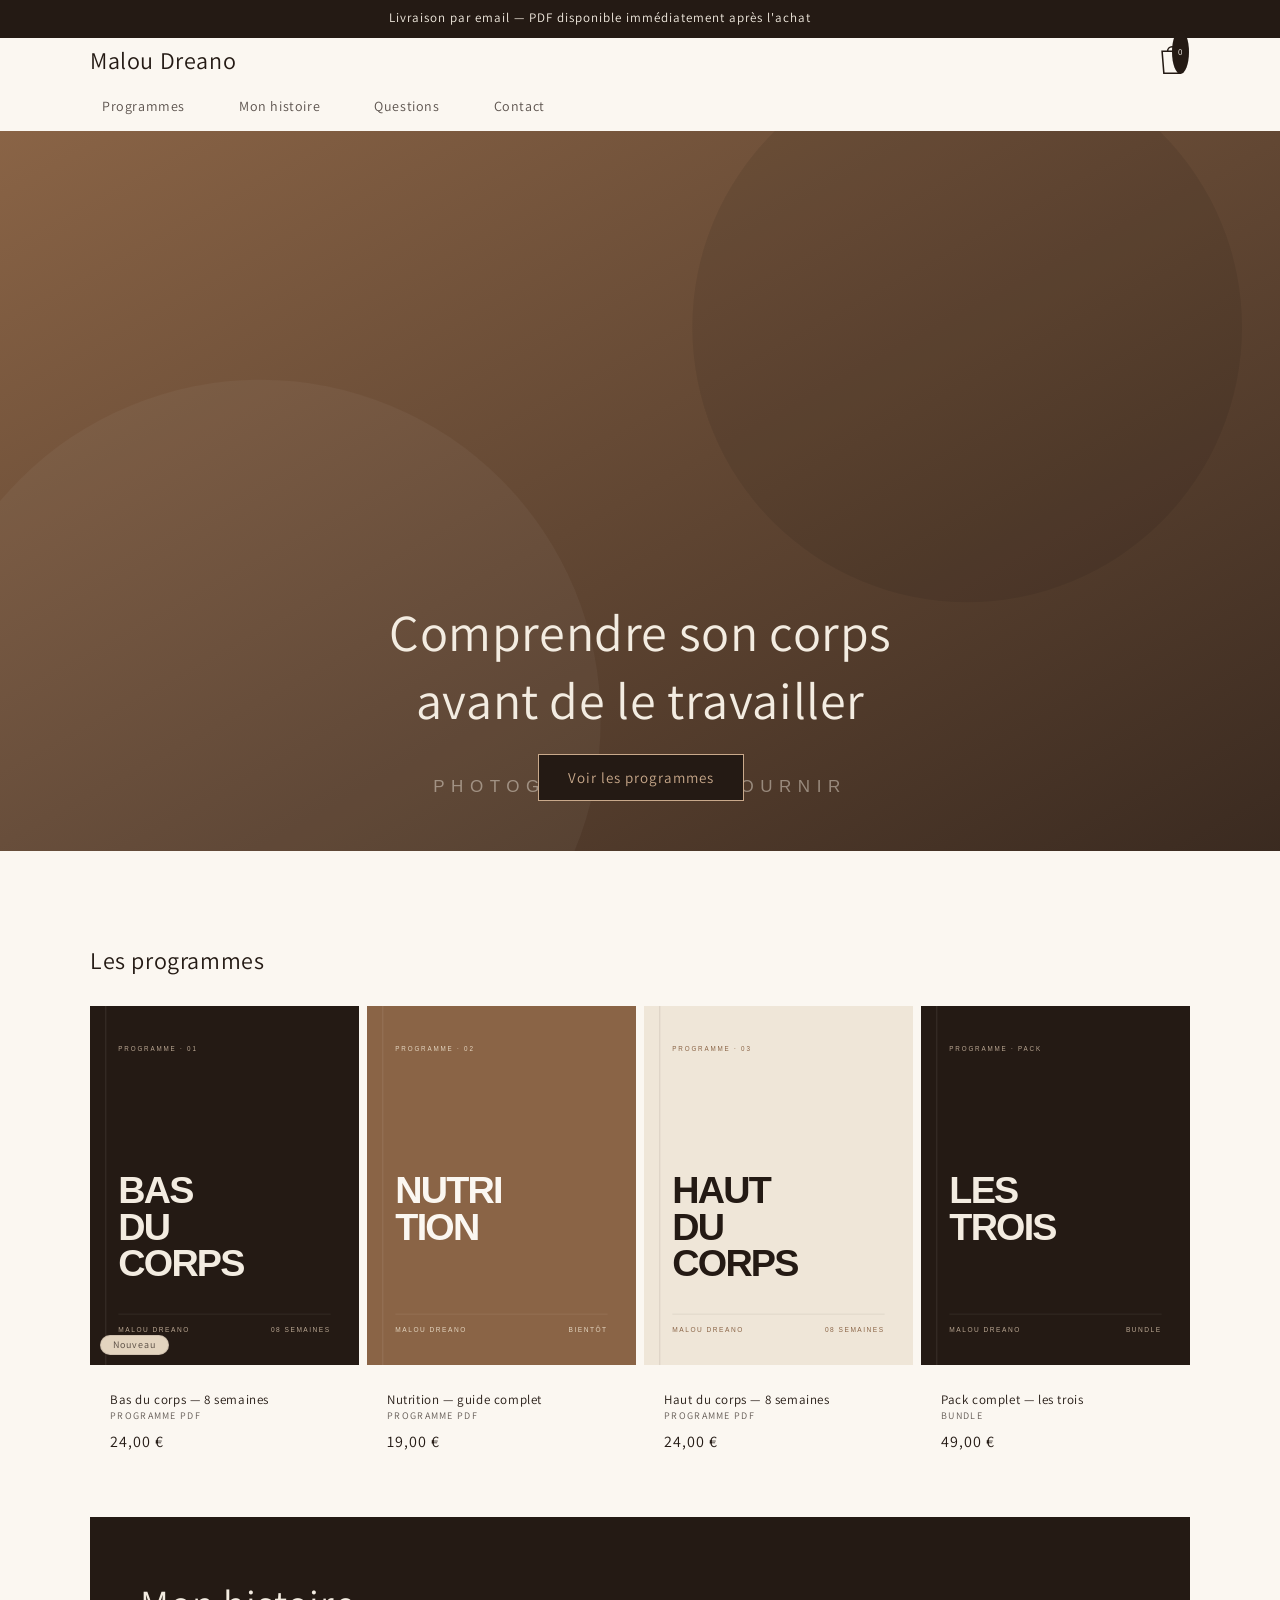
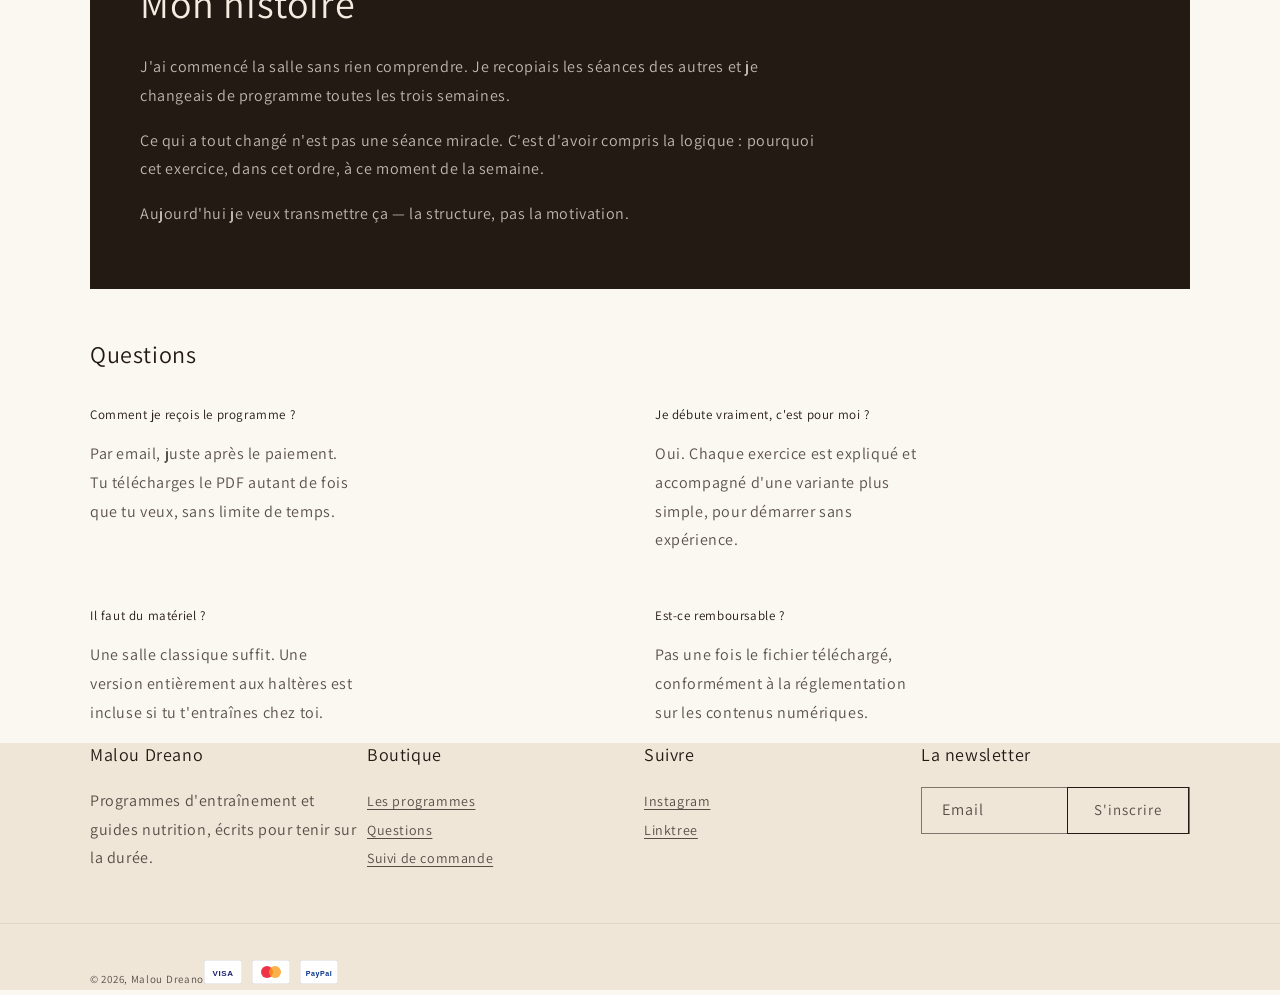
==== commit a6e97eea: "Dawn: cartes produit, schemes, section histoire" ====
--- a/dawn/index.html
+++ b/dawn/index.html
@@ -255,7 +255,7 @@
     <section class="shopify-section section">
       <div id="Banner-1" class="banner banner--content-align-center banner--content-align-mobile-center banner--large">
         <div class="banner__media media">
-          <img src="assets/banniere.svg?v=8" alt="" width="2000" height="1100" loading="eager">
+          <img src="assets/banniere.svg?v=10" alt="" width="2000" height="1100" loading="eager">
         </div>
         <div class="banner__content banner__content--bottom-center page-width">
           <div class="banner__box content-container content-container--full-width-mobile color-scheme-3 gradient">
@@ -281,7 +281,7 @@
                   <div class="card__inner ratio" style="--ratio-percent:133.333%">
                     <div class="card__media">
                       <div class="media media--transparent">
-                        <img src="assets/couv-01.svg?v=8" alt="Bas du corps — 8 semaines" class="motion-reduce" width="900" height="1200">
+                        <img src="assets/couv-01.svg?v=10" alt="Bas du corps — 8 semaines" class="motion-reduce" width="900" height="1200">
                       </div>
                     </div>
                     <span class="badge badge--bottom-left color-scheme-5">Nouveau</span>
@@ -313,7 +313,7 @@
                   <div class="card__inner ratio" style="--ratio-percent:133.333%">
                     <div class="card__media">
                       <div class="media media--transparent">
-                        <img src="assets/couv-02.svg?v=8" alt="Nutrition — guide complet" class="motion-reduce" width="900" height="1200">
+                        <img src="assets/couv-02.svg?v=10" alt="Nutrition — guide complet" class="motion-reduce" width="900" height="1200">
                       </div>
                     </div>
                     
@@ -345,7 +345,7 @@
                   <div class="card__inner ratio" style="--ratio-percent:133.333%">
                     <div class="card__media">
                       <div class="media media--transparent">
-                        <img src="assets/couv-03.svg?v=8" alt="Haut du corps — 8 semaines" class="motion-reduce" width="900" height="1200">
+                        <img src="assets/couv-03.svg?v=10" alt="Haut du corps — 8 semaines" class="motion-reduce" width="900" height="1200">
                       </div>
                     </div>
                     
@@ -377,7 +377,7 @@
                   <div class="card__inner ratio" style="--ratio-percent:133.333%">
                     <div class="card__media">
                       <div class="media media--transparent">
-                        <img src="assets/couv-04.svg?v=8" alt="Pack complet — les trois" class="motion-reduce" width="900" height="1200">
+                        <img src="assets/couv-04.svg?v=10" alt="Pack complet — les trois" class="motion-reduce" width="900" height="1200">
                       </div>
                     </div>
                     
@@ -409,14 +409,12 @@
 
     <section id="histoire" class="shopify-section section">
       <div class="page-width">
-        <div class="rich-text content-container color-scheme-3 gradient">
-          <div class="rich-text__blocks">
-            <h2 class="rich-text__heading rte inline-richtext h1">Mon histoire</h2>
-            <div class="rich-text__text rte">
-              <p>J'ai commencé la salle sans rien comprendre. Je recopiais les séances des autres et je changeais de programme toutes les trois semaines.</p>
-              <p>Ce qui a tout changé n'est pas une séance miracle. C'est d'avoir compris la logique : pourquoi cet exercice, dans cet ordre, à ce moment de la semaine.</p>
-              <p>Aujourd'hui je veux transmettre ça — la structure, pas la motivation.</p>
-            </div>
+        <div class="color-scheme-3 gradient" style="padding:6rem 5rem;">
+          <h2 class="h1" style="margin:0 0 2.4rem;color:rgb(var(--color-foreground));">Mon histoire</h2>
+          <div class="rte" style="max-width:68rem;">
+            <p>J'ai commencé la salle sans rien comprendre. Je recopiais les séances des autres et je changeais de programme toutes les trois semaines.</p>
+            <p>Ce qui a tout changé n'est pas une séance miracle. C'est d'avoir compris la logique : pourquoi cet exercice, dans cet ordre, à ce moment de la semaine.</p>
+            <p style="margin-bottom:0">Aujourd'hui je veux transmettre ça — la structure, pas la motivation.</p>
           </div>
         </div>
       </div>
--- a/dawn/assets/compat.css
+++ b/dawn/assets/compat.css
@@ -37,7 +37,13 @@
 .grid--2-col-desktop { display: grid; grid-template-columns: repeat(2, minmax(0, 1fr)); column-gap: 3rem; row-gap: 2.4rem; }
 @media screen and (max-width: 749px) { .grid--2-col-desktop { grid-template-columns: 1fr; } }
 .section-collection { padding-top: 4.4rem; padding-bottom: 3.6rem; }
-.rich-text.content-container { padding: 5rem 4rem; margin: 0; }
+.rich-text.content-container {
+  padding: 5rem 4rem !important; margin: 0;
+  height: auto !important; max-height: none !important; overflow: visible !important;
+  display: block !important;
+}
+.rich-text__blocks { max-width: 70rem; }
+.rich-text__text p:last-child { margin-bottom: 0; }
 @media screen and (max-width: 749px) { .rich-text.content-container { padding: 3.6rem 2rem; } }
 .rich-text__heading { margin-bottom: 2.4rem; }
 .rich-text__text p { max-width: 70rem; }
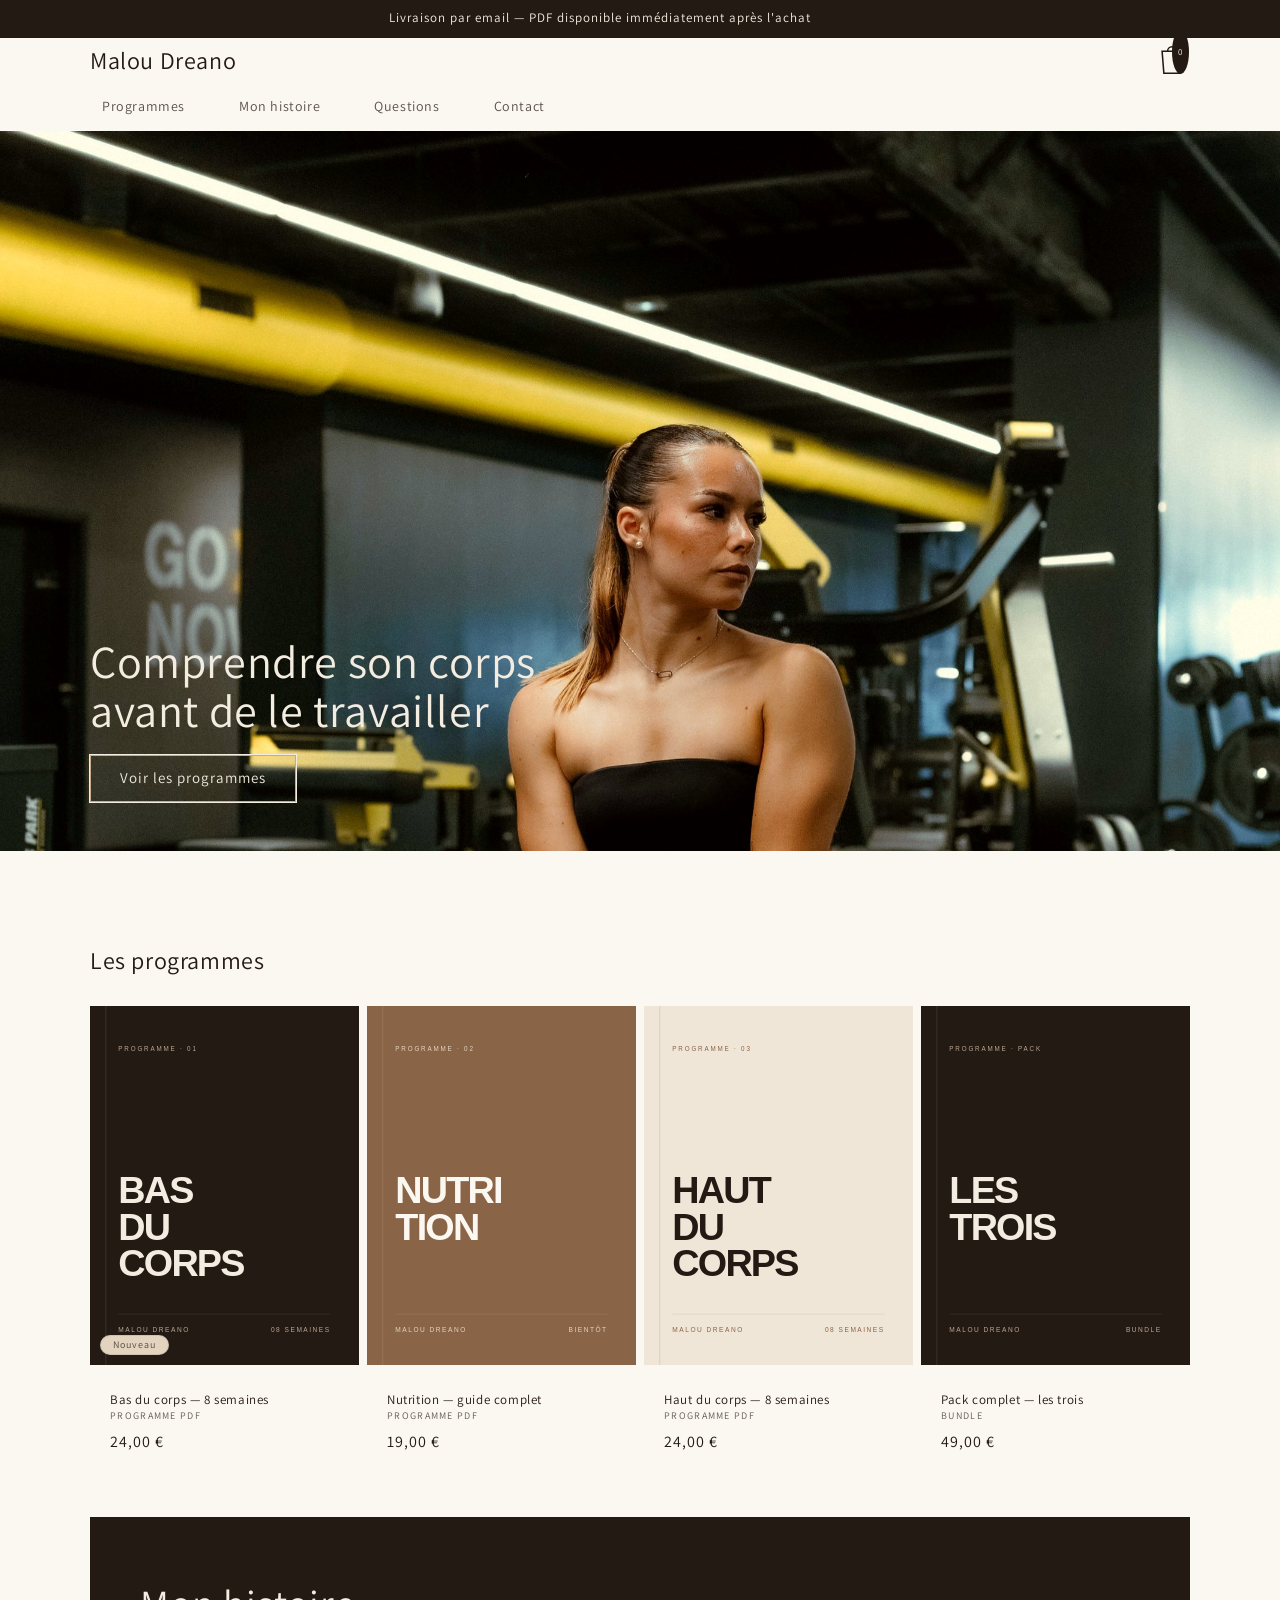
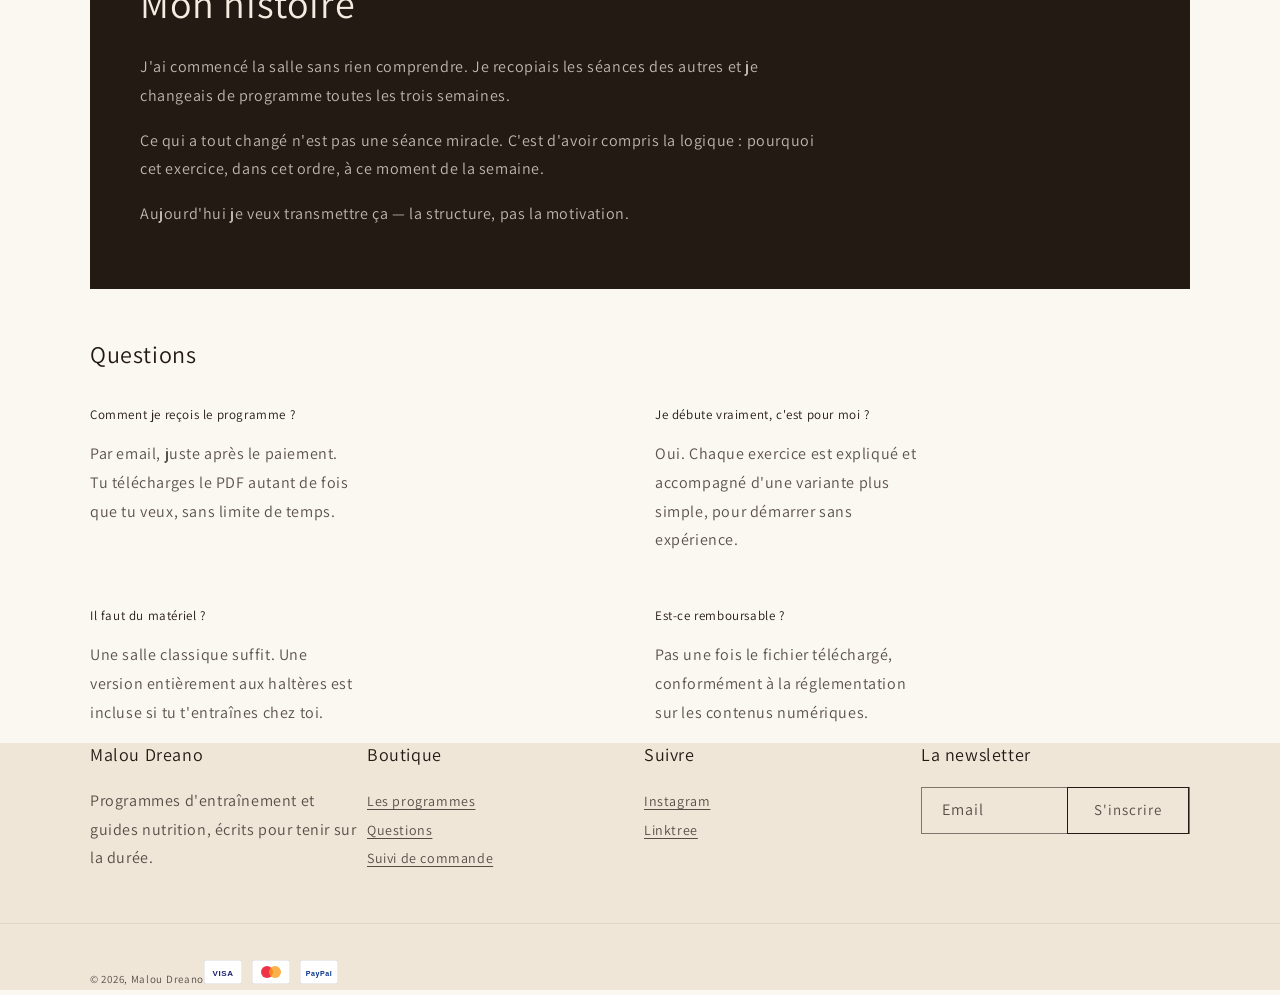
==== commit 7285123a: "banner: photo @mldreano recadrée 2:1 + variante mobile" ====
--- a/dawn/index.html
+++ b/dawn/index.html
@@ -253,11 +253,14 @@
 
   <main id="MainContent" class="content-for-layout focus-none" role="main" tabindex="-1">
     <section class="shopify-section section">
-      <div id="Banner-1" class="banner banner--content-align-center banner--content-align-mobile-center banner--large">
+      <div id="Banner-1" class="banner banner--content-align-left banner--content-align-mobile-center banner--large">
         <div class="banner__media media">
-          <img src="assets/banniere.svg?v=10" alt="" width="2000" height="1100" loading="eager">
-        </div>
-        <div class="banner__content banner__content--bottom-center page-width">
+          <picture>
+            <source media="(max-width: 749px)" srcset="assets/banner-mobile.jpg?v=10">
+            <img src="assets/banner-desktop.jpg?v=10" alt="Malou Dreano à la salle" width="2400" height="1200" loading="eager">
+          </picture>
+        </div>
+        <div class="banner__content banner__content--bottom-left page-width">
           <div class="banner__box content-container content-container--full-width-mobile color-scheme-3 gradient">
             <h2 class="banner__heading inline-richtext h0">Comprendre son corps<br>avant de le travailler</h2>
             <div class="banner__buttons">
--- a/dawn/assets/compat.css
+++ b/dawn/assets/compat.css
@@ -50,7 +50,7 @@
 .section-footer-padding { margin-top: 0; }
 /* Cartes produit : Dawn pilote le ratio via --ratio-percent */
 .card__inner.ratio { position: relative; width: 100%; }
-.card__inner.ratio::before { content: ''; display: block; padding-bottom: var(--ratio-percent, 133.333%); }
+.card__inner.ratio::before { content: ''; width: 0; height: 0; padding-bottom: var(--ratio-percent, 133.333%); }
 .card__inner.ratio > .card__media { position: absolute; inset: 0; width: 100%; height: 100%; }
 .badge { position: absolute; bottom: 1rem; left: 1rem; width: auto; height: auto;
          border-radius: 4rem; padding: .4rem 1.2rem; font-size: 1rem; z-index: 2; }
@@ -60,7 +60,24 @@
 .card__media img, .media img { width: 100%; height: 100%; object-fit: cover; display: block; }
 .card__media .media { position: relative; overflow: hidden; }
 .announcement-bar { display: block; }
-.banner__box { background: transparent !important; padding: 0 !important; max-width: 68rem; }
+.banner__box { background: transparent !important; padding: 0 !important; max-width: 46rem; }
+.banner__heading { font-size: clamp(2.6rem, 4.4vw, 4.6rem) !important; line-height: 1.06; }
+.banner__media::after {
+  content: ""; position: absolute; inset: 0; pointer-events: none;
+  background:
+    linear-gradient(to top, rgba(20,13,9,.94) 0%, rgba(20,13,9,.72) 26%, rgba(20,13,9,.28) 52%, rgba(20,13,9,0) 78%),
+    linear-gradient(to right, rgba(20,13,9,.78) 0%, rgba(20,13,9,.45) 34%, rgba(20,13,9,0) 62%);
+}
+.banner__media img { object-position: 50% 42%; }
+.banner__content { padding-bottom: 5rem; }
+.banner__buttons .button--secondary {
+  color: #F3ECE1; box-shadow: 0 0 0 .1rem #F3ECE1; background: transparent;
+}
+.banner__buttons .button--secondary:hover { background: #F3ECE1; color: #241A14; }
+@media screen and (max-width: 749px) {
+  .banner__media img { object-position: 50% 30%; }
+  .banner__content { padding-bottom: 3rem; }
+}
 .banner__heading { color: #F3ECE1; }
 .page-width { padding-left: 5rem; padding-right: 5rem; }
 @media screen and (max-width: 749px) { .page-width { padding-left: 1.5rem; padding-right: 1.5rem; } }
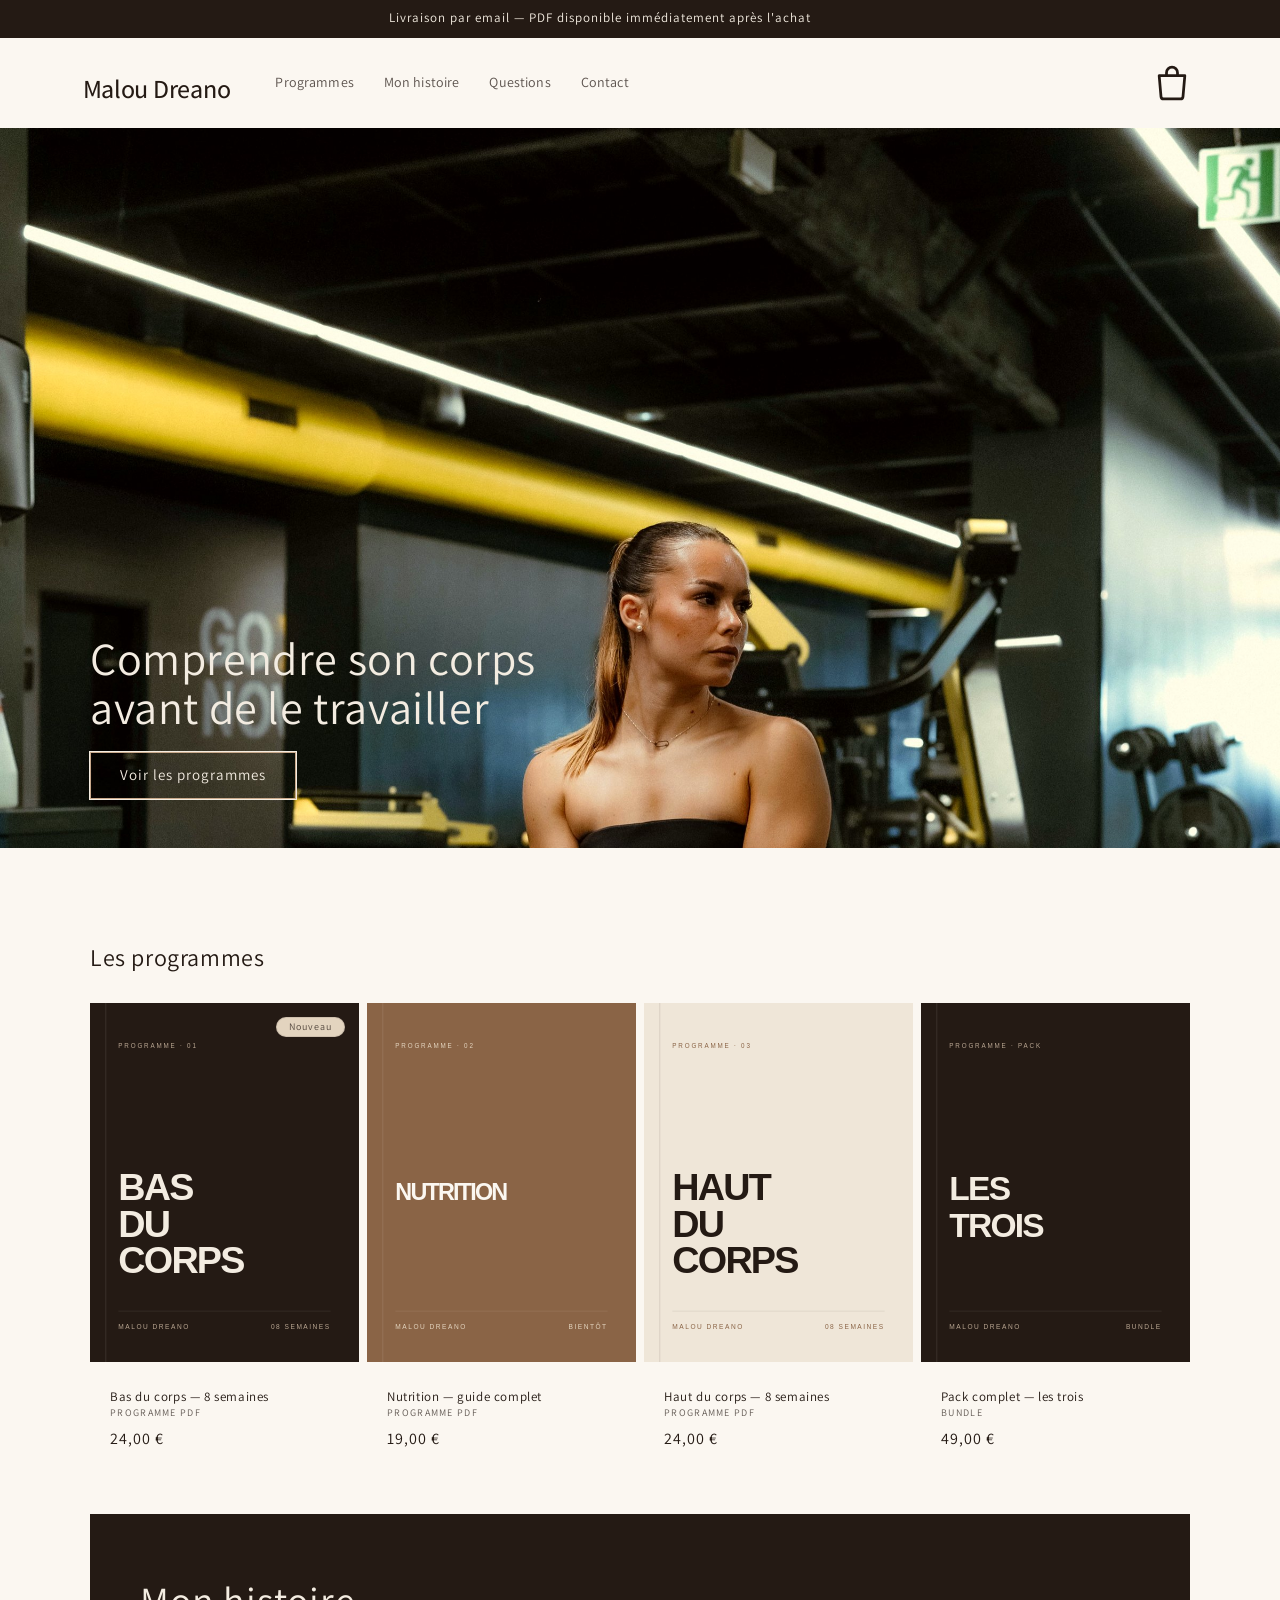
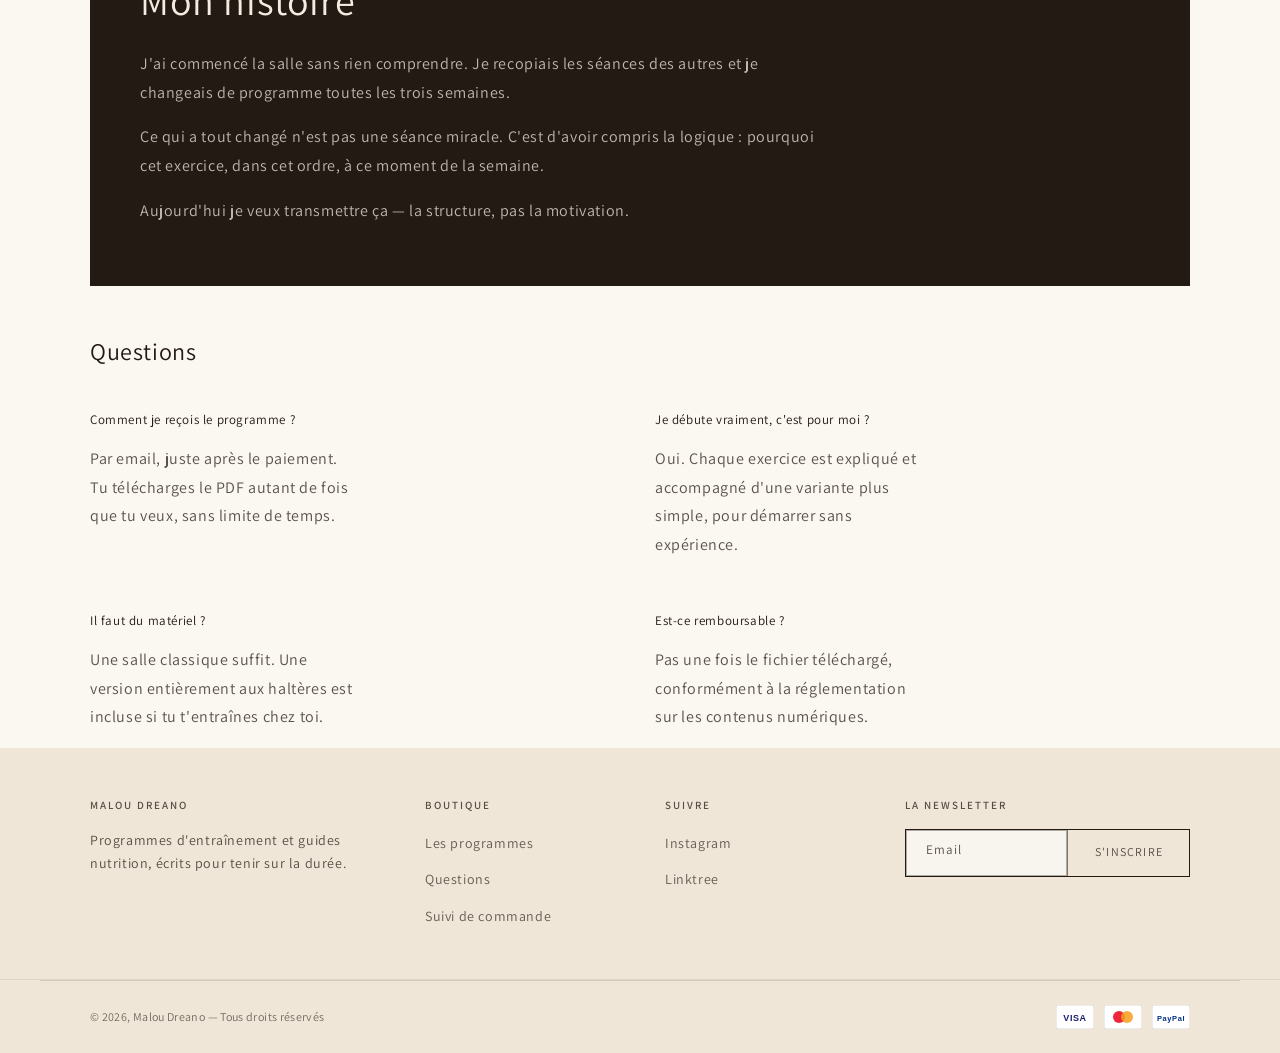
==== commit 7552e61f: "header/footer/banner: correction des détails desktop + menu mobile" ====
--- a/dawn/index.html
+++ b/dawn/index.html
@@ -228,6 +228,9 @@
       <div class="announcement-bar__message h5 page-width">Livraison par email — PDF disponible immédiatement après l'achat</div>
     </div>
     <header class="header page-width header--middle-left">
+      <button class="mobile-menu-btn" id="mob-open" aria-label="Ouvrir le menu" aria-expanded="false" aria-controls="mob-drawer">
+        <span></span><span></span><span></span>
+      </button>
       <h1 class="header__heading">
         <a href="#" class="header__heading-link">
           <span class="h2">Malou Dreano</span>
@@ -244,12 +247,32 @@
       <div class="header__icons">
         <a href="#" class="header__icon header__icon--cart link focus-inset">
           <span class="visually-hidden">Panier</span>
-          <svg class="icon icon-cart" viewBox="0 0 40 40" width="24" height="24" fill="none" stroke="currentColor" stroke-width="1.4"><path d="M11 12h18l-1.6 20H12.6L11 12Z"/><path d="M16 12a4 4 0 0 1 8 0"/></svg>
-          <span class="cart-count-bubble"><span aria-hidden="true">0</span></span>
+          <svg class="icon icon-cart" viewBox="0 0 24 24" width="22" height="22" fill="none"
+               stroke="currentColor" stroke-width="1.5" stroke-linejoin="round" aria-hidden="true" focusable="false">
+            <path d="M5 8h14l-1 11.4a1.4 1.4 0 0 1-1.4 1.3H7.4A1.4 1.4 0 0 1 6 19.4L5 8Z"/>
+            <path d="M9 8V6.4a3 3 0 0 1 6 0V8"/>
+          </svg>
         </a>
       </div>
     </header>
   </div>
+
+  <div class="mob-scrim" id="mob-scrim"></div>
+  <aside class="mob-drawer" id="mob-drawer" aria-hidden="true" aria-label="Menu">
+    <div class="mob-head">
+      <span>Menu</span>
+      <button class="mob-close" id="mob-close" aria-label="Fermer">&times;</button>
+    </div>
+    <nav>
+      <a href="#programmes">Programmes</a>
+      <a href="#histoire">Mon histoire</a>
+      <a href="#faq">Questions</a>
+      <a href="#">Contact</a>
+    </nav>
+    <div class="mob-foot">
+      <a href="https://www.instagram.com/mldreano/" target="_blank" rel="noopener">@mldreano</a>
+    </div>
+  </aside>
 
   <main id="MainContent" class="content-for-layout focus-none" role="main" tabindex="-1">
     <section class="shopify-section section">
@@ -257,7 +280,7 @@
         <div class="banner__media media">
           <picture>
             <source media="(max-width: 749px)" srcset="assets/banner-mobile.jpg?v=10">
-            <img src="assets/banner-desktop.jpg?v=10" alt="Malou Dreano à la salle" width="2400" height="1200" loading="eager">
+            <img src="assets/banner-desktop.jpg?v=10" alt="Malou Dreano à la salle" width="2400" height="1600" loading="eager">
           </picture>
         </div>
         <div class="banner__content banner__content--bottom-left page-width">
@@ -423,9 +446,9 @@
       </div>
     </section>
 
-    <section id="faq" class="shopify-section section">
+    <section id="faq" class="shopify-section section section-title-faq">
       <div class="page-width">
-        <h2 class="title inline-richtext h2" style="margin-bottom:2.4rem">Questions</h2>
+        <h2 class="title inline-richtext h2" style="margin:0 0 3.2rem">Questions</h2>
         <div class="grid grid--2-col-desktop">
           <div class="grid__item"><h3 class="h5">Comment je reçois le programme ?</h3>
             <p>Par email, juste après le paiement. Tu télécharges le PDF autant de fois que tu veux, sans limite de temps.</p></div>
@@ -442,24 +465,24 @@
 
   <footer class="footer color-scheme-2 gradient section-footer-padding">
     <div class="footer__content-top page-width">
-      <div class="footer__blocks-wrapper grid grid--4-col-desktop">
-        <div class="foot-item grid__item"><h2 class="footer-block__heading h4">Malou Dreano</h2>
+      <div class="footer__blocks-wrapper">
+        <div class="foot-item"><h2 class="footer-block__heading h4">Malou Dreano</h2>
           <div class="footer-block__details-content rte"><p>Programmes d'entraînement et guides nutrition, écrits pour tenir sur la durée.</p></div>
         </div>
-        <div class="foot-item grid__item"><h2 class="footer-block__heading h4">Boutique</h2>
+        <div class="foot-item"><h2 class="footer-block__heading h4">Boutique</h2>
           <ul class="footer-block__details-content list-unstyled">
             <li><a href="#programmes" class="link link--text list-menu__item list-menu__item--link">Les programmes</a></li>
             <li><a href="#faq" class="link link--text list-menu__item list-menu__item--link">Questions</a></li>
             <li><a href="#" class="link link--text list-menu__item list-menu__item--link">Suivi de commande</a></li>
           </ul>
         </div>
-        <div class="foot-item grid__item"><h2 class="footer-block__heading h4">Suivre</h2>
+        <div class="foot-item"><h2 class="footer-block__heading h4">Suivre</h2>
           <ul class="footer-block__details-content list-unstyled">
             <li><a href="https://www.instagram.com/mldreano/" class="link link--text list-menu__item list-menu__item--link">Instagram</a></li>
             <li><a href="https://linktr.ee/mldreano" class="link link--text list-menu__item list-menu__item--link">Linktree</a></li>
           </ul>
         </div>
-        <div class="foot-item grid__item">
+        <div class="foot-item">
           <h2 class="footer-block__heading h4">La newsletter</h2>
           <form method="post" action="#" class="newsletter-form">
             <div class="newsletter-form__field-wrapper">
@@ -474,23 +497,37 @@
       </div>
     </div>
     <div class="footer__content-bottom">
-      <div class="footer__content-bottom-wrapper page-width">
-        <div class="footer__copyright caption">
-          <small class="copyright__content">&copy; 2026, Malou Dreano</small>
-        </div>
-        <ul class="list list-payment" role="list">
-          <li class="list-payment__item"><span class="visually-hidden">Visa</span>
-            <svg class="icon icon--full-color" viewBox="0 0 38 24" width="38" height="24"><rect width="38" height="24" rx="2" fill="#fff" stroke="#d9d9d9"/><text x="19" y="16" font-size="8" text-anchor="middle" fill="#1a1f71" font-family="Arial" font-weight="bold">VISA</text></svg>
-          </li>
-          <li class="list-payment__item"><span class="visually-hidden">Mastercard</span>
-            <svg class="icon icon--full-color" viewBox="0 0 38 24" width="38" height="24"><rect width="38" height="24" rx="2" fill="#fff" stroke="#d9d9d9"/><circle cx="15" cy="12" r="6" fill="#eb001b" opacity=".8"/><circle cx="23" cy="12" r="6" fill="#f79e1b" opacity=".8"/></svg>
-          </li>
-          <li class="list-payment__item"><span class="visually-hidden">PayPal</span>
-            <svg class="icon icon--full-color" viewBox="0 0 38 24" width="38" height="24"><rect width="38" height="24" rx="2" fill="#fff" stroke="#d9d9d9"/><text x="19" y="16" font-size="7" text-anchor="middle" fill="#003087" font-family="Arial" font-weight="bold">PayPal</text></svg>
-          </li>
-        </ul>
+      <div class="page-width foot-bottom">
+        <small class="copyright__content">&copy; 2026, Malou Dreano — Tous droits réservés</small>
+        <div class="pay-row" aria-label="Moyens de paiement">
+          <svg viewBox="0 0 38 24" width="38" height="24" aria-label="Visa" role="img"><rect width="38" height="24" rx="2" fill="#fff" stroke="#d9d9d9"/><text x="19" y="16" font-size="9" text-anchor="middle" fill="#1a1f71" font-family="Arial" font-weight="bold">VISA</text></svg>
+          <svg viewBox="0 0 38 24" width="38" height="24" aria-label="Mastercard" role="img"><rect width="38" height="24" rx="2" fill="#fff" stroke="#d9d9d9"/><circle cx="15" cy="12" r="6" fill="#eb001b" opacity=".85"/><circle cx="23" cy="12" r="6" fill="#f79e1b" opacity=".85"/></svg>
+          <svg viewBox="0 0 38 24" width="38" height="24" aria-label="PayPal" role="img"><rect width="38" height="24" rx="2" fill="#fff" stroke="#d9d9d9"/><text x="19" y="16" font-size="7.5" text-anchor="middle" fill="#003087" font-family="Arial" font-weight="bold">PayPal</text></svg>
+        </div>
       </div>
     </div>
   </footer>
+  <script>
+    (function () {
+      var drawer = document.getElementById('mob-drawer');
+      var scrim = document.getElementById('mob-scrim');
+      var open = document.getElementById('mob-open');
+      var close = document.getElementById('mob-close');
+      function set(on) {
+        drawer.classList.toggle('on', on);
+        scrim.classList.toggle('on', on);
+        drawer.setAttribute('aria-hidden', String(!on));
+        open.setAttribute('aria-expanded', String(on));
+        document.body.style.overflow = on ? 'hidden' : '';
+      }
+      open.addEventListener('click', function () { set(true); });
+      close.addEventListener('click', function () { set(false); });
+      scrim.addEventListener('click', function () { set(false); });
+      Array.prototype.forEach.call(drawer.querySelectorAll('a'), function (a) {
+        a.addEventListener('click', function () { set(false); });
+      });
+      document.addEventListener('keydown', function (e) { if (e.key === 'Escape') set(false); });
+    })();
+  </script>
 </body>
 </html>
--- a/dawn/assets/compat.css
+++ b/dawn/assets/compat.css
@@ -47,12 +47,59 @@
 @media screen and (max-width: 749px) { .rich-text.content-container { padding: 3.6rem 2rem; } }
 .rich-text__heading { margin-bottom: 2.4rem; }
 .rich-text__text p { max-width: 70rem; }
-.section-footer-padding { margin-top: 0; }
+.section-footer-padding { margin-top: 0; padding-top: 5rem; padding-bottom: 0; }
+.footer__content-top { padding-bottom: 4rem; }
+.footer__blocks-wrapper {
+  display: grid !important;
+  grid-template-columns: 1.5fr 1fr 1fr 1.5fr;
+  gap: 4rem 5rem; align-items: start;
+}
+@media screen and (max-width: 989px) {
+  .footer__blocks-wrapper { grid-template-columns: 1fr 1fr; gap: 3rem; }
+}
+@media screen and (max-width: 749px) {
+  .footer__blocks-wrapper { grid-template-columns: 1fr; }
+}
+.foot-item { width: 100% !important; min-width: 0; }
+.footer-block__heading {
+  font-size: 1.1rem; letter-spacing: .18em; text-transform: uppercase;
+  margin: 0 0 1.6rem; font-weight: 600; opacity: .75;
+}
+.footer-block__details-content { margin: 0; }
+.footer-block__details-content p { font-size: 1.4rem; line-height: 1.7; margin: 0; }
+.footer-block__details-content.list-unstyled li { margin-bottom: .8rem; }
+.footer-block__details-content .list-menu__item--link {
+  font-size: 1.4rem; text-decoration: none; border-bottom: none; opacity: .9;
+}
+.footer-block__details-content .list-menu__item--link:hover { opacity: 1; text-decoration: underline; }
+.newsletter-form { max-width: 100%; }
+.newsletter-form__field-wrapper { display: flex; align-items: stretch; gap: 0; }
+.newsletter-form__field-wrapper .field { flex: 1 1 auto; min-width: 0; }
+.newsletter-form__field-wrapper .field__input {
+  width: 100%; height: 4.6rem; padding: 0 1.4rem; font-size: 1.4rem;
+  border: .1rem solid rgba(var(--color-foreground), .35); background: rgba(255,255,255,.6);
+}
+.newsletter-form__field-wrapper .field__label { font-size: 1.3rem; }
+.newsletter-form__button {
+  position: static; flex: 0 0 auto; margin: 0; height: 4.6rem; padding: 0 1.8rem;
+  font-size: 1.2rem; letter-spacing: .1em; text-transform: uppercase; border-radius: 0;
+}
+.footer__content-bottom { padding-top: 0; }
+.foot-bottom {
+  display: flex !important; align-items: center; justify-content: space-between;
+  gap: 2rem; flex-wrap: wrap; padding-top: 2.4rem; padding-bottom: 2.4rem;
+  border-top: .1rem solid rgba(var(--color-foreground), .14);
+}
+.foot-bottom .copyright__content { font-size: 1.2rem; letter-spacing: .03em; opacity: .8; }
+.pay-row { display: flex; align-items: center; gap: 1rem; }
+.pay-row svg { display: block; width: 3.8rem; height: 2.4rem; }
+
+.section-title-faq { padding-top: 5rem; }
 /* Cartes produit : Dawn pilote le ratio via --ratio-percent */
 .card__inner.ratio { position: relative; width: 100%; }
 .card__inner.ratio::before { content: ''; width: 0; height: 0; padding-bottom: var(--ratio-percent, 133.333%); }
 .card__inner.ratio > .card__media { position: absolute; inset: 0; width: 100%; height: 100%; }
-.badge { position: absolute; bottom: 1rem; left: 1rem; width: auto; height: auto;
+.badge { position: absolute; top: 1.4rem; right: 1.4rem; left: auto; bottom: auto; width: auto; height: auto;
          border-radius: 4rem; padding: .4rem 1.2rem; font-size: 1rem; z-index: 2; }
 .card__inner { overflow: hidden; }
 .card__media img, .card__media .media, .media { border-radius: 0 !important; }
@@ -68,7 +115,9 @@
     linear-gradient(to top, rgba(20,13,9,.94) 0%, rgba(20,13,9,.72) 26%, rgba(20,13,9,.28) 52%, rgba(20,13,9,0) 78%),
     linear-gradient(to right, rgba(20,13,9,.78) 0%, rgba(20,13,9,.45) 34%, rgba(20,13,9,0) 62%);
 }
-.banner__media img { object-position: 50% 42%; }
+.banner { min-height: 74rem; }
+.banner__media img { object-position: 50% 38%; }
+@media screen and (max-width: 989px) { .banner { min-height: 62rem; } }
 .banner__content { padding-bottom: 5rem; }
 .banner__buttons .button--secondary {
   color: #F3ECE1; box-shadow: 0 0 0 .1rem #F3ECE1; background: transparent;
@@ -76,9 +125,78 @@
 .banner__buttons .button--secondary:hover { background: #F3ECE1; color: #241A14; }
 @media screen and (max-width: 749px) {
   .banner__media img { object-position: 50% 30%; }
-  .banner__content { padding-bottom: 3rem; }
+  .banner__content { padding-bottom: 2.4rem; }
+  .banner__media::after {
+    background:
+      linear-gradient(to top, rgba(20,13,9,.97) 0%, rgba(20,13,9,.93) 26%, rgba(20,13,9,.78) 46%, rgba(20,13,9,.45) 68%, rgba(20,13,9,.08) 90%);
+  }
+  .banner__heading { font-size: clamp(2.2rem, 7vw, 3.2rem) !important; }
+  /* équivalent du "show_text_box" de Dawn : un fond derrière le texte, uniquement en mobile */
+  .banner__box {
+    background: linear-gradient(to top, rgba(20,13,9,.94), rgba(20,13,9,.62)) !important;
+    padding: 2rem 1.8rem !important; max-width: 100%; backdrop-filter: blur(2px);
+  }
 }
 .banner__heading { color: #F3ECE1; }
 .page-width { padding-left: 5rem; padding-right: 5rem; }
 @media screen and (max-width: 749px) { .page-width { padding-left: 1.5rem; padding-right: 1.5rem; } }
+
+/* ---- header : logo, menu collé à droite du titre, panier à l'extrémité ---- */
+.header {
+  display: flex; align-items: center; gap: 4.5rem;
+  min-height: 9rem; padding-top: 1.4rem; padding-bottom: 1.4rem;
+  grid-template-columns: none;
+}
+.header__heading { margin: 0; line-height: 1; }
+.header__heading .h2 { font-size: 2.6rem; letter-spacing: -.01em; font-weight: 500; }
+.header__heading-link { text-decoration: none; padding: 0; }
+.header__inline-menu { display: block !important; }
+.header__inline-menu .list-menu--inline { gap: 3rem; align-items: center; }
+.header__menu-item {
+  font-size: 1.4rem; letter-spacing: .01em; padding: .6rem 0;
+  border-bottom: .1rem solid transparent; transition: border-color .2s, color .2s;
+}
+.header__menu-item:hover { border-color: currentColor; }
+.header__icons { margin-left: auto; display: flex; align-items: center; gap: 1.6rem; }
+.header__icon--cart { position: relative; display: inline-flex; align-items: center; }
+.header__icon--cart svg { width: 2.6rem; height: 2.6rem; flex: 0 0 auto; display: block; }
+.cart-count-bubble {
+  position: absolute; top: -.8rem; right: -1.4rem;
+  min-width: 1.7rem; height: 1.7rem; padding: 0 .35rem;
+  font-size: 1rem; line-height: 1.7rem; text-align: center; border-radius: 1rem;
+  font-weight: 500; box-shadow: 0 0 0 .2rem rgb(var(--color-background));
+}
+@media screen and (max-width: 989px) {
+  .header { gap: 2rem; }
+  .header__inline-menu { display: none !important; }
+  .mobile-menu-btn { display: flex !important; }
+}
+.mobile-menu-btn {
+  display: none; flex-direction: column; justify-content: center; gap: .55rem;
+  width: 3.4rem; height: 3.4rem; padding: 0; background: none; border: 0; cursor: pointer;
+}
+.mobile-menu-btn span { display: block; height: .15rem; width: 100%; background: currentColor; }
+.mobile-menu-btn span:last-child { width: 66%; }
+.mob-scrim {
+  position: fixed; inset: 0; background: rgba(20,13,9,.45); z-index: 80;
+  opacity: 0; pointer-events: none; transition: opacity .3s;
+}
+.mob-scrim.on { opacity: 1; pointer-events: auto; }
+.mob-drawer {
+  position: fixed; top: 0; left: 0; bottom: 0; width: min(84vw, 36rem); z-index: 85;
+  background: rgb(var(--color-background)); border-right: .1rem solid rgba(var(--color-foreground), .15);
+  transform: translateX(-101%); transition: transform .35s cubic-bezier(.32,0,.06,1);
+  display: flex; flex-direction: column; padding: 2.2rem 2.4rem;
+}
+.mob-drawer.on { transform: none; }
+.mob-head { display: flex; justify-content: space-between; align-items: center; margin-bottom: 3rem; }
+.mob-head span { font-size: 1.1rem; letter-spacing: .2em; text-transform: uppercase; opacity: .6; }
+.mob-close { background: none; border: 0; font-size: 2.4rem; line-height: 1; cursor: pointer; color: inherit; }
+.mob-drawer nav { display: flex; flex-direction: column; margin-bottom: auto; }
+.mob-drawer nav a {
+  padding: 1.4rem 0; border-bottom: .1rem solid rgba(var(--color-foreground), .12);
+  font-size: 2rem; text-decoration: none; color: inherit;
+}
+.mob-foot { border-top: .1rem solid rgba(var(--color-foreground), .12); padding-top: 1.6rem; font-size: 1.3rem; }
+.mob-foot a { color: inherit; }
 .announcement-bar__message { text-align: center; padding: 1rem 0; margin: 0; }
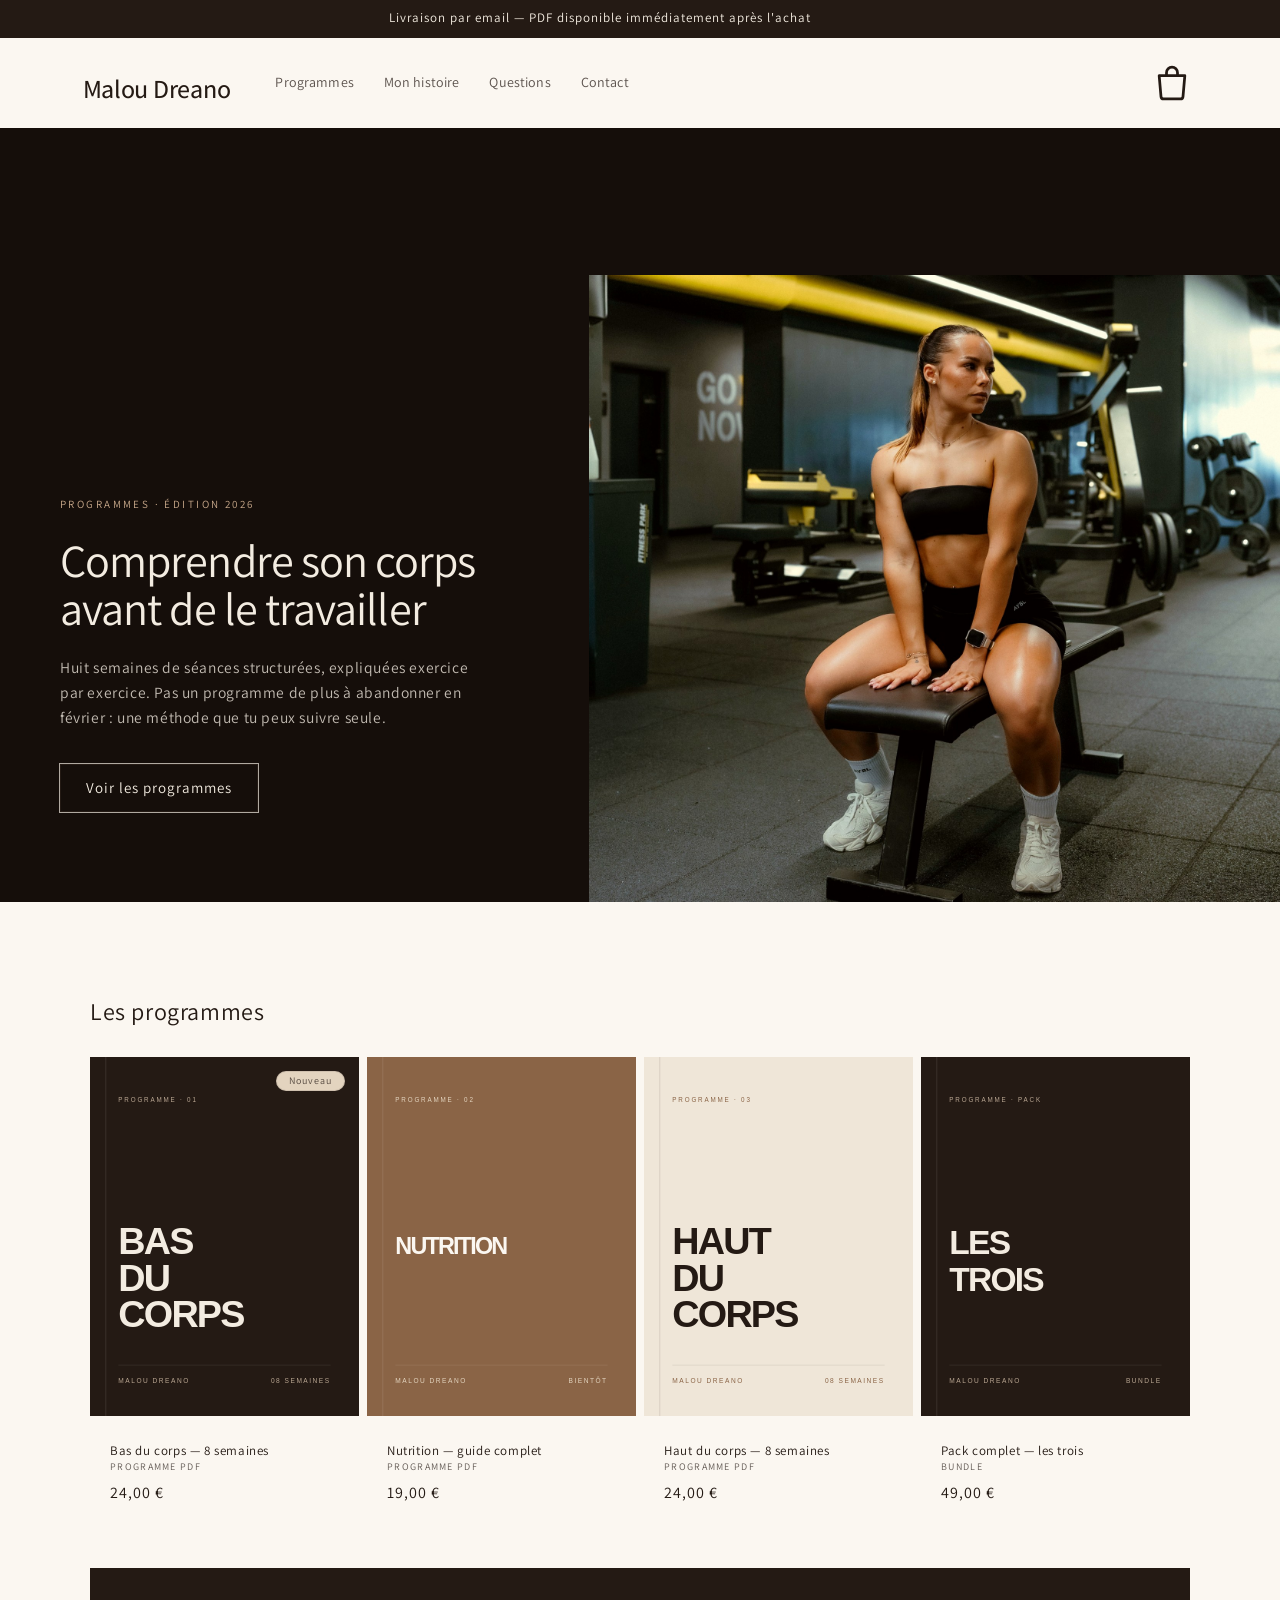
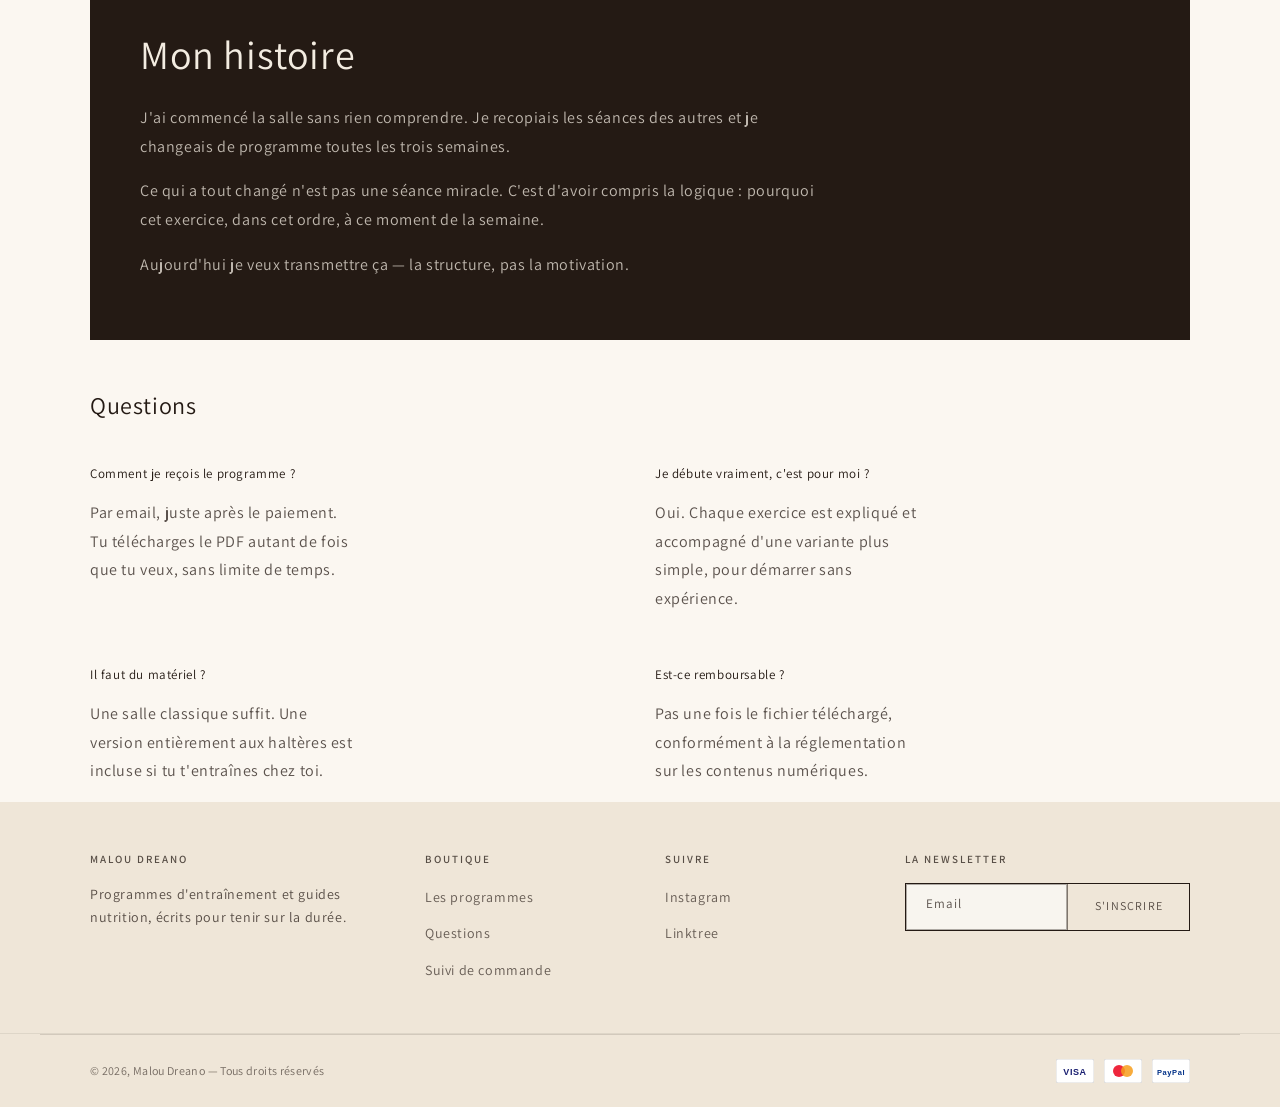
==== commit 05e6ef1e: "hero: composition deux panneaux, corps entier visible" ====
--- a/dawn/index.html
+++ b/dawn/index.html
@@ -276,20 +276,17 @@
 
   <main id="MainContent" class="content-for-layout focus-none" role="main" tabindex="-1">
     <section class="shopify-section section">
-      <div id="Banner-1" class="banner banner--content-align-left banner--content-align-mobile-center banner--large">
-        <div class="banner__media media">
-          <picture>
-            <source media="(max-width: 749px)" srcset="assets/banner-mobile.jpg?v=10">
-            <img src="assets/banner-desktop.jpg?v=10" alt="Malou Dreano à la salle" width="2400" height="1600" loading="eager">
-          </picture>
-        </div>
-        <div class="banner__content banner__content--bottom-left page-width">
-          <div class="banner__box content-container content-container--full-width-mobile color-scheme-3 gradient">
-            <h2 class="banner__heading inline-richtext h0">Comprendre son corps<br>avant de le travailler</h2>
-            <div class="banner__buttons">
-              <a href="#programmes" class="button button--secondary">Voir les programmes</a>
-            </div>
-          </div>
+      <div class="hero">
+        <div class="hero-bg" aria-hidden="true"></div>
+        <div class="hero-copy">
+          <p class="hero-kicker">Programmes · Édition 2026</p>
+          <h2 class="hero-title">Comprendre son corps<br>avant de le travailler</h2>
+          <p class="hero-sub">Huit semaines de séances structurées, expliquées exercice par exercice. Pas un programme de plus à abandonner en février&nbsp;: une méthode que tu peux suivre seule.</p>
+          <a href="#programmes" class="button button--secondary">Voir les programmes</a>
+        </div>
+        <div class="hero-media">
+          <img src="assets/banner-full.jpg?v=11" alt="Malou Dreano, assise sur un banc à la salle"
+               width="1800" height="1580" loading="eager">
         </div>
       </div>
     </section>
--- a/dawn/assets/compat.css
+++ b/dawn/assets/compat.css
@@ -141,6 +141,51 @@
 .page-width { padding-left: 5rem; padding-right: 5rem; }
 @media screen and (max-width: 749px) { .page-width { padding-left: 1.5rem; padding-right: 1.5rem; } }
 
+/* ---- hero deux panneaux : le corps entier reste visible ---- */
+.hero {
+  position: relative; display: grid; grid-template-columns: minmax(30rem, .92fr) 1.08fr;
+  min-height: min(86vh, 84rem); background: #150e0a; overflow: hidden;
+}
+.hero-bg {
+  position: absolute; inset: -6rem;
+  background: url(assets/banner-full.jpg?v=11) center/cover no-repeat;
+  filter: blur(38px) brightness(.34) saturate(.85);
+  transform: scale(1.08);
+}
+.hero-copy {
+  position: relative; z-index: 2; color: #F3ECE1;
+  padding: 8rem clamp(3rem, 5vw, 6rem) 9rem;
+  display: flex; flex-direction: column; justify-content: flex-end;
+  max-width: 62rem;
+}
+.hero-kicker {
+  font-size: 1.1rem; letter-spacing: .22em; text-transform: uppercase;
+  color: #C9A98B; margin: 0 0 2.2rem;
+}
+.hero h2.hero-title {
+  font-size: clamp(3.2rem, 3.6vw, 5.2rem); line-height: 1.04; letter-spacing: -.02em;
+  font-weight: 400; margin: 0 0 2.2rem; color: #F3ECE1;
+}
+.hero-sub {
+  font-size: 1.55rem; line-height: 1.62; color: rgba(243,236,225,.78);
+  max-width: 42rem; margin: 0 0 3.4rem;
+}
+.hero-media { position: relative; z-index: 2; display: flex; align-items: stretch; justify-content: center; }
+.hero-media img {
+  width: 100%; height: 100%; object-fit: contain; object-position: center bottom; display: block;
+}
+.hero .button--secondary {
+  align-self: flex-start; color: #F3ECE1; background: transparent;
+  box-shadow: 0 0 0 .1rem rgba(243,236,225,.7); padding: 1.5rem 2.6rem;
+}
+.hero .button--secondary:hover { background: #F3ECE1; color: #241A14; }
+@media screen and (max-width: 989px) {
+  .hero { grid-template-columns: 1fr; min-height: 0; }
+  .hero-media { order: -1; height: 58vh; }
+  .hero-copy { padding: 4rem 2.4rem 5rem; max-width: 100%; }
+  .hero-title { font-size: clamp(2.6rem, 7.4vw, 3.6rem); }
+}
+
 /* ---- header : logo, menu collé à droite du titre, panier à l'extrémité ---- */
 .header {
   display: flex; align-items: center; gap: 4.5rem;
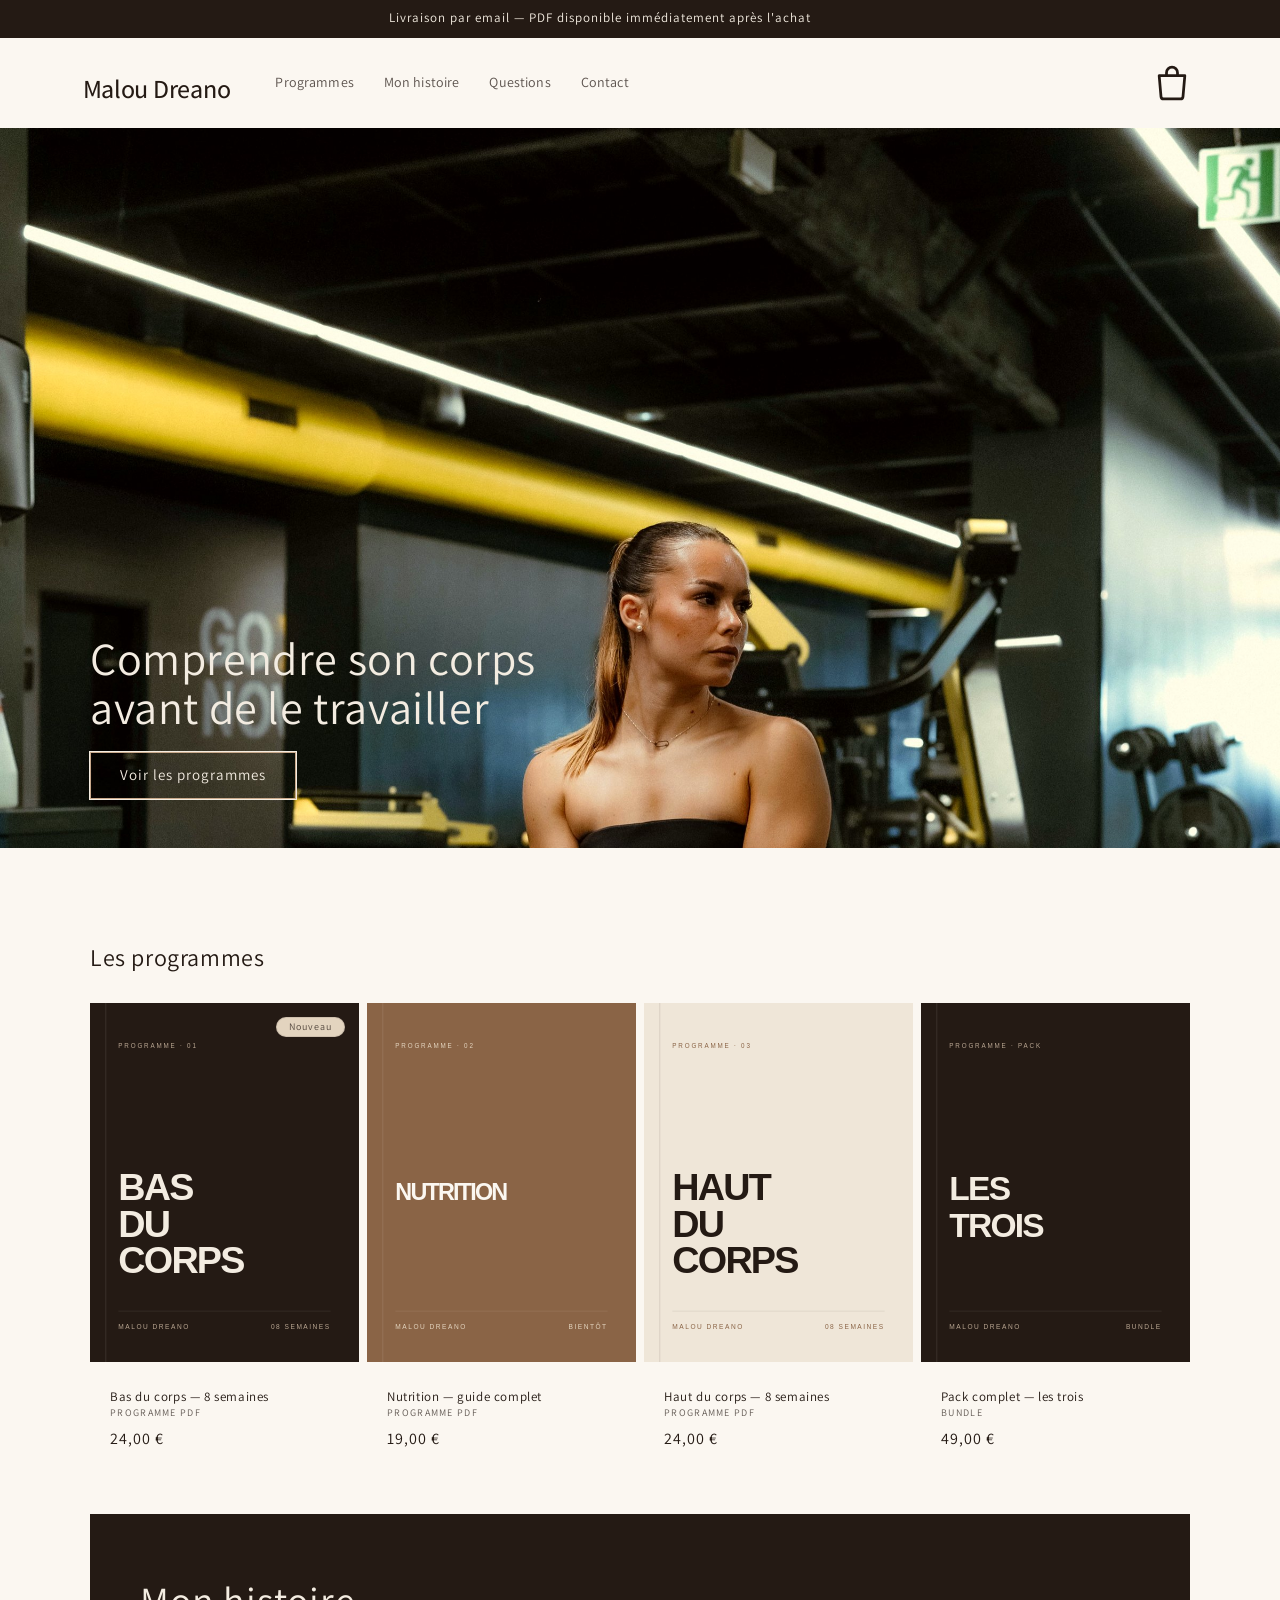
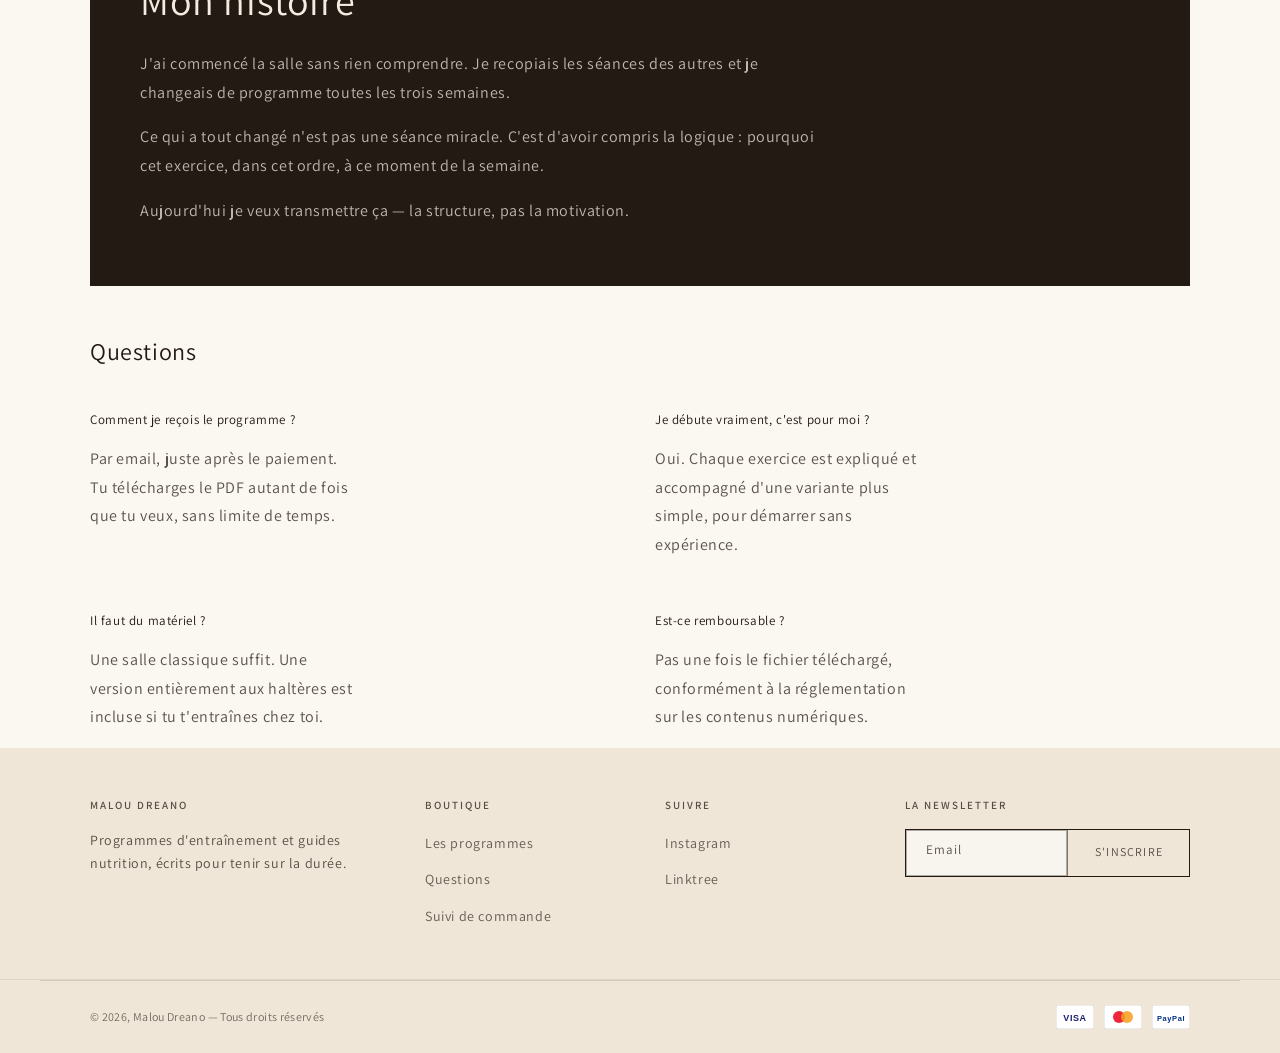
==== commit acbecb28: "Revert "hero: composition deux panneaux, corps entier visible" This reverts commit 05e6ef1e589c9d9ed" ====
--- a/dawn/index.html
+++ b/dawn/index.html
@@ -276,17 +276,20 @@
 
   <main id="MainContent" class="content-for-layout focus-none" role="main" tabindex="-1">
     <section class="shopify-section section">
-      <div class="hero">
-        <div class="hero-bg" aria-hidden="true"></div>
-        <div class="hero-copy">
-          <p class="hero-kicker">Programmes · Édition 2026</p>
-          <h2 class="hero-title">Comprendre son corps<br>avant de le travailler</h2>
-          <p class="hero-sub">Huit semaines de séances structurées, expliquées exercice par exercice. Pas un programme de plus à abandonner en février&nbsp;: une méthode que tu peux suivre seule.</p>
-          <a href="#programmes" class="button button--secondary">Voir les programmes</a>
-        </div>
-        <div class="hero-media">
-          <img src="assets/banner-full.jpg?v=11" alt="Malou Dreano, assise sur un banc à la salle"
-               width="1800" height="1580" loading="eager">
+      <div id="Banner-1" class="banner banner--content-align-left banner--content-align-mobile-center banner--large">
+        <div class="banner__media media">
+          <picture>
+            <source media="(max-width: 749px)" srcset="assets/banner-mobile.jpg?v=10">
+            <img src="assets/banner-desktop.jpg?v=10" alt="Malou Dreano à la salle" width="2400" height="1600" loading="eager">
+          </picture>
+        </div>
+        <div class="banner__content banner__content--bottom-left page-width">
+          <div class="banner__box content-container content-container--full-width-mobile color-scheme-3 gradient">
+            <h2 class="banner__heading inline-richtext h0">Comprendre son corps<br>avant de le travailler</h2>
+            <div class="banner__buttons">
+              <a href="#programmes" class="button button--secondary">Voir les programmes</a>
+            </div>
+          </div>
         </div>
       </div>
     </section>
--- a/dawn/assets/compat.css
+++ b/dawn/assets/compat.css
@@ -141,51 +141,6 @@
 .page-width { padding-left: 5rem; padding-right: 5rem; }
 @media screen and (max-width: 749px) { .page-width { padding-left: 1.5rem; padding-right: 1.5rem; } }
 
-/* ---- hero deux panneaux : le corps entier reste visible ---- */
-.hero {
-  position: relative; display: grid; grid-template-columns: minmax(30rem, .92fr) 1.08fr;
-  min-height: min(86vh, 84rem); background: #150e0a; overflow: hidden;
-}
-.hero-bg {
-  position: absolute; inset: -6rem;
-  background: url(assets/banner-full.jpg?v=11) center/cover no-repeat;
-  filter: blur(38px) brightness(.34) saturate(.85);
-  transform: scale(1.08);
-}
-.hero-copy {
-  position: relative; z-index: 2; color: #F3ECE1;
-  padding: 8rem clamp(3rem, 5vw, 6rem) 9rem;
-  display: flex; flex-direction: column; justify-content: flex-end;
-  max-width: 62rem;
-}
-.hero-kicker {
-  font-size: 1.1rem; letter-spacing: .22em; text-transform: uppercase;
-  color: #C9A98B; margin: 0 0 2.2rem;
-}
-.hero h2.hero-title {
-  font-size: clamp(3.2rem, 3.6vw, 5.2rem); line-height: 1.04; letter-spacing: -.02em;
-  font-weight: 400; margin: 0 0 2.2rem; color: #F3ECE1;
-}
-.hero-sub {
-  font-size: 1.55rem; line-height: 1.62; color: rgba(243,236,225,.78);
-  max-width: 42rem; margin: 0 0 3.4rem;
-}
-.hero-media { position: relative; z-index: 2; display: flex; align-items: stretch; justify-content: center; }
-.hero-media img {
-  width: 100%; height: 100%; object-fit: contain; object-position: center bottom; display: block;
-}
-.hero .button--secondary {
-  align-self: flex-start; color: #F3ECE1; background: transparent;
-  box-shadow: 0 0 0 .1rem rgba(243,236,225,.7); padding: 1.5rem 2.6rem;
-}
-.hero .button--secondary:hover { background: #F3ECE1; color: #241A14; }
-@media screen and (max-width: 989px) {
-  .hero { grid-template-columns: 1fr; min-height: 0; }
-  .hero-media { order: -1; height: 58vh; }
-  .hero-copy { padding: 4rem 2.4rem 5rem; max-width: 100%; }
-  .hero-title { font-size: clamp(2.6rem, 7.4vw, 3.6rem); }
-}
-
 /* ---- header : logo, menu collé à droite du titre, panier à l'extrémité ---- */
 .header {
   display: flex; align-items: center; gap: 4.5rem;
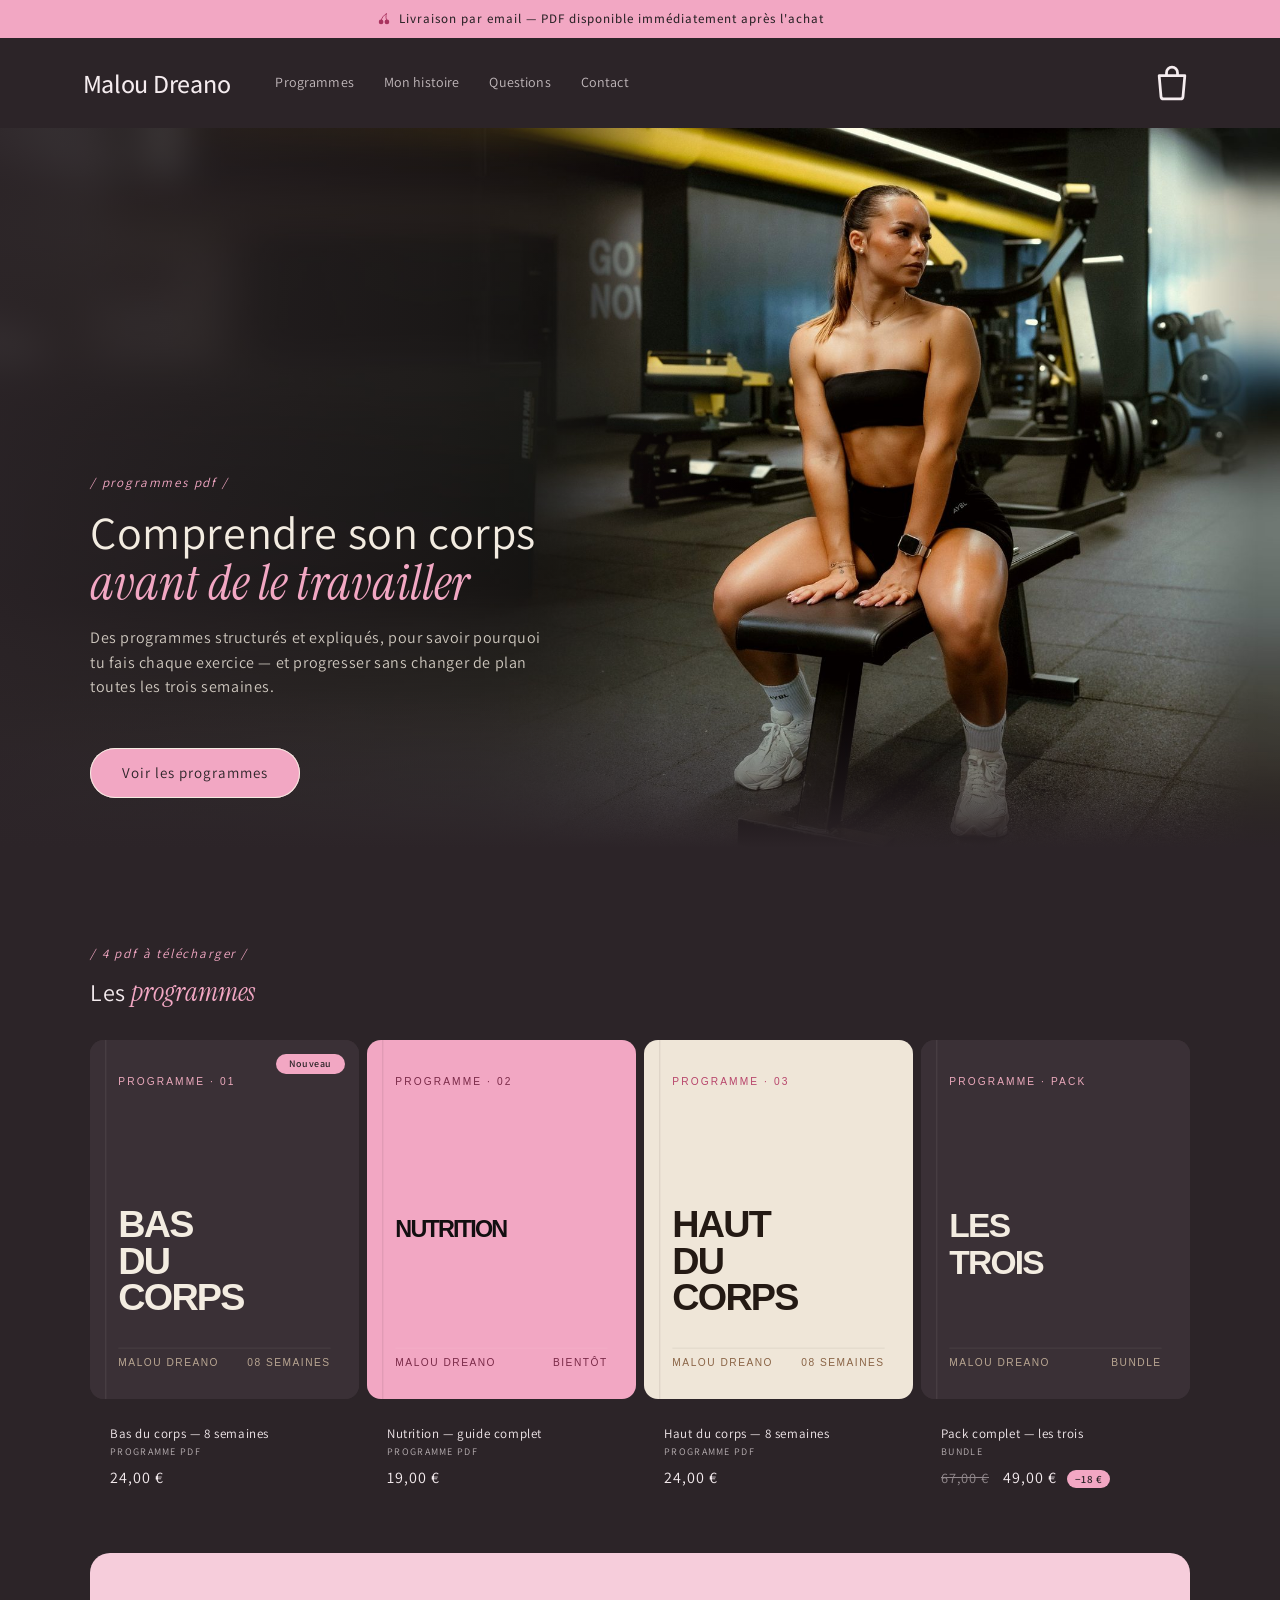
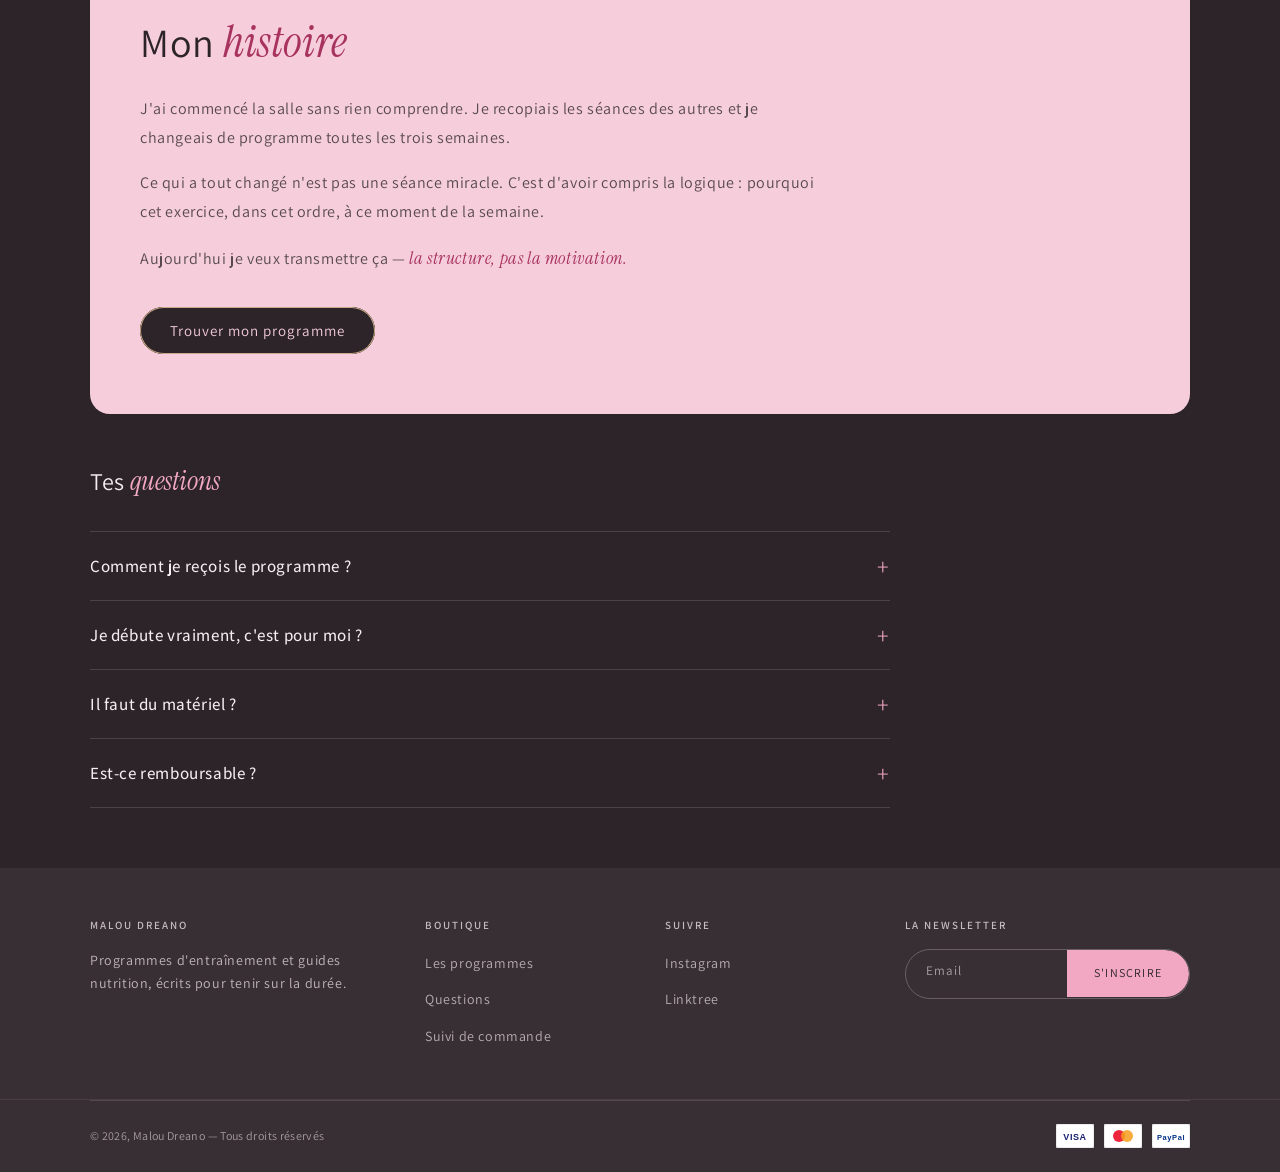
==== commit 45e85ba3: "landing: direction sombre + girly, hero corps entier, FAQ accordéon - fond prune sombre, accents ros" ====
--- a/dawn/index.html
+++ b/dawn/index.html
@@ -1,56 +1,63 @@
 <!doctype html>
-<html class="no-js" lang="fr">
+<html class="no-js" lang="fr" style="background:#2C2428">
 <head>
   <meta charset="utf-8">
   <meta name="viewport" content="width=device-width,initial-scale=1">
-  <title>Malou Dreano — Programmes</title>
+  <title>Malou Dreano — Programmes de musculation et nutrition en PDF</title>
+  <meta name="description" content="Programmes d'entraînement et guide nutrition de Malou Dreano : comprendre la logique de chaque séance pour progresser durablement. PDF livré par email immédiatement.">
+  <meta name="theme-color" content="#2C2428">
+  <meta property="og:type" content="website">
+  <meta property="og:title" content="Malou Dreano — Programmes">
+  <meta property="og:description" content="Comprendre son corps avant de le travailler. Programmes PDF bas du corps, haut du corps et nutrition.">
+  <meta property="og:image" content="assets/banner-desktop.jpg">
+  <meta name="twitter:card" content="summary_large_image">
   <link rel="preconnect" href="https://fonts.googleapis.com">
   <link rel="preconnect" href="https://fonts.gstatic.com" crossorigin>
-  <link href="https://fonts.googleapis.com/css2?family=Assistant:wght@300;400;500;600;700&display=swap" rel="stylesheet">
+  <link href="https://fonts.googleapis.com/css2?family=Assistant:wght@300;400;500;600;700&family=Instrument+Serif:ital@0;1&display=swap" rel="stylesheet">
   <link rel="stylesheet" href="assets/base.css"><link rel="stylesheet" href="assets/section-image-banner.css"><link rel="stylesheet" href="assets/component-card.css"><link rel="stylesheet" href="assets/component-price.css"><link rel="stylesheet" href="assets/component-slider.css"><link rel="stylesheet" href="assets/section-footer.css"><link rel="stylesheet" href="assets/component-newsletter.css"><link rel="stylesheet" href="assets/component-list-payment.css"><link rel="stylesheet" href="assets/component-list-social.css"><link rel="stylesheet" href="assets/component-menu-drawer.css"><link rel="stylesheet" href="assets/component-list-menu.css"><link rel="stylesheet" href="assets/component-search.css"><link rel="stylesheet" href="assets/component-modal-video.css"><link rel="stylesheet" href="assets/component-deferred-media.css"><link rel="stylesheet" href="assets/section-rich-text.css">
   <link rel="stylesheet" href="assets/compat.css">
   <style>
     .color-scheme-1 {
-      --color-background: 251,247,241;
-      --gradient-background: rgb(251,247,241);
-      --color-foreground: 36,26,20;
-      --color-background-contrast: 251,247,241;
-      --color-shadow: 36,26,20;
-      --color-button: 36,26,20;
-      --color-button-text: 251,247,241;
-      --color-secondary-button: 251,247,241;
-      --color-secondary-button-text: 36,26,20;
-      --color-link: 36,26,20;
-      --color-badge-foreground: 36,26,20;
-      --color-badge-background: 251,247,241;
-      --color-badge-border: 36,26,20;
-      --payment-terms-background-color: rgb(251,247,241);
-      color: rgba(36,26,20, 0.75);
-      background-color: rgb(251,247,241);
+      --color-background: 44,36,40;
+      --gradient-background: rgb(44,36,40);
+      --color-foreground: 245,236,239;
+      --color-background-contrast: 44,36,40;
+      --color-shadow: 0,0,0;
+      --color-button: 242,167,195;
+      --color-button-text: 44,36,40;
+      --color-secondary-button: 44,36,40;
+      --color-secondary-button-text: 242,167,195;
+      --color-link: 245,236,239;
+      --color-badge-foreground: 44,36,40;
+      --color-badge-background: 242,167,195;
+      --color-badge-border: 242,167,195;
+      --payment-terms-background-color: rgb(44,36,40);
+      color: rgba(245,236,239, 0.72);
+      background-color: rgb(44,36,40);
     }
     .color-scheme-1 .h0, .color-scheme-1 .h1, .color-scheme-1 .h2, .color-scheme-1 h1,
-    .color-scheme-1 h2, .color-scheme-1 h3 { color: rgb(36,26,20); }
+    .color-scheme-1 h2, .color-scheme-1 h3 { color: rgb(245,236,239); }
 
     .color-scheme-2 {
-      --color-background: 239,230,216;
-      --gradient-background: rgb(239,230,216);
-      --color-foreground: 36,26,20;
-      --color-background-contrast: 239,230,216;
+      --color-background: 56,47,52;
+      --gradient-background: rgb(56,47,52);
+      --color-foreground: 245,236,239;
+      --color-background-contrast: 56,47,52;
       --color-shadow: 36,26,20;
-      --color-button: 36,26,20;
-      --color-button-text: 239,230,216;
-      --color-secondary-button: 239,230,216;
+      --color-button: 242,167,195;
+      --color-button-text: 44,36,40;
+      --color-secondary-button: 56,47,52;
       --color-secondary-button-text: 36,26,20;
       --color-link: 36,26,20;
       --color-badge-foreground: 36,26,20;
       --color-badge-background: 239,230,216;
       --color-badge-border: 36,26,20;
-      --payment-terms-background-color: rgb(239,230,216);
-      color: rgba(36,26,20, 0.75);
-      background-color: rgb(239,230,216);
+      --payment-terms-background-color: rgb(56,47,52);
+      color: rgba(245,236,239, 0.72);
+      background-color: rgb(56,47,52);
     }
     .color-scheme-2 .h0, .color-scheme-2 .h1, .color-scheme-2 .h2, .color-scheme-2 h1,
-    .color-scheme-2 h2, .color-scheme-2 h3 { color: rgb(36,26,20); }
+    .color-scheme-2 h2, .color-scheme-2 h3 { color: rgb(245,236,239); }
 
     .color-scheme-3 {
       --color-background: 36,26,20;
@@ -194,8 +201,8 @@
       --text-boxes-shadow-horizontal-offset: 0px;
       --text-boxes-shadow-vertical-offset: 0px;
       --text-boxes-shadow-blur-radius: 0px;
-      --buttons-radius: 0px;
-      --buttons-radius-outset: 0px;
+      --buttons-radius: 40px;
+      --buttons-radius-outset: 41px;
       --buttons-border-width: 1px;
       --buttons-border-opacity: 1;
       --buttons-shadow-opacity: 0;
@@ -225,17 +232,17 @@
 
   <div class="section-header">
     <div class="announcement-bar color-scheme-3 gradient" role="region" aria-label="Annonce">
-      <div class="announcement-bar__message h5 page-width">Livraison par email — PDF disponible immédiatement après l'achat</div>
+      <div class="announcement-bar__message h5 page-width"><svg class="cherry" viewBox="0 0 24 24" width="14" height="14" aria-hidden="true"><path d="M7 15c1-5 4-9 9-12M16 3c-1 5-1 8 1 11" fill="none" stroke="currentColor" stroke-width="1.5" stroke-linecap="round"/><circle cx="7" cy="17" r="4" fill="currentColor"/><circle cx="17" cy="17" r="4" fill="currentColor"/></svg> Livraison par email — PDF disponible immédiatement après l'achat</div>
     </div>
     <header class="header page-width header--middle-left">
       <button class="mobile-menu-btn" id="mob-open" aria-label="Ouvrir le menu" aria-expanded="false" aria-controls="mob-drawer">
         <span></span><span></span><span></span>
       </button>
-      <h1 class="header__heading">
+      <div class="header__heading">
         <a href="#" class="header__heading-link">
           <span class="h2">Malou Dreano</span>
         </a>
-      </h1>
+      </div>
       <nav class="header__inline-menu">
         <ul class="list-menu list-menu--inline" role="list">
           <li><a href="#programmes" class="header__menu-item list-menu__item link link--text">Programmes</a></li>
@@ -258,7 +265,7 @@
   </div>
 
   <div class="mob-scrim" id="mob-scrim"></div>
-  <aside class="mob-drawer" id="mob-drawer" aria-hidden="true" aria-label="Menu">
+  <aside class="mob-drawer" id="mob-drawer" aria-hidden="true" aria-label="Menu" inert>
     <div class="mob-head">
       <span>Menu</span>
       <button class="mob-close" id="mob-close" aria-label="Fermer">&times;</button>
@@ -279,15 +286,17 @@
       <div id="Banner-1" class="banner banner--content-align-left banner--content-align-mobile-center banner--large">
         <div class="banner__media media">
           <picture>
-            <source media="(max-width: 749px)" srcset="assets/banner-mobile.jpg?v=10">
-            <img src="assets/banner-desktop.jpg?v=10" alt="Malou Dreano à la salle" width="2400" height="1600" loading="eager">
+            <source media="(max-width: 749px)" srcset="assets/banner-mobile.jpg?v=11">
+            <img src="assets/banner-desktop.jpg?v=12" alt="Malou Dreano à la salle" width="2400" height="1200" loading="eager" fetchpriority="high">
           </picture>
         </div>
         <div class="banner__content banner__content--bottom-left page-width">
           <div class="banner__box content-container content-container--full-width-mobile color-scheme-3 gradient">
-            <h2 class="banner__heading inline-richtext h0">Comprendre son corps<br>avant de le travailler</h2>
+            <p class="kicker kicker--on-dark">/ programmes PDF /</p>
+            <h1 class="banner__heading inline-richtext h0">Comprendre son corps <em class="girly">avant de le travailler</em></h1>
+            <p class="banner__sub">Des programmes structurés et expliqués, pour savoir pourquoi tu fais chaque exercice — et progresser sans changer de plan toutes les trois semaines.</p>
             <div class="banner__buttons">
-              <a href="#programmes" class="button button--secondary">Voir les programmes</a>
+              <a href="#programmes" class="button button--primary hero-cta">Voir les programmes</a>
             </div>
           </div>
         </div>
@@ -297,7 +306,7 @@
     <section id="programmes" class="shopify-section section">
       <div class="page-width section-collection">
         <div class="title-wrapper-with-link title-wrapper--self-padded-mobile">
-          <h2 class="title inline-richtext h2">Les programmes</h2>
+          <div><p class="kicker">/ 4 PDF à télécharger /</p><h2 class="title inline-richtext h2">Les <em class="girly">programmes</em></h2></div>
           <a href="#" class="link underlined-link large-up-hide">Tout voir</a>
         </div>
         <ul class="grid product-grid grid--4-col-desktop grid--2-col-tablet-down" role="list">
@@ -307,7 +316,7 @@
                   <div class="card__inner ratio" style="--ratio-percent:133.333%">
                     <div class="card__media">
                       <div class="media media--transparent">
-                        <img src="assets/couv-01.svg?v=10" alt="Bas du corps — 8 semaines" class="motion-reduce" width="900" height="1200">
+                        <img src="assets/couv-01.svg?v=14" alt="Bas du corps — 8 semaines" class="motion-reduce" width="900" height="1200">
                       </div>
                     </div>
                     <span class="badge badge--bottom-left color-scheme-5">Nouveau</span>
@@ -339,7 +348,7 @@
                   <div class="card__inner ratio" style="--ratio-percent:133.333%">
                     <div class="card__media">
                       <div class="media media--transparent">
-                        <img src="assets/couv-02.svg?v=10" alt="Nutrition — guide complet" class="motion-reduce" width="900" height="1200">
+                        <img src="assets/couv-02.svg?v=13" alt="Nutrition — guide complet" class="motion-reduce" width="900" height="1200">
                       </div>
                     </div>
                     
@@ -371,7 +380,7 @@
                   <div class="card__inner ratio" style="--ratio-percent:133.333%">
                     <div class="card__media">
                       <div class="media media--transparent">
-                        <img src="assets/couv-03.svg?v=10" alt="Haut du corps — 8 semaines" class="motion-reduce" width="900" height="1200">
+                        <img src="assets/couv-03.svg?v=12" alt="Haut du corps — 8 semaines" class="motion-reduce" width="900" height="1200">
                       </div>
                     </div>
                     
@@ -403,7 +412,7 @@
                   <div class="card__inner ratio" style="--ratio-percent:133.333%">
                     <div class="card__media">
                       <div class="media media--transparent">
-                        <img src="assets/couv-04.svg?v=10" alt="Pack complet — les trois" class="motion-reduce" width="900" height="1200">
+                        <img src="assets/couv-04.svg?v=14" alt="Pack complet — les trois" class="motion-reduce" width="900" height="1200">
                       </div>
                     </div>
                     
@@ -418,8 +427,11 @@
                         <div class="price">
                           <div class="price__container">
                             <div class="price__regular">
-                              <span class="visually-hidden">Prix régulier</span>
+                              <span class="visually-hidden">Prix normal</span>
+                              <s class="price-item price-item--compare">67,00 €</s>
+                              <span class="visually-hidden">Prix du pack</span>
                               <span class="price-item price-item--regular">49,00 €</span>
+                              <span class="price-save">−18 €</span>
                             </div>
                           </div>
                         </div>
@@ -436,28 +448,37 @@
     <section id="histoire" class="shopify-section section">
       <div class="page-width">
         <div class="color-scheme-3 gradient" style="padding:6rem 5rem;">
-          <h2 class="h1" style="margin:0 0 2.4rem;color:rgb(var(--color-foreground));">Mon histoire</h2>
+          <h2 class="h1" style="margin:0 0 2.4rem;">Mon <em class="girly">histoire</em></h2>
           <div class="rte" style="max-width:68rem;">
             <p>J'ai commencé la salle sans rien comprendre. Je recopiais les séances des autres et je changeais de programme toutes les trois semaines.</p>
             <p>Ce qui a tout changé n'est pas une séance miracle. C'est d'avoir compris la logique : pourquoi cet exercice, dans cet ordre, à ce moment de la semaine.</p>
-            <p style="margin-bottom:0">Aujourd'hui je veux transmettre ça — la structure, pas la motivation.</p>
+            <p style="margin-bottom:0">Aujourd'hui je veux transmettre ça — <em class="rose">la structure, pas la motivation.</em></p>
           </div>
+          <a href="#programmes" class="button button--secondary story-cta">Trouver mon programme</a>
         </div>
       </div>
     </section>
 
     <section id="faq" class="shopify-section section section-title-faq">
       <div class="page-width">
-        <h2 class="title inline-richtext h2" style="margin:0 0 3.2rem">Questions</h2>
-        <div class="grid grid--2-col-desktop">
-          <div class="grid__item"><h3 class="h5">Comment je reçois le programme ?</h3>
-            <p>Par email, juste après le paiement. Tu télécharges le PDF autant de fois que tu veux, sans limite de temps.</p></div>
-          <div class="grid__item"><h3 class="h5">Je débute vraiment, c'est pour moi ?</h3>
-            <p>Oui. Chaque exercice est expliqué et accompagné d'une variante plus simple, pour démarrer sans expérience.</p></div>
-          <div class="grid__item"><h3 class="h5">Il faut du matériel ?</h3>
-            <p>Une salle classique suffit. Une version entièrement aux haltères est incluse si tu t'entraînes chez toi.</p></div>
-          <div class="grid__item"><h3 class="h5">Est-ce remboursable ?</h3>
-            <p>Pas une fois le fichier téléchargé, conformément à la réglementation sur les contenus numériques.</p></div>
+        <h2 class="title inline-richtext h2" style="margin:0 0 3.2rem">Tes <em class="girly">questions</em></h2>
+        <div class="faq-list">
+          <details class="faq-item">
+            <summary><h3 class="h5">Comment je reçois le programme ?</h3></summary>
+            <p>Par email, juste après le paiement. Tu télécharges le PDF autant de fois que tu veux, sans limite de temps.</p>
+          </details>
+          <details class="faq-item">
+            <summary><h3 class="h5">Je débute vraiment, c'est pour moi ?</h3></summary>
+            <p>Oui. Chaque exercice est expliqué et accompagné d'une variante plus simple, pour démarrer sans expérience.</p>
+          </details>
+          <details class="faq-item">
+            <summary><h3 class="h5">Il faut du matériel ?</h3></summary>
+            <p>Une salle classique suffit. Une version entièrement aux haltères est incluse si tu t'entraînes chez toi.</p>
+          </details>
+          <details class="faq-item">
+            <summary><h3 class="h5">Est-ce remboursable ?</h3></summary>
+            <p>Pas une fois le fichier téléchargé, conformément à la réglementation sur les contenus numériques.</p>
+          </details>
         </div>
       </div>
     </section>
@@ -517,6 +538,7 @@
         drawer.classList.toggle('on', on);
         scrim.classList.toggle('on', on);
         drawer.setAttribute('aria-hidden', String(!on));
+        if (on) drawer.removeAttribute('inert'); else drawer.setAttribute('inert', '');
         open.setAttribute('aria-expanded', String(on));
         document.body.style.overflow = on ? 'hidden' : '';
       }
--- a/dawn/assets/compat.css
+++ b/dawn/assets/compat.css
@@ -200,3 +200,197 @@
 .mob-foot { border-top: .1rem solid rgba(var(--color-foreground), .12); padding-top: 1.6rem; font-size: 1.3rem; }
 .mob-foot a { color: inherit; }
 .announcement-bar__message { text-align: center; padding: 1rem 0; margin: 0; }
+
+/* ===== Améliorations ===== */
+html { scroll-behavior: smooth; }
+@media (prefers-reduced-motion: reduce) { html { scroll-behavior: auto; } }
+
+/* Hero : titre équilibré, sous-titre, bouton plein */
+.banner__box { max-width: 58rem; }
+.banner__heading { text-wrap: balance; margin: 0 0 1.6rem; }
+.banner__sub { color: rgba(243,236,225,.82); font-size: 1.6rem; line-height: 1.55; margin: 0 0 2.8rem; max-width: 46rem; }
+.banner__buttons .hero-cta { background: #F3ECE1; color: #241A14; box-shadow: none; padding: 0 3.2rem; min-height: 5rem; }
+.banner__buttons .hero-cta:hover { background: #fff; }
+@media screen and (max-width: 749px) {
+  .banner__sub { font-size: 1.4rem; margin-bottom: 2rem; }
+  .banner__buttons .hero-cta { width: 100%; }
+}
+
+/* Cartes : toute la carte cliquable + léger zoom au survol */
+.card--product { position: relative; }
+.card--product .full-unstyled-link::after { content: ""; position: absolute; inset: 0; z-index: 3; }
+.card__media img { transition: transform .5s cubic-bezier(.2,.6,.2,1); }
+.card-wrapper:hover .card__media img { transform: scale(1.035); }
+.card__heading { margin-bottom: .2rem; }
+.price-item--compare { opacity: .5; margin-right: .6rem; font-size: .9em; }
+.price-save { display: inline-block; margin-left: .6rem; padding: .1rem .8rem; border-radius: 4rem;
+  font-size: 1.1rem; letter-spacing: .04em; background: rgb(158,59,31); color: #FBF7F1; vertical-align: middle; }
+
+/* Mon histoire : CTA + respiration mobile */
+.story-cta { margin-top: 3.2rem; }
+@media screen and (max-width: 749px) {
+  #histoire .color-scheme-3 { padding: 4rem 2.4rem !important; }
+}
+
+/* FAQ en accordéon (corrige aussi les colonnes écrasées en mobile) */
+.faq-list { max-width: 80rem; border-top: .1rem solid rgba(var(--color-foreground), .15); }
+.faq-item { border-bottom: .1rem solid rgba(var(--color-foreground), .15); }
+.faq-item summary { list-style: none; cursor: pointer; display: flex; justify-content: space-between;
+  align-items: center; gap: 2rem; padding: 2.2rem 0; }
+.faq-item summary::-webkit-details-marker { display: none; }
+.faq-item summary h3 { margin: 0; font-size: 1.7rem; font-weight: 500; }
+.faq-item summary::after { content: "+"; font-size: 2.4rem; line-height: 1; font-weight: 300; transition: transform .25s; flex: 0 0 auto; }
+.faq-item[open] summary::after { transform: rotate(45deg); }
+.faq-item p { margin: 0 0 2.4rem; max-width: 64rem; }
+.section-title-faq { padding-bottom: 6rem; }
+
+/* Footer : le filet du bas ne déborde plus des marges */
+.foot-bottom { border-top: none !important; position: relative; }
+.foot-bottom::before { content: ""; position: absolute; top: 0; left: 5rem; right: 5rem;
+  border-top: .1rem solid rgba(var(--color-foreground), .14); }
+@media screen and (max-width: 749px) { .foot-bottom::before { left: 1.5rem; right: 1.5rem; } }
+
+/* Menu mobile : invisible (et non focusable) quand fermé */
+.mob-drawer { visibility: hidden; transition: transform .35s cubic-bezier(.32,0,.06,1), visibility 0s .35s; }
+.mob-drawer.on { visibility: visible; transition: transform .35s cubic-bezier(.32,0,.06,1); }
+
+/* Focus clavier visible */
+a:focus-visible, button:focus-visible, summary:focus-visible { outline: .2rem solid currentColor; outline-offset: .3rem; }
+/* En mobile, le sous-titre masquerait la photo : on le garde pour le desktop */
+@media screen and (max-width: 749px) { .banner__sub { display: none; } }
+/* Mobile : le bloc texte passe en bas pour laisser le visage visible */
+@media screen and (max-width: 749px) {
+  .banner__content { align-items: flex-end !important; }
+  .banner__box { margin-bottom: 0; }
+}
+/* Desktop : photo élargie, corps entier visible, texte sur la zone sombre à gauche */
+@media screen and (min-width: 750px) { .banner__media img { object-position: 72% 50%; } }
+
+/* ===== Touches de rose (inspirées de son feed : cerises, cœur rose, Hello Kitty, "/ episode /") ===== */
+:root {
+  --rose: 235,169,188;       /* #EBA9BC — sur fonds sombres */
+  --rose-soft: 248,211,222;  /* #F8D3DE — pastilles, fonds clairs */
+  --rose-deep: 184,70,108;   /* #B8466C — texte et boutons sur crème */
+}
+.kicker { margin: 0 0 1rem; font-size: 1.3rem; letter-spacing: .14em; text-transform: lowercase;
+  font-style: italic; color: rgb(var(--rose-deep)); }
+.kicker--on-dark { color: rgb(var(--rose)); margin-bottom: 1.4rem; }
+.title-wrapper-with-link { align-items: flex-end; }
+.title-wrapper-with-link .title { margin: 0; }
+
+/* badge "Nouveau" et économie du pack */
+.badge.color-scheme-5 { background: rgb(var(--rose-soft)); color: rgb(var(--rose-deep));
+  border-color: transparent; font-weight: 600; letter-spacing: .06em; }
+.price-save { background: rgb(var(--rose-soft)); color: rgb(var(--rose-deep)); font-weight: 600; }
+
+/* hero : survol rose */
+.banner__buttons .hero-cta:hover { background: rgb(var(--rose-soft)); color: #241A14; }
+
+/* Mon histoire */
+#histoire em.rose { font-style: normal; color: rgb(var(--rose)); }
+#histoire .story-cta { box-shadow: 0 0 0 .1rem rgb(var(--rose)); color: rgb(var(--rose)); }
+#histoire .story-cta:hover { background: rgb(var(--rose)); color: #241A14; }
+
+/* liens et menus : soulignement rose au survol */
+.header__menu-item:hover { border-color: rgb(var(--rose-deep)); }
+.card__heading a:hover, .underlined-link:hover { text-decoration-color: rgb(var(--rose-deep)); }
+.mob-drawer nav a:hover, .mob-foot a:hover { color: rgb(var(--rose-deep)); }
+
+/* FAQ : le "+" en rose */
+.faq-item summary::after { color: rgb(var(--rose-deep)); }
+
+/* newsletter */
+.newsletter-form__button { background: rgb(var(--rose-deep)) !important; color: #FBF7F1 !important; border: 0 !important; }
+.newsletter-form__button:hover { background: #9E3A5B !important; }
+.newsletter-form__field-wrapper .field__input:focus { border-color: rgb(var(--rose-deep)); outline: none; }
+
+/* ===== Direction "sombre + girly" ===== */
+:root {
+  --ink: 44,36,40;          /* #2C2428 fond principal, noir légèrement rosé */
+  --ink-2: 56,47,52;        /* #382F34 footer, surfaces */
+  --rose: 242,167,195;      /* #F2A7C3 rose bonbon, accent sur fond sombre */
+  --rose-soft: 246,205,219; /* #F6CDDB bloc histoire, pastilles */
+  --rose-deep: 168,51,94;   /* #A8335E texte rose sur fond clair */
+  --font-girly: 'Instrument Serif', 'Times New Roman', serif;
+}
+html, body { background: rgb(var(--ink)); }
+em.girly { font-family: var(--font-girly); font-style: italic; font-weight: 400;
+  color: rgb(var(--rose)); letter-spacing: 0; }
+.banner__heading em.girly { font-size: 1.08em; }
+.title em.girly, #histoire h2 em.girly { font-size: 1.12em; }
+
+/* annonce : bande rose, cerise de sa bio */
+.announcement-bar { background: rgb(var(--rose)) !important; color: rgb(var(--ink)) !important; }
+.announcement-bar__message { display: flex; align-items: center; justify-content: center; gap: .8rem; color: rgb(var(--ink)); font-weight: 500; }
+.cherry { flex: 0 0 auto; color: rgb(var(--rose-deep)); }
+
+/* hero : dégradé fondu dans le fond de page */
+.banner__media::after {
+  background:
+    linear-gradient(to top, rgba(44,36,40,1) 0%, rgba(44,36,40,.7) 22%, rgba(44,36,40,.2) 48%, rgba(44,36,40,0) 70%),
+    linear-gradient(to right, rgba(44,36,40,.85) 0%, rgba(44,36,40,.45) 34%, rgba(44,36,40,0) 62%) !important;
+}
+@media screen and (max-width: 749px) {
+  .banner__media::after { background: linear-gradient(to top, rgba(44,36,40,1) 0%, rgba(44,36,40,.85) 30%, rgba(44,36,40,.2) 62%, rgba(44,36,40,0) 85%) !important; }
+  .banner__box { background: none !important; backdrop-filter: none; padding: 0 0 .8rem !important; }
+}
+.banner__buttons .hero-cta { background: rgb(var(--rose)); color: rgb(var(--ink)); border-radius: 4rem; }
+.banner__buttons .hero-cta:hover { background: rgb(var(--rose-soft)); color: rgb(var(--ink)); }
+.kicker, .kicker--on-dark { color: rgb(var(--rose)); }
+
+/* boutons et pastilles arrondis */
+.button { border-radius: 4rem; }
+.button::before, .button::after { border-radius: 4rem; }
+
+/* cartes : coins doux */
+.card__inner { border-radius: 1.4rem; }
+.badge.color-scheme-5 { background: rgb(var(--rose)); color: rgb(var(--ink)); }
+.price-save { background: rgb(var(--rose)); color: rgb(var(--ink)); }
+.price-item--regular { color: rgb(245,236,239); }
+.card__heading a, .card__heading { color: rgb(245,236,239); }
+
+/* Mon histoire : le bloc girly de la page */
+#histoire .color-scheme-3 {
+  background: rgb(var(--rose-soft)) !important; color: rgba(var(--ink), .78) !important;
+  border-radius: 2rem; --color-foreground: 44,36,40;
+}
+#histoire .color-scheme-3 h2 { color: rgb(var(--ink)) !important; }
+#histoire h2 em.girly { color: rgb(var(--rose-deep)); }
+#histoire em.rose { color: rgb(var(--rose-deep)); font-family: var(--font-girly); font-style: italic; font-size: 1.15em; }
+#histoire .story-cta { background: rgb(var(--ink)); color: rgb(var(--rose-soft)); box-shadow: none; }
+#histoire .story-cta:hover { background: rgb(var(--rose-deep)); color: #fff; }
+
+/* FAQ */
+.faq-item summary::after { color: rgb(var(--rose)); }
+.faq-item summary h3 { color: rgb(245,236,239); }
+
+/* liens */
+.header__menu-item:hover { border-color: rgb(var(--rose)); }
+.mob-drawer nav a:hover, .mob-foot a:hover { color: rgb(var(--rose)); }
+.footer-block__details-content .list-menu__item--link:hover { color: rgb(var(--rose)); text-decoration: none; }
+
+/* newsletter : un seul bloc arrondi */
+.newsletter-form__field-wrapper { border-radius: 4rem; overflow: hidden; border: .1rem solid rgba(245,236,239,.25); }
+.newsletter-form__field-wrapper .field__input { background: transparent; border: 0; color: rgb(245,236,239); padding-left: 2rem; }
+.newsletter-form__field-wrapper .field__input:focus { border: 0; }
+.newsletter-form__field-wrapper .field::before, .newsletter-form__field-wrapper .field::after { display: none; }
+.newsletter-form__field-wrapper .field__label { color: rgba(245,236,239,.6); left: 2rem; }
+.newsletter-form__button { background: rgb(var(--rose)) !important; color: rgb(var(--ink)) !important; border-radius: 0 4rem 4rem 0 !important; }
+.newsletter-form__button:hover { background: rgb(var(--rose-soft)) !important; }
+.newsletter-form__button::before, .newsletter-form__button::after { display: none; }
+.card__inner { box-shadow: inset 0 0 0 .1rem rgba(245,236,239,.08); }
+.card__inner .card__media { border-radius: 1.4rem; overflow: hidden; }
+@media screen and (max-width: 749px) {
+  .kicker--on-dark, .announcement-bar .cherry { display: none; }
+  .banner__media::after { background: linear-gradient(to top, rgba(44,36,40,1) 0%, rgba(44,36,40,.92) 24%, rgba(44,36,40,.55) 42%, rgba(44,36,40,0) 62%) !important; }
+  .badge { top: auto; bottom: 3.6rem; right: 1rem; font-size: .9rem; padding: .3rem 1rem; }
+}
+/* Dawn met l'overlay à opacity:0 par défaut : on l'active pour fondre la photo dans le fond */
+.banner__media::after { opacity: 1 !important; z-index: 1; }
+@media screen and (min-width: 750px) {
+  .banner__media::after {
+    background:
+      linear-gradient(to top, rgba(44,36,40,1) 0%, rgba(44,36,40,.55) 8%, rgba(44,36,40,0) 22%),
+      linear-gradient(to right, rgba(44,36,40,.9) 0%, rgba(44,36,40,.5) 34%, rgba(44,36,40,0) 58%) !important;
+  }
+}
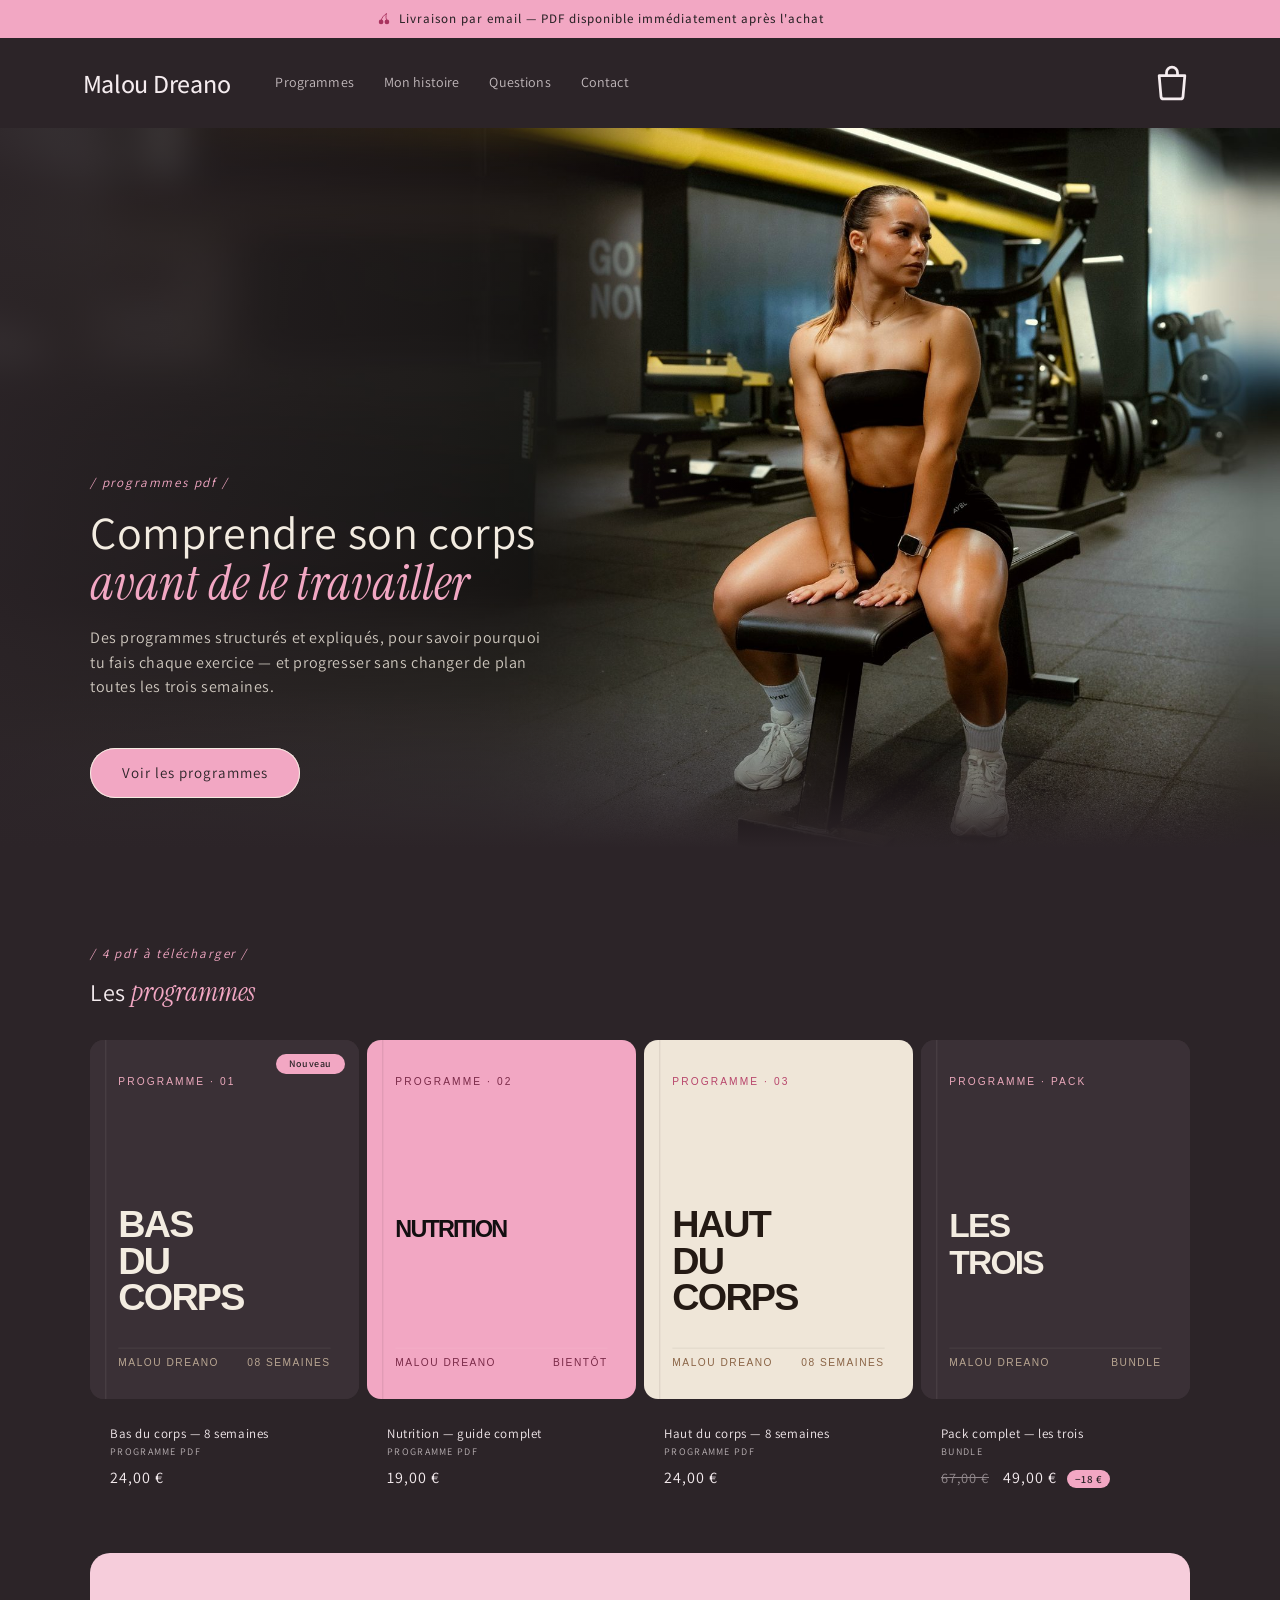
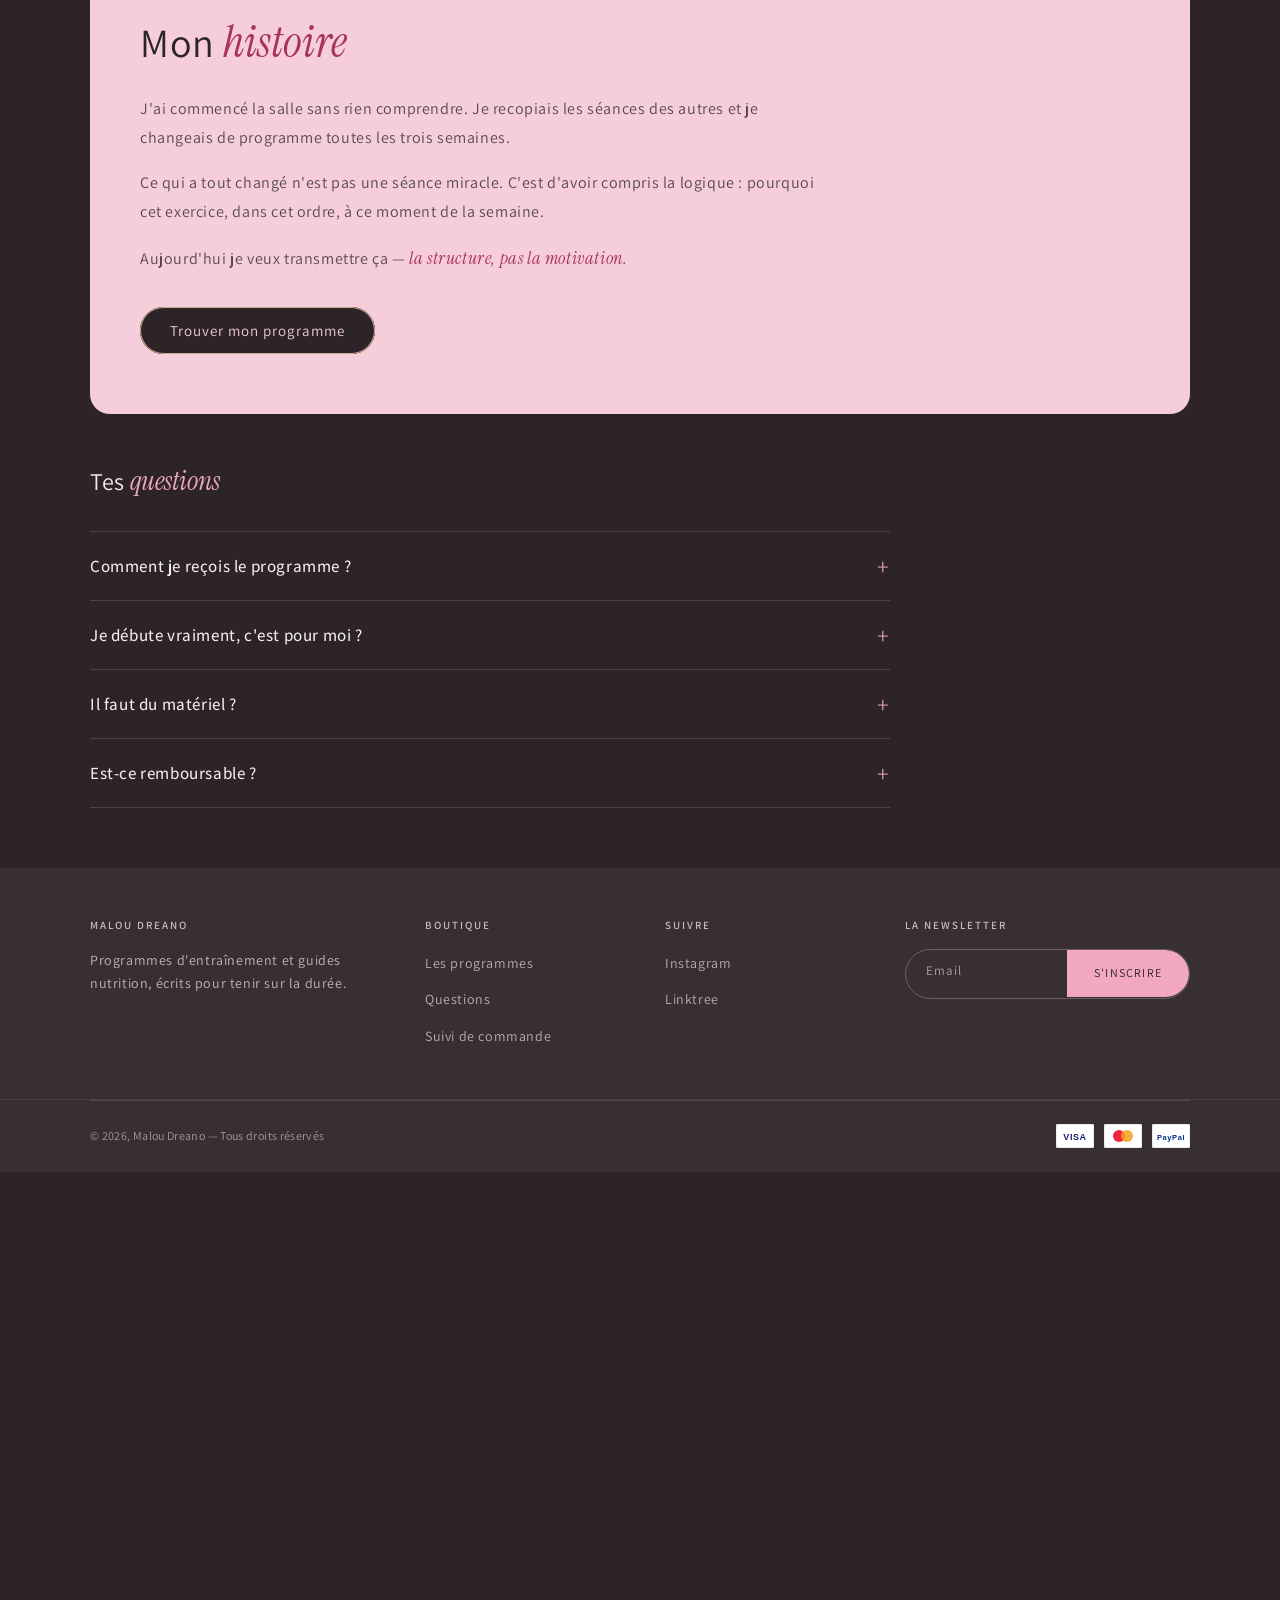
==== commit 22bb1d14: "site: la refonte sombre devient la page d'accueil - dawn/index.html -> index.html, dawn/assets -> as" ====
--- a/dawn/index.html
+++ b/dawn/index.html
@@ -1,555 +1,13 @@
-<!doctype html>
-<html class="no-js" lang="fr" style="background:#2C2428">
+<!DOCTYPE html>
+<html lang="fr">
 <head>
-  <meta charset="utf-8">
-  <meta name="viewport" content="width=device-width,initial-scale=1">
-  <title>Malou Dreano — Programmes de musculation et nutrition en PDF</title>
-  <meta name="description" content="Programmes d'entraînement et guide nutrition de Malou Dreano : comprendre la logique de chaque séance pour progresser durablement. PDF livré par email immédiatement.">
-  <meta name="theme-color" content="#2C2428">
-  <meta property="og:type" content="website">
-  <meta property="og:title" content="Malou Dreano — Programmes">
-  <meta property="og:description" content="Comprendre son corps avant de le travailler. Programmes PDF bas du corps, haut du corps et nutrition.">
-  <meta property="og:image" content="assets/banner-desktop.jpg">
-  <meta name="twitter:card" content="summary_large_image">
-  <link rel="preconnect" href="https://fonts.googleapis.com">
-  <link rel="preconnect" href="https://fonts.gstatic.com" crossorigin>
-  <link href="https://fonts.googleapis.com/css2?family=Assistant:wght@300;400;500;600;700&family=Instrument+Serif:ital@0;1&display=swap" rel="stylesheet">
-  <link rel="stylesheet" href="assets/base.css"><link rel="stylesheet" href="assets/section-image-banner.css"><link rel="stylesheet" href="assets/component-card.css"><link rel="stylesheet" href="assets/component-price.css"><link rel="stylesheet" href="assets/component-slider.css"><link rel="stylesheet" href="assets/section-footer.css"><link rel="stylesheet" href="assets/component-newsletter.css"><link rel="stylesheet" href="assets/component-list-payment.css"><link rel="stylesheet" href="assets/component-list-social.css"><link rel="stylesheet" href="assets/component-menu-drawer.css"><link rel="stylesheet" href="assets/component-list-menu.css"><link rel="stylesheet" href="assets/component-search.css"><link rel="stylesheet" href="assets/component-modal-video.css"><link rel="stylesheet" href="assets/component-deferred-media.css"><link rel="stylesheet" href="assets/section-rich-text.css">
-  <link rel="stylesheet" href="assets/compat.css">
-  <style>
-    .color-scheme-1 {
-      --color-background: 44,36,40;
-      --gradient-background: rgb(44,36,40);
-      --color-foreground: 245,236,239;
-      --color-background-contrast: 44,36,40;
-      --color-shadow: 0,0,0;
-      --color-button: 242,167,195;
-      --color-button-text: 44,36,40;
-      --color-secondary-button: 44,36,40;
-      --color-secondary-button-text: 242,167,195;
-      --color-link: 245,236,239;
-      --color-badge-foreground: 44,36,40;
-      --color-badge-background: 242,167,195;
-      --color-badge-border: 242,167,195;
-      --payment-terms-background-color: rgb(44,36,40);
-      color: rgba(245,236,239, 0.72);
-      background-color: rgb(44,36,40);
-    }
-    .color-scheme-1 .h0, .color-scheme-1 .h1, .color-scheme-1 .h2, .color-scheme-1 h1,
-    .color-scheme-1 h2, .color-scheme-1 h3 { color: rgb(245,236,239); }
-
-    .color-scheme-2 {
-      --color-background: 56,47,52;
-      --gradient-background: rgb(56,47,52);
-      --color-foreground: 245,236,239;
-      --color-background-contrast: 56,47,52;
-      --color-shadow: 36,26,20;
-      --color-button: 242,167,195;
-      --color-button-text: 44,36,40;
-      --color-secondary-button: 56,47,52;
-      --color-secondary-button-text: 36,26,20;
-      --color-link: 36,26,20;
-      --color-badge-foreground: 36,26,20;
-      --color-badge-background: 239,230,216;
-      --color-badge-border: 36,26,20;
-      --payment-terms-background-color: rgb(56,47,52);
-      color: rgba(245,236,239, 0.72);
-      background-color: rgb(56,47,52);
-    }
-    .color-scheme-2 .h0, .color-scheme-2 .h1, .color-scheme-2 .h2, .color-scheme-2 h1,
-    .color-scheme-2 h2, .color-scheme-2 h3 { color: rgb(245,236,239); }
-
-    .color-scheme-3 {
-      --color-background: 36,26,20;
-      --gradient-background: rgb(36,26,20);
-      --color-foreground: 243,236,225;
-      --color-background-contrast: 36,26,20;
-      --color-shadow: 0,0,0;
-      --color-button: 243,236,225;
-      --color-button-text: 36,26,20;
-      --color-secondary-button: 36,26,20;
-      --color-secondary-button-text: 201,169,139;
-      --color-link: 201,169,139;
-      --color-badge-foreground: 243,236,225;
-      --color-badge-background: 36,26,20;
-      --color-badge-border: 243,236,225;
-      --payment-terms-background-color: rgb(36,26,20);
-      color: rgba(243,236,225, 0.75);
-      background-color: rgb(36,26,20);
-    }
-    .color-scheme-3 .h0, .color-scheme-3 .h1, .color-scheme-3 .h2, .color-scheme-3 h1,
-    .color-scheme-3 h2, .color-scheme-3 h3 { color: rgb(243,236,225); }
-
-    .color-scheme-4 {
-      --color-background: 138,100,70;
-      --gradient-background: rgb(138,100,70);
-      --color-foreground: 251,247,241;
-      --color-background-contrast: 138,100,70;
-      --color-shadow: 36,26,20;
-      --color-button: 251,247,241;
-      --color-button-text: 138,100,70;
-      --color-secondary-button: 138,100,70;
-      --color-secondary-button-text: 243,236,225;
-      --color-link: 243,236,225;
-      --color-badge-foreground: 251,247,241;
-      --color-badge-background: 138,100,70;
-      --color-badge-border: 251,247,241;
-      --payment-terms-background-color: rgb(138,100,70);
-      color: rgba(251,247,241, 0.75);
-      background-color: rgb(138,100,70);
-    }
-    .color-scheme-4 .h0, .color-scheme-4 .h1, .color-scheme-4 .h2, .color-scheme-4 h1,
-    .color-scheme-4 h2, .color-scheme-4 h3 { color: rgb(251,247,241); }
-
-    .color-scheme-5 {
-      --color-background: 227,212,191;
-      --gradient-background: rgb(227,212,191);
-      --color-foreground: 36,26,20;
-      --color-background-contrast: 227,212,191;
-      --color-shadow: 36,26,20;
-      --color-button: 158,59,31;
-      --color-button-text: 251,247,241;
-      --color-secondary-button: 227,212,191;
-      --color-secondary-button-text: 36,26,20;
-      --color-link: 36,26,20;
-      --color-badge-foreground: 36,26,20;
-      --color-badge-background: 227,212,191;
-      --color-badge-border: 36,26,20;
-      --payment-terms-background-color: rgb(227,212,191);
-      color: rgba(36,26,20, 0.75);
-      background-color: rgb(227,212,191);
-    }
-    .color-scheme-5 .h0, .color-scheme-5 .h1, .color-scheme-5 .h2, .color-scheme-5 h1,
-    .color-scheme-5 h2, .color-scheme-5 h3 { color: rgb(36,26,20); }
-
-    :root {
-      --font-body-family: 'Assistant', 'Helvetica Neue', Arial, sans-serif;
-      --font-body-style: normal;
-      --font-body-weight: 400;
-      --font-body-weight-bold: 700;
-      --font-heading-family: 'Assistant', 'Helvetica Neue', Arial, sans-serif;
-      --font-heading-style: normal;
-      --font-heading-weight: 400;
-      --font-body-scale: 1.0;
-      --font-heading-scale: 1.0;
-      --media-padding: 0px;
-      --media-border-opacity: 0.05;
-      --media-border-width: 1px;
-      --media-radius: 0px;
-      --media-shadow-opacity: 0;
-      --media-shadow-horizontal-offset: 0px;
-      --media-shadow-vertical-offset: 0px;
-      --media-shadow-blur-radius: 0px;
-      --media-shadow-visible: 0;
-      --page-width: 120rem;
-      --page-width-margin: 0rem;
-      --product-card-image-padding: 0rem;
-      --product-card-corner-radius: 0rem;
-      --product-card-text-alignment: left;
-      --product-card-border-width: 0rem;
-      --product-card-border-opacity: 0.1;
-      --product-card-shadow-opacity: 0;
-      --product-card-shadow-visible: 0;
-      --product-card-shadow-horizontal-offset: 0rem;
-      --product-card-shadow-vertical-offset: 0rem;
-      --product-card-shadow-blur-radius: 0rem;
-      --collection-card-image-padding: 0rem;
-      --collection-card-corner-radius: 0rem;
-      --collection-card-text-alignment: left;
-      --collection-card-border-width: 0rem;
-      --collection-card-border-opacity: 0.1;
-      --collection-card-shadow-opacity: 0;
-      --collection-card-shadow-visible: 0;
-      --collection-card-shadow-horizontal-offset: 0rem;
-      --collection-card-shadow-vertical-offset: 0rem;
-      --collection-card-shadow-blur-radius: 0rem;
-      --blog-card-image-padding: 0rem;
-      --blog-card-corner-radius: 0rem;
-      --blog-card-text-alignment: left;
-      --blog-card-border-width: 0rem;
-      --blog-card-border-opacity: 0.1;
-      --blog-card-shadow-opacity: 0;
-      --blog-card-shadow-visible: 0;
-      --blog-card-shadow-horizontal-offset: 0rem;
-      --blog-card-shadow-vertical-offset: 0rem;
-      --blog-card-shadow-blur-radius: 0rem;
-      --badge-corner-radius: 4rem;
-      --popup-border-width: 1px;
-      --popup-border-opacity: 0.1;
-      --popup-corner-radius: 0px;
-      --popup-shadow-opacity: 0.05;
-      --popup-shadow-horizontal-offset: 0px;
-      --popup-shadow-vertical-offset: 4px;
-      --popup-shadow-blur-radius: 5px;
-      --drawer-border-width: 1px;
-      --drawer-border-opacity: 0.1;
-      --drawer-shadow-opacity: 0;
-      --drawer-shadow-horizontal-offset: 0px;
-      --drawer-shadow-vertical-offset: 4px;
-      --drawer-shadow-blur-radius: 5px;
-      --spacing-sections-desktop: 0px;
-      --spacing-sections-mobile: 0px;
-      --grid-desktop-vertical-spacing: 8px;
-      --grid-desktop-horizontal-spacing: 8px;
-      --grid-mobile-vertical-spacing: 4px;
-      --grid-mobile-horizontal-spacing: 4px;
-      --text-boxes-border-opacity: 0.1;
-      --text-boxes-border-width: 0px;
-      --text-boxes-radius: 0px;
-      --text-boxes-shadow-opacity: 0;
-      --text-boxes-shadow-visible: 0;
-      --text-boxes-shadow-horizontal-offset: 0px;
-      --text-boxes-shadow-vertical-offset: 0px;
-      --text-boxes-shadow-blur-radius: 0px;
-      --buttons-radius: 40px;
-      --buttons-radius-outset: 41px;
-      --buttons-border-width: 1px;
-      --buttons-border-opacity: 1;
-      --buttons-shadow-opacity: 0;
-      --buttons-shadow-visible: 0;
-      --buttons-shadow-horizontal-offset: 0px;
-      --buttons-shadow-vertical-offset: 0px;
-      --buttons-shadow-blur-radius: 0px;
-      --buttons-border-offset: 0px;
-      --inputs-radius: 0px;
-      --inputs-border-width: 1px;
-      --inputs-border-opacity: 0.55;
-      --inputs-shadow-opacity: 0;
-      --inputs-shadow-horizontal-offset: 0px;
-      --inputs-shadow-vertical-offset: 0px;
-      --inputs-shadow-blur-radius: 0px;
-      --inputs-radius-outset: 0px;
-      --variant-pills-radius: 40px;
-      --variant-pills-border-width: 1px;
-      --variant-pills-border-opacity: 0.55;
-      --variant-pills-shadow-opacity: 0;
-      --variant-pills-shadow-horizontal-offset: 0px;
-      --variant-pills-shadow-vertical-offset: 0px;
-      --variant-pills-shadow-blur-radius: 0px;
-    }</style>
+<meta charset="utf-8">
+<meta name="viewport" content="width=device-width, initial-scale=1">
+<title>Malou Dreano — Programmes</title>
+<link rel="canonical" href="../">
+<meta http-equiv="refresh" content="0; url=../">
 </head>
-<body class="gradient color-scheme-1">
-
-  <div class="section-header">
-    <div class="announcement-bar color-scheme-3 gradient" role="region" aria-label="Annonce">
-      <div class="announcement-bar__message h5 page-width"><svg class="cherry" viewBox="0 0 24 24" width="14" height="14" aria-hidden="true"><path d="M7 15c1-5 4-9 9-12M16 3c-1 5-1 8 1 11" fill="none" stroke="currentColor" stroke-width="1.5" stroke-linecap="round"/><circle cx="7" cy="17" r="4" fill="currentColor"/><circle cx="17" cy="17" r="4" fill="currentColor"/></svg> Livraison par email — PDF disponible immédiatement après l'achat</div>
-    </div>
-    <header class="header page-width header--middle-left">
-      <button class="mobile-menu-btn" id="mob-open" aria-label="Ouvrir le menu" aria-expanded="false" aria-controls="mob-drawer">
-        <span></span><span></span><span></span>
-      </button>
-      <div class="header__heading">
-        <a href="#" class="header__heading-link">
-          <span class="h2">Malou Dreano</span>
-        </a>
-      </div>
-      <nav class="header__inline-menu">
-        <ul class="list-menu list-menu--inline" role="list">
-          <li><a href="#programmes" class="header__menu-item list-menu__item link link--text">Programmes</a></li>
-          <li><a href="#histoire" class="header__menu-item list-menu__item link link--text">Mon histoire</a></li>
-          <li><a href="#faq" class="header__menu-item list-menu__item link link--text">Questions</a></li>
-          <li><a href="#" class="header__menu-item list-menu__item link link--text">Contact</a></li>
-        </ul>
-      </nav>
-      <div class="header__icons">
-        <a href="#" class="header__icon header__icon--cart link focus-inset">
-          <span class="visually-hidden">Panier</span>
-          <svg class="icon icon-cart" viewBox="0 0 24 24" width="22" height="22" fill="none"
-               stroke="currentColor" stroke-width="1.5" stroke-linejoin="round" aria-hidden="true" focusable="false">
-            <path d="M5 8h14l-1 11.4a1.4 1.4 0 0 1-1.4 1.3H7.4A1.4 1.4 0 0 1 6 19.4L5 8Z"/>
-            <path d="M9 8V6.4a3 3 0 0 1 6 0V8"/>
-          </svg>
-        </a>
-      </div>
-    </header>
-  </div>
-
-  <div class="mob-scrim" id="mob-scrim"></div>
-  <aside class="mob-drawer" id="mob-drawer" aria-hidden="true" aria-label="Menu" inert>
-    <div class="mob-head">
-      <span>Menu</span>
-      <button class="mob-close" id="mob-close" aria-label="Fermer">&times;</button>
-    </div>
-    <nav>
-      <a href="#programmes">Programmes</a>
-      <a href="#histoire">Mon histoire</a>
-      <a href="#faq">Questions</a>
-      <a href="#">Contact</a>
-    </nav>
-    <div class="mob-foot">
-      <a href="https://www.instagram.com/mldreano/" target="_blank" rel="noopener">@mldreano</a>
-    </div>
-  </aside>
-
-  <main id="MainContent" class="content-for-layout focus-none" role="main" tabindex="-1">
-    <section class="shopify-section section">
-      <div id="Banner-1" class="banner banner--content-align-left banner--content-align-mobile-center banner--large">
-        <div class="banner__media media">
-          <picture>
-            <source media="(max-width: 749px)" srcset="assets/banner-mobile.jpg?v=11">
-            <img src="assets/banner-desktop.jpg?v=12" alt="Malou Dreano à la salle" width="2400" height="1200" loading="eager" fetchpriority="high">
-          </picture>
-        </div>
-        <div class="banner__content banner__content--bottom-left page-width">
-          <div class="banner__box content-container content-container--full-width-mobile color-scheme-3 gradient">
-            <p class="kicker kicker--on-dark">/ programmes PDF /</p>
-            <h1 class="banner__heading inline-richtext h0">Comprendre son corps <em class="girly">avant de le travailler</em></h1>
-            <p class="banner__sub">Des programmes structurés et expliqués, pour savoir pourquoi tu fais chaque exercice — et progresser sans changer de plan toutes les trois semaines.</p>
-            <div class="banner__buttons">
-              <a href="#programmes" class="button button--primary hero-cta">Voir les programmes</a>
-            </div>
-          </div>
-        </div>
-      </div>
-    </section>
-
-    <section id="programmes" class="shopify-section section">
-      <div class="page-width section-collection">
-        <div class="title-wrapper-with-link title-wrapper--self-padded-mobile">
-          <div><p class="kicker">/ 4 PDF à télécharger /</p><h2 class="title inline-richtext h2">Les <em class="girly">programmes</em></h2></div>
-          <a href="#" class="link underlined-link large-up-hide">Tout voir</a>
-        </div>
-        <ul class="grid product-grid grid--4-col-desktop grid--2-col-tablet-down" role="list">
-            <li class="grid__item">
-              <div class="card-wrapper product-card-wrapper underline-links-hover">
-                <div class="card card--product card--media" tabindex="-1">
-                  <div class="card__inner ratio" style="--ratio-percent:133.333%">
-                    <div class="card__media">
-                      <div class="media media--transparent">
-                        <img src="assets/couv-01.svg?v=14" alt="Bas du corps — 8 semaines" class="motion-reduce" width="900" height="1200">
-                      </div>
-                    </div>
-                    <span class="badge badge--bottom-left color-scheme-5">Nouveau</span>
-                  </div>
-                  <div class="card__content">
-                    <div class="card__information">
-                      <h3 class="card__heading h5">
-                        <a href="#" class="full-unstyled-link">Bas du corps — 8 semaines</a>
-                      </h3>
-                      <div class="card-information">
-                        <div class="caption-with-letter-spacing light">Programme PDF</div>
-                        <div class="price">
-                          <div class="price__container">
-                            <div class="price__regular">
-                              <span class="visually-hidden">Prix régulier</span>
-                              <span class="price-item price-item--regular">24,00 €</span>
-                            </div>
-                          </div>
-                        </div>
-                      </div>
-                    </div>
-                  </div>
-                </div>
-              </div>
-            </li>
-            <li class="grid__item">
-              <div class="card-wrapper product-card-wrapper underline-links-hover">
-                <div class="card card--product card--media" tabindex="-1">
-                  <div class="card__inner ratio" style="--ratio-percent:133.333%">
-                    <div class="card__media">
-                      <div class="media media--transparent">
-                        <img src="assets/couv-02.svg?v=13" alt="Nutrition — guide complet" class="motion-reduce" width="900" height="1200">
-                      </div>
-                    </div>
-                    
-                  </div>
-                  <div class="card__content">
-                    <div class="card__information">
-                      <h3 class="card__heading h5">
-                        <a href="#" class="full-unstyled-link">Nutrition — guide complet</a>
-                      </h3>
-                      <div class="card-information">
-                        <div class="caption-with-letter-spacing light">Programme PDF</div>
-                        <div class="price">
-                          <div class="price__container">
-                            <div class="price__regular">
-                              <span class="visually-hidden">Prix régulier</span>
-                              <span class="price-item price-item--regular">19,00 €</span>
-                            </div>
-                          </div>
-                        </div>
-                      </div>
-                    </div>
-                  </div>
-                </div>
-              </div>
-            </li>
-            <li class="grid__item">
-              <div class="card-wrapper product-card-wrapper underline-links-hover">
-                <div class="card card--product card--media" tabindex="-1">
-                  <div class="card__inner ratio" style="--ratio-percent:133.333%">
-                    <div class="card__media">
-                      <div class="media media--transparent">
-                        <img src="assets/couv-03.svg?v=12" alt="Haut du corps — 8 semaines" class="motion-reduce" width="900" height="1200">
-                      </div>
-                    </div>
-                    
-                  </div>
-                  <div class="card__content">
-                    <div class="card__information">
-                      <h3 class="card__heading h5">
-                        <a href="#" class="full-unstyled-link">Haut du corps — 8 semaines</a>
-                      </h3>
-                      <div class="card-information">
-                        <div class="caption-with-letter-spacing light">Programme PDF</div>
-                        <div class="price">
-                          <div class="price__container">
-                            <div class="price__regular">
-                              <span class="visually-hidden">Prix régulier</span>
-                              <span class="price-item price-item--regular">24,00 €</span>
-                            </div>
-                          </div>
-                        </div>
-                      </div>
-                    </div>
-                  </div>
-                </div>
-              </div>
-            </li>
-            <li class="grid__item">
-              <div class="card-wrapper product-card-wrapper underline-links-hover">
-                <div class="card card--product card--media" tabindex="-1">
-                  <div class="card__inner ratio" style="--ratio-percent:133.333%">
-                    <div class="card__media">
-                      <div class="media media--transparent">
-                        <img src="assets/couv-04.svg?v=14" alt="Pack complet — les trois" class="motion-reduce" width="900" height="1200">
-                      </div>
-                    </div>
-                    
-                  </div>
-                  <div class="card__content">
-                    <div class="card__information">
-                      <h3 class="card__heading h5">
-                        <a href="#" class="full-unstyled-link">Pack complet — les trois</a>
-                      </h3>
-                      <div class="card-information">
-                        <div class="caption-with-letter-spacing light">Bundle</div>
-                        <div class="price">
-                          <div class="price__container">
-                            <div class="price__regular">
-                              <span class="visually-hidden">Prix normal</span>
-                              <s class="price-item price-item--compare">67,00 €</s>
-                              <span class="visually-hidden">Prix du pack</span>
-                              <span class="price-item price-item--regular">49,00 €</span>
-                              <span class="price-save">−18 €</span>
-                            </div>
-                          </div>
-                        </div>
-                      </div>
-                    </div>
-                  </div>
-                </div>
-              </div>
-            </li>
-        </ul>
-      </div>
-    </section>
-
-    <section id="histoire" class="shopify-section section">
-      <div class="page-width">
-        <div class="color-scheme-3 gradient" style="padding:6rem 5rem;">
-          <h2 class="h1" style="margin:0 0 2.4rem;">Mon <em class="girly">histoire</em></h2>
-          <div class="rte" style="max-width:68rem;">
-            <p>J'ai commencé la salle sans rien comprendre. Je recopiais les séances des autres et je changeais de programme toutes les trois semaines.</p>
-            <p>Ce qui a tout changé n'est pas une séance miracle. C'est d'avoir compris la logique : pourquoi cet exercice, dans cet ordre, à ce moment de la semaine.</p>
-            <p style="margin-bottom:0">Aujourd'hui je veux transmettre ça — <em class="rose">la structure, pas la motivation.</em></p>
-          </div>
-          <a href="#programmes" class="button button--secondary story-cta">Trouver mon programme</a>
-        </div>
-      </div>
-    </section>
-
-    <section id="faq" class="shopify-section section section-title-faq">
-      <div class="page-width">
-        <h2 class="title inline-richtext h2" style="margin:0 0 3.2rem">Tes <em class="girly">questions</em></h2>
-        <div class="faq-list">
-          <details class="faq-item">
-            <summary><h3 class="h5">Comment je reçois le programme ?</h3></summary>
-            <p>Par email, juste après le paiement. Tu télécharges le PDF autant de fois que tu veux, sans limite de temps.</p>
-          </details>
-          <details class="faq-item">
-            <summary><h3 class="h5">Je débute vraiment, c'est pour moi ?</h3></summary>
-            <p>Oui. Chaque exercice est expliqué et accompagné d'une variante plus simple, pour démarrer sans expérience.</p>
-          </details>
-          <details class="faq-item">
-            <summary><h3 class="h5">Il faut du matériel ?</h3></summary>
-            <p>Une salle classique suffit. Une version entièrement aux haltères est incluse si tu t'entraînes chez toi.</p>
-          </details>
-          <details class="faq-item">
-            <summary><h3 class="h5">Est-ce remboursable ?</h3></summary>
-            <p>Pas une fois le fichier téléchargé, conformément à la réglementation sur les contenus numériques.</p>
-          </details>
-        </div>
-      </div>
-    </section>
-  </main>
-
-  <footer class="footer color-scheme-2 gradient section-footer-padding">
-    <div class="footer__content-top page-width">
-      <div class="footer__blocks-wrapper">
-        <div class="foot-item"><h2 class="footer-block__heading h4">Malou Dreano</h2>
-          <div class="footer-block__details-content rte"><p>Programmes d'entraînement et guides nutrition, écrits pour tenir sur la durée.</p></div>
-        </div>
-        <div class="foot-item"><h2 class="footer-block__heading h4">Boutique</h2>
-          <ul class="footer-block__details-content list-unstyled">
-            <li><a href="#programmes" class="link link--text list-menu__item list-menu__item--link">Les programmes</a></li>
-            <li><a href="#faq" class="link link--text list-menu__item list-menu__item--link">Questions</a></li>
-            <li><a href="#" class="link link--text list-menu__item list-menu__item--link">Suivi de commande</a></li>
-          </ul>
-        </div>
-        <div class="foot-item"><h2 class="footer-block__heading h4">Suivre</h2>
-          <ul class="footer-block__details-content list-unstyled">
-            <li><a href="https://www.instagram.com/mldreano/" class="link link--text list-menu__item list-menu__item--link">Instagram</a></li>
-            <li><a href="https://linktr.ee/mldreano" class="link link--text list-menu__item list-menu__item--link">Linktree</a></li>
-          </ul>
-        </div>
-        <div class="foot-item">
-          <h2 class="footer-block__heading h4">La newsletter</h2>
-          <form method="post" action="#" class="newsletter-form">
-            <div class="newsletter-form__field-wrapper">
-              <div class="field">
-                <input id="NewsletterForm--footer" type="email" name="contact[email]" class="field__input" value="" aria-required="true" autocorrect="off" autocapitalize="off" autocomplete="email" placeholder="Email" required>
-                <label class="field__label" for="NewsletterForm--footer">Email</label>
-              </div>
-              <button type="submit" class="newsletter-form__button field__button button button--primary" name="commit" aria-label="S'inscrire">S'inscrire</button>
-            </div>
-          </form>
-        </div>
-      </div>
-    </div>
-    <div class="footer__content-bottom">
-      <div class="page-width foot-bottom">
-        <small class="copyright__content">&copy; 2026, Malou Dreano — Tous droits réservés</small>
-        <div class="pay-row" aria-label="Moyens de paiement">
-          <svg viewBox="0 0 38 24" width="38" height="24" aria-label="Visa" role="img"><rect width="38" height="24" rx="2" fill="#fff" stroke="#d9d9d9"/><text x="19" y="16" font-size="9" text-anchor="middle" fill="#1a1f71" font-family="Arial" font-weight="bold">VISA</text></svg>
-          <svg viewBox="0 0 38 24" width="38" height="24" aria-label="Mastercard" role="img"><rect width="38" height="24" rx="2" fill="#fff" stroke="#d9d9d9"/><circle cx="15" cy="12" r="6" fill="#eb001b" opacity=".85"/><circle cx="23" cy="12" r="6" fill="#f79e1b" opacity=".85"/></svg>
-          <svg viewBox="0 0 38 24" width="38" height="24" aria-label="PayPal" role="img"><rect width="38" height="24" rx="2" fill="#fff" stroke="#d9d9d9"/><text x="19" y="16" font-size="7.5" text-anchor="middle" fill="#003087" font-family="Arial" font-weight="bold">PayPal</text></svg>
-        </div>
-      </div>
-    </div>
-  </footer>
-  <script>
-    (function () {
-      var drawer = document.getElementById('mob-drawer');
-      var scrim = document.getElementById('mob-scrim');
-      var open = document.getElementById('mob-open');
-      var close = document.getElementById('mob-close');
-      function set(on) {
-        drawer.classList.toggle('on', on);
-        scrim.classList.toggle('on', on);
-        drawer.setAttribute('aria-hidden', String(!on));
-        if (on) drawer.removeAttribute('inert'); else drawer.setAttribute('inert', '');
-        open.setAttribute('aria-expanded', String(on));
-        document.body.style.overflow = on ? 'hidden' : '';
-      }
-      open.addEventListener('click', function () { set(true); });
-      close.addEventListener('click', function () { set(false); });
-      scrim.addEventListener('click', function () { set(false); });
-      Array.prototype.forEach.call(drawer.querySelectorAll('a'), function (a) {
-        a.addEventListener('click', function () { set(false); });
-      });
-      document.addEventListener('keydown', function (e) { if (e.key === 'Escape') set(false); });
-    })();
-  </script>
+<body style="font-family:system-ui,sans-serif;background:#141010;color:#f3e9e4;margin:0;display:grid;place-items:center;height:100vh">
+<p>Cette page a déménagé. <a href="../" style="color:#f2a3b8">Continuer vers le site</a>.</p>
 </body>
 </html>
